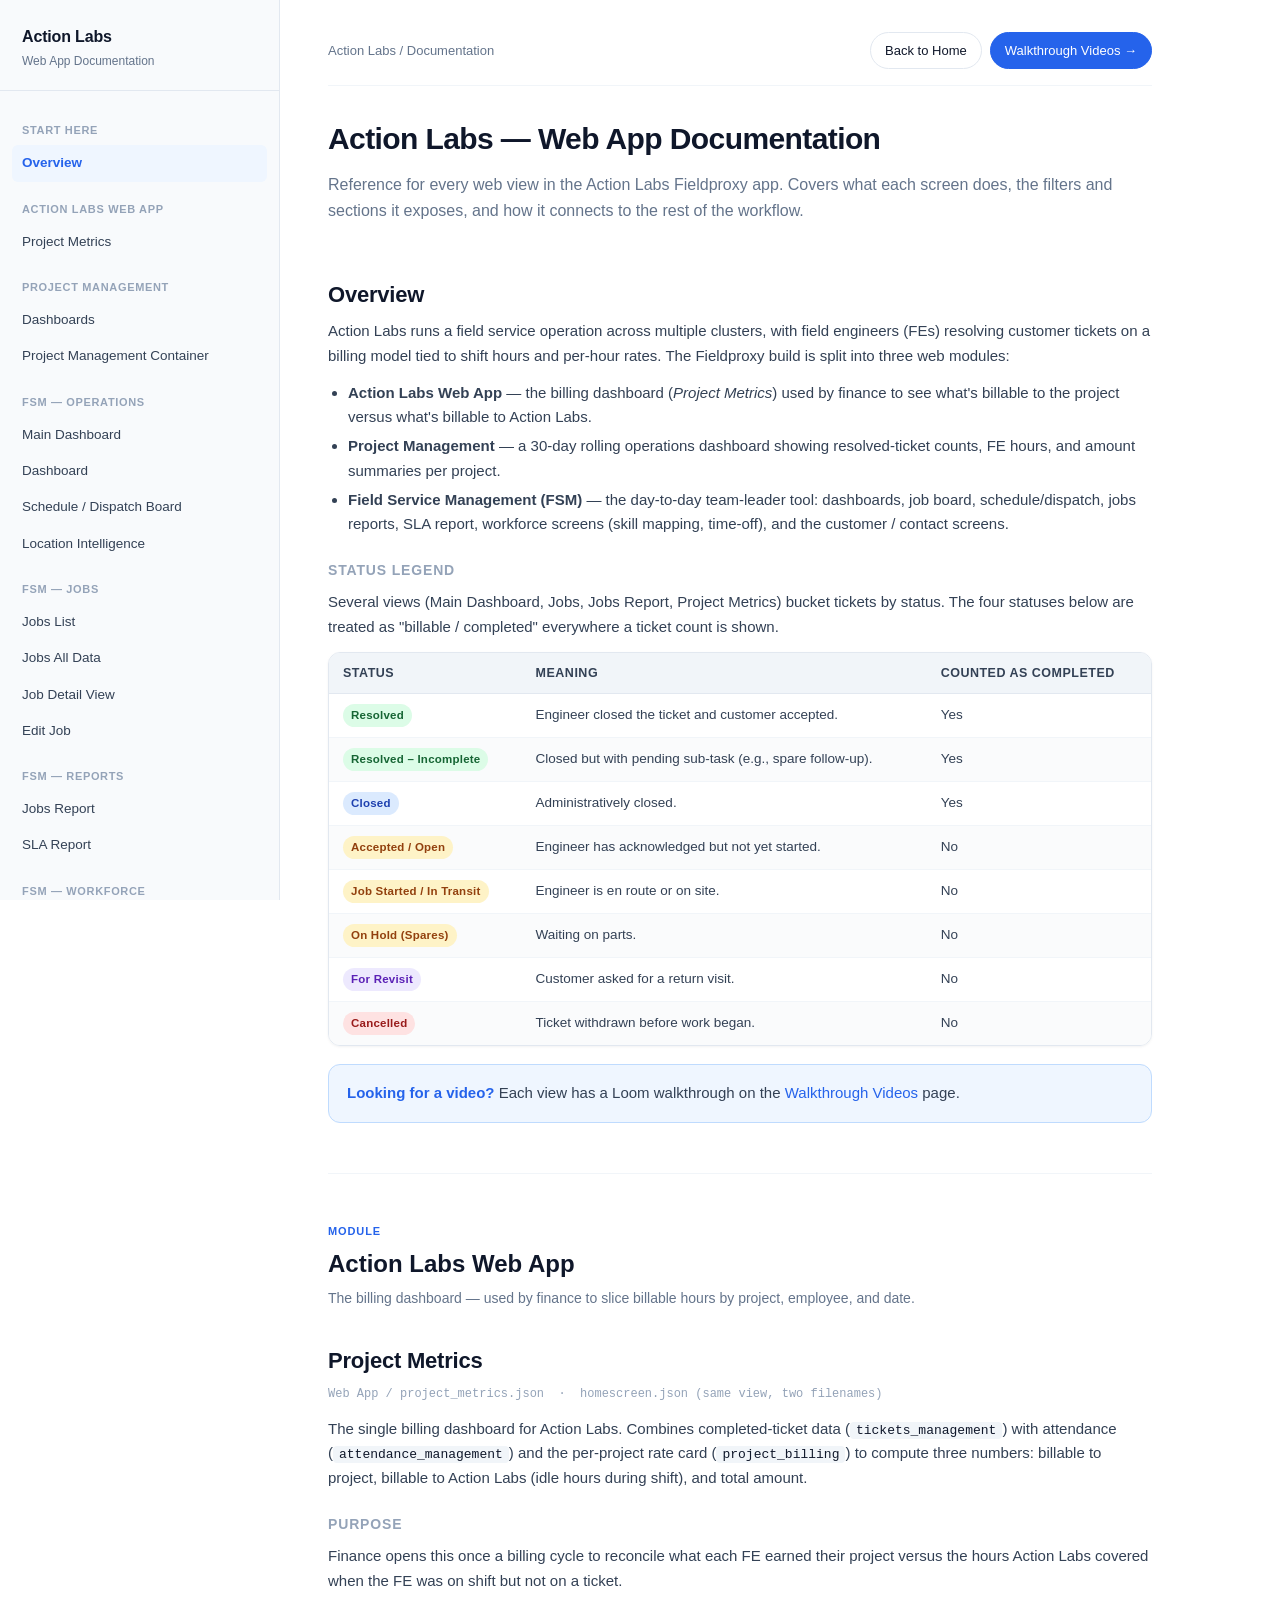
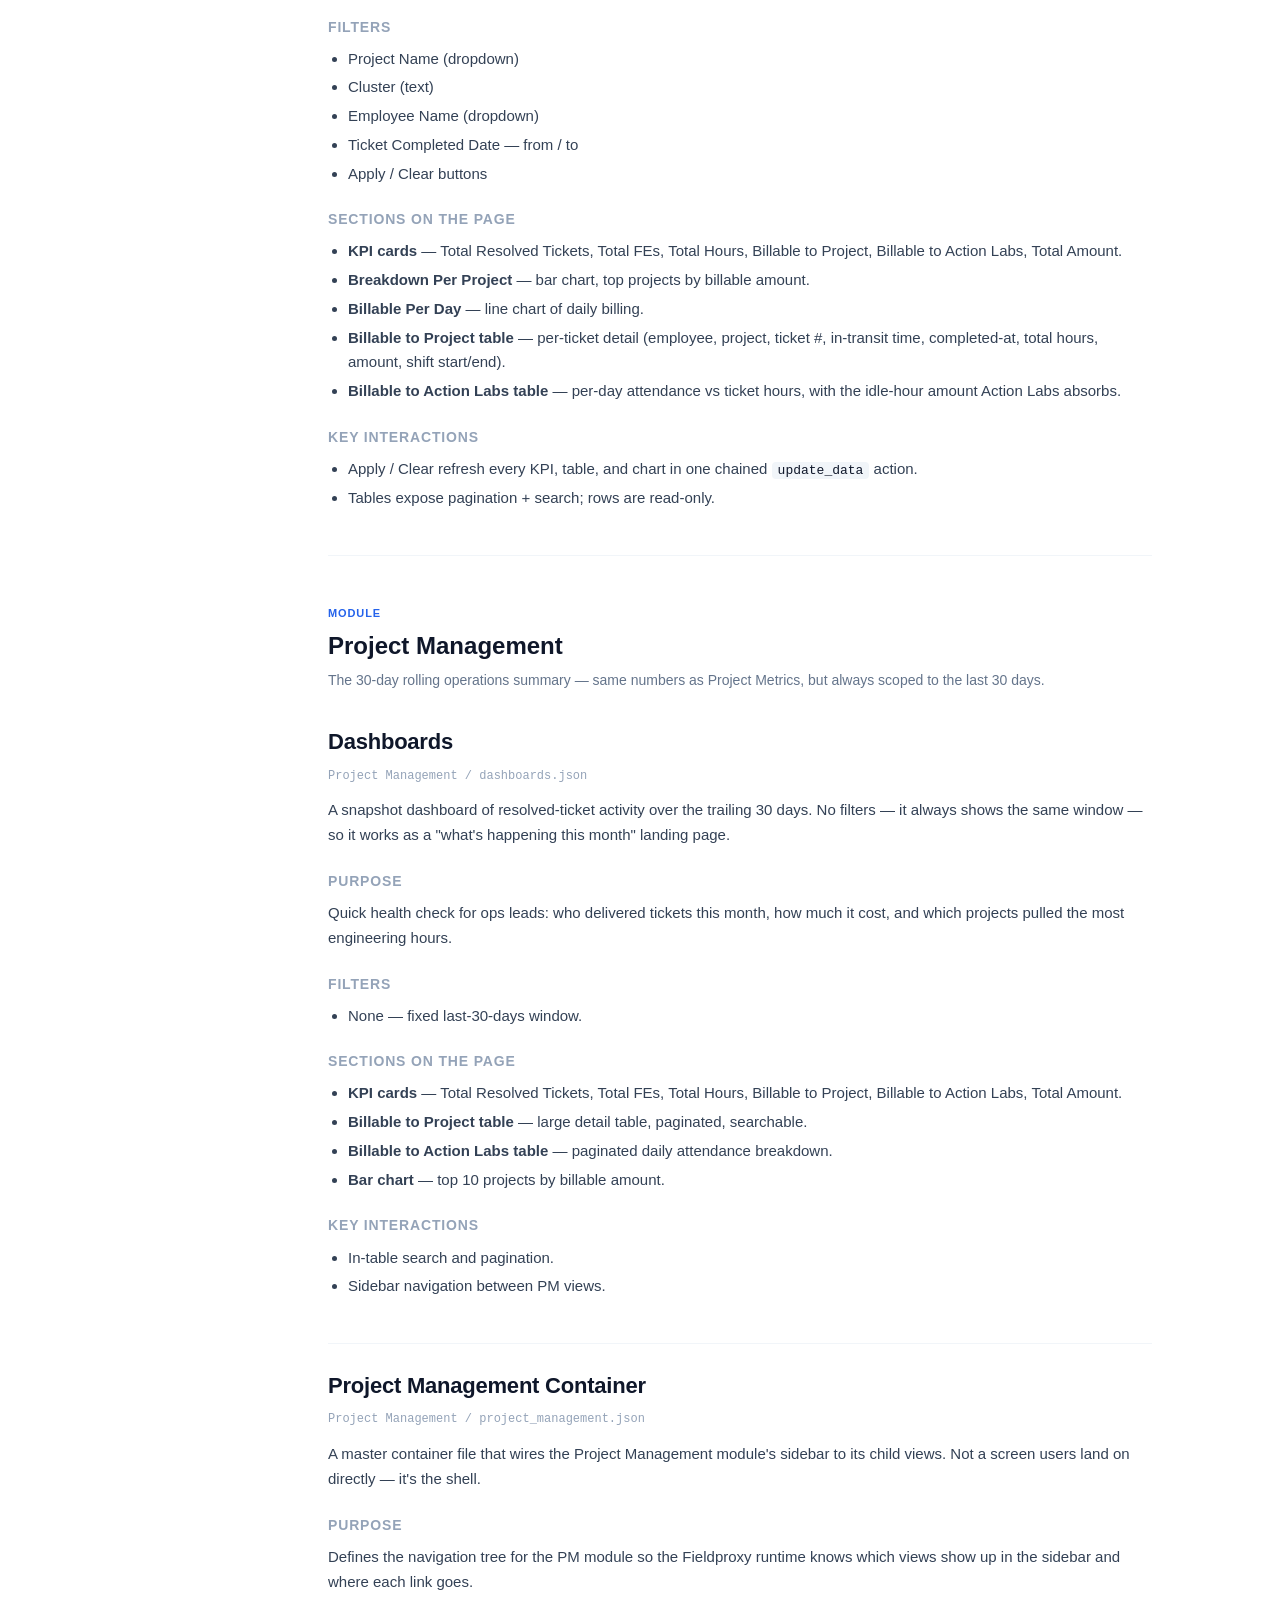
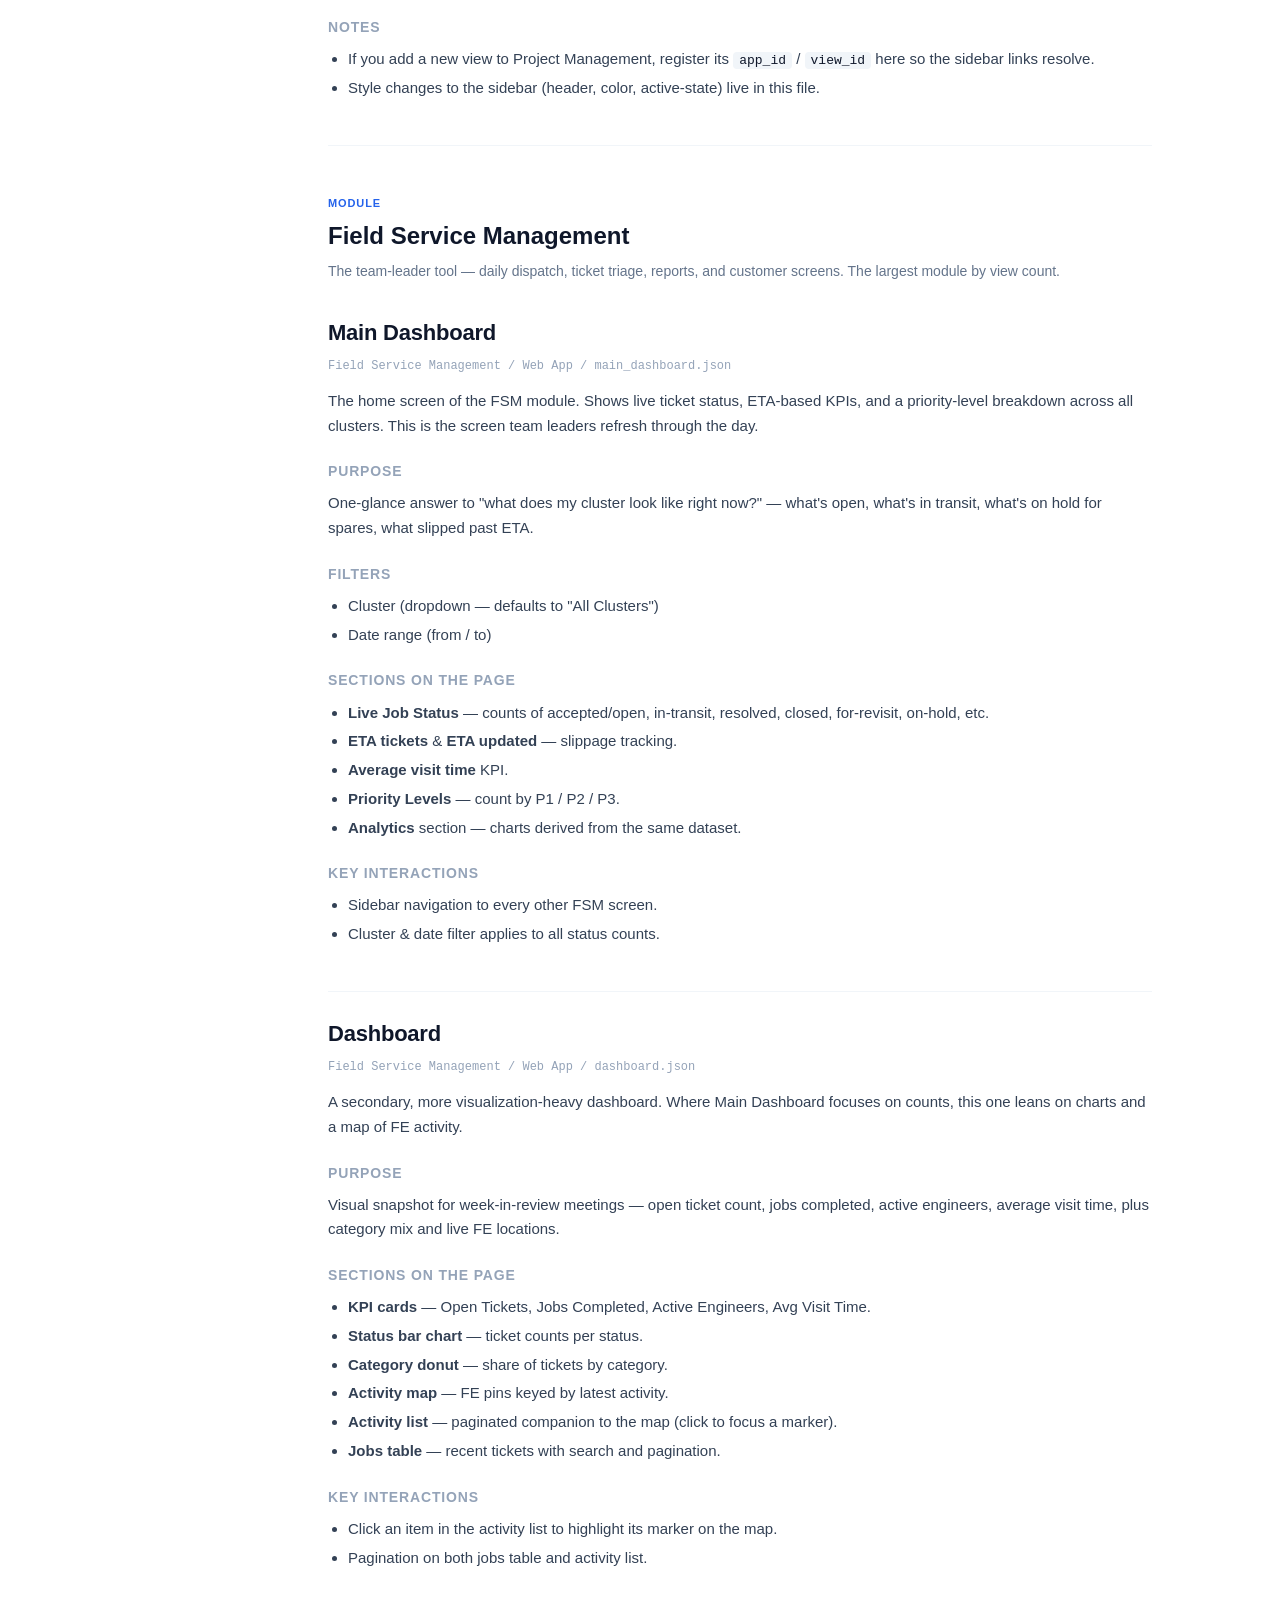
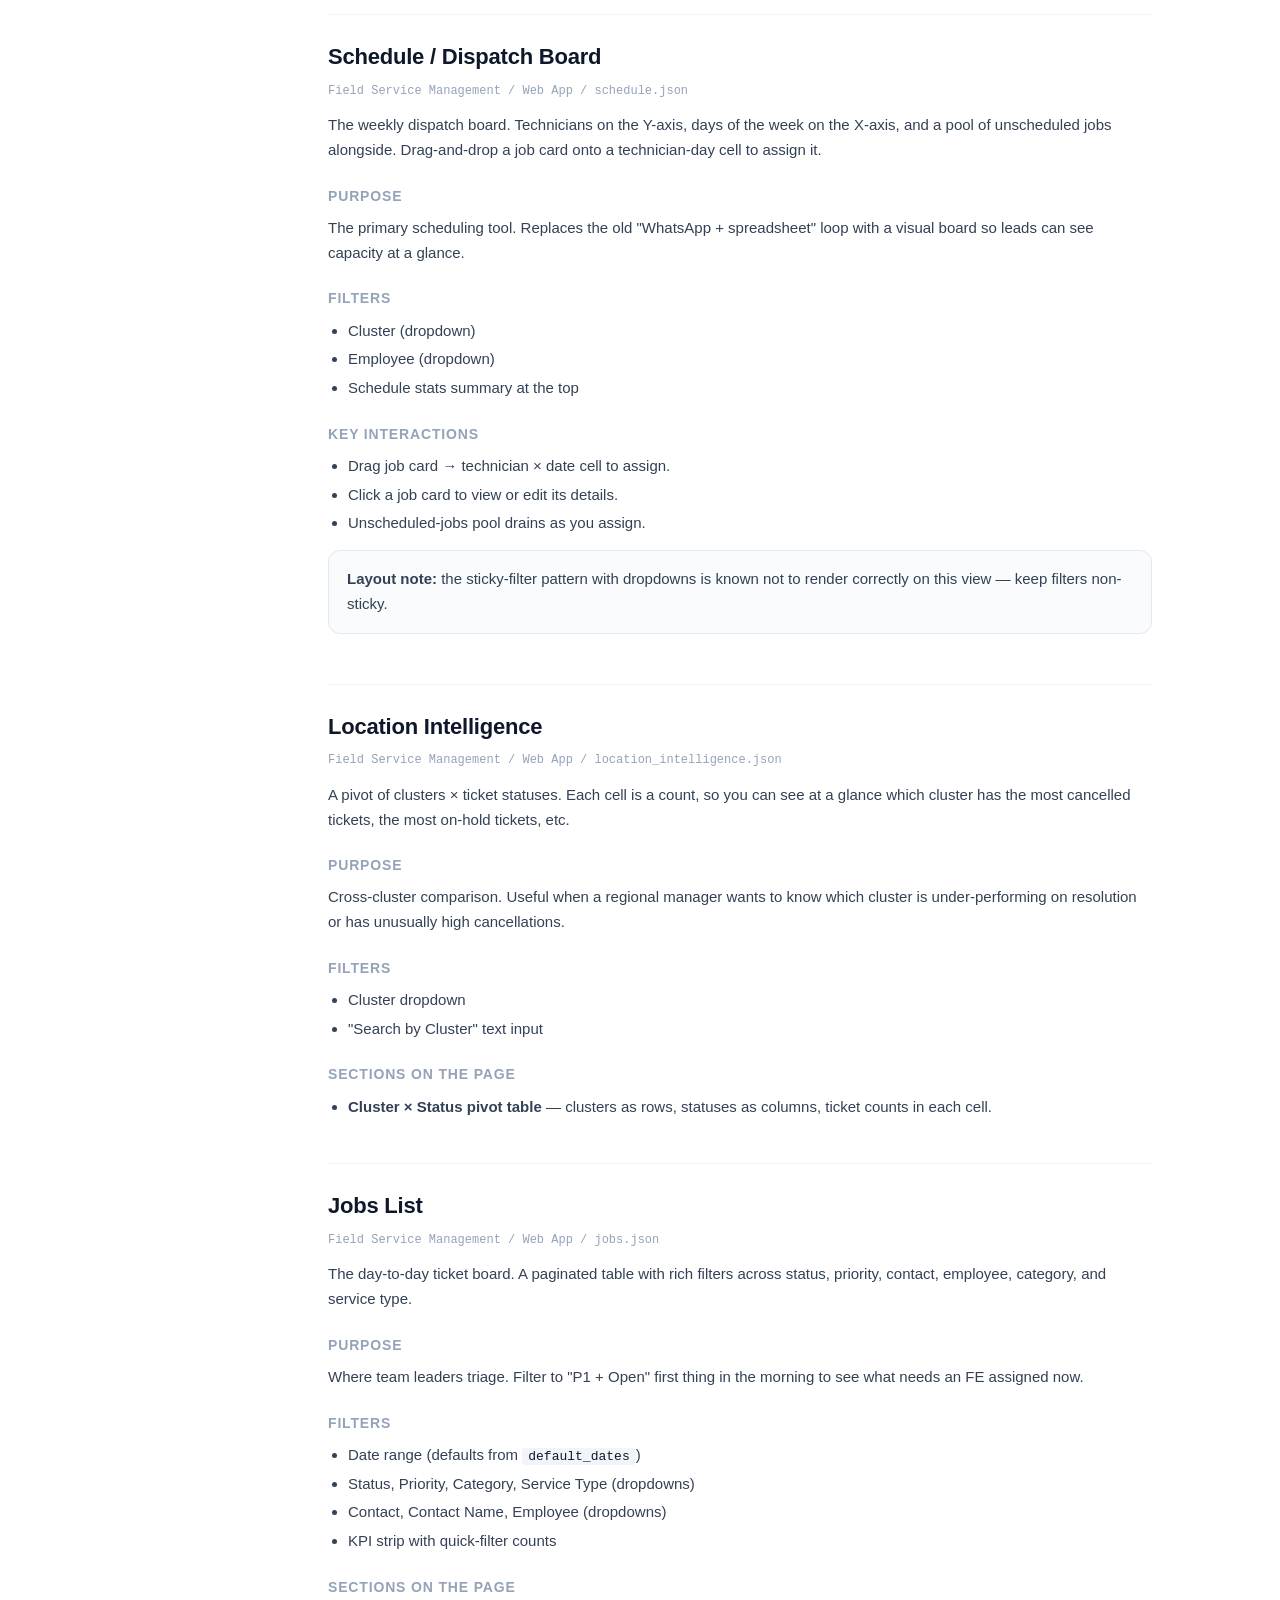
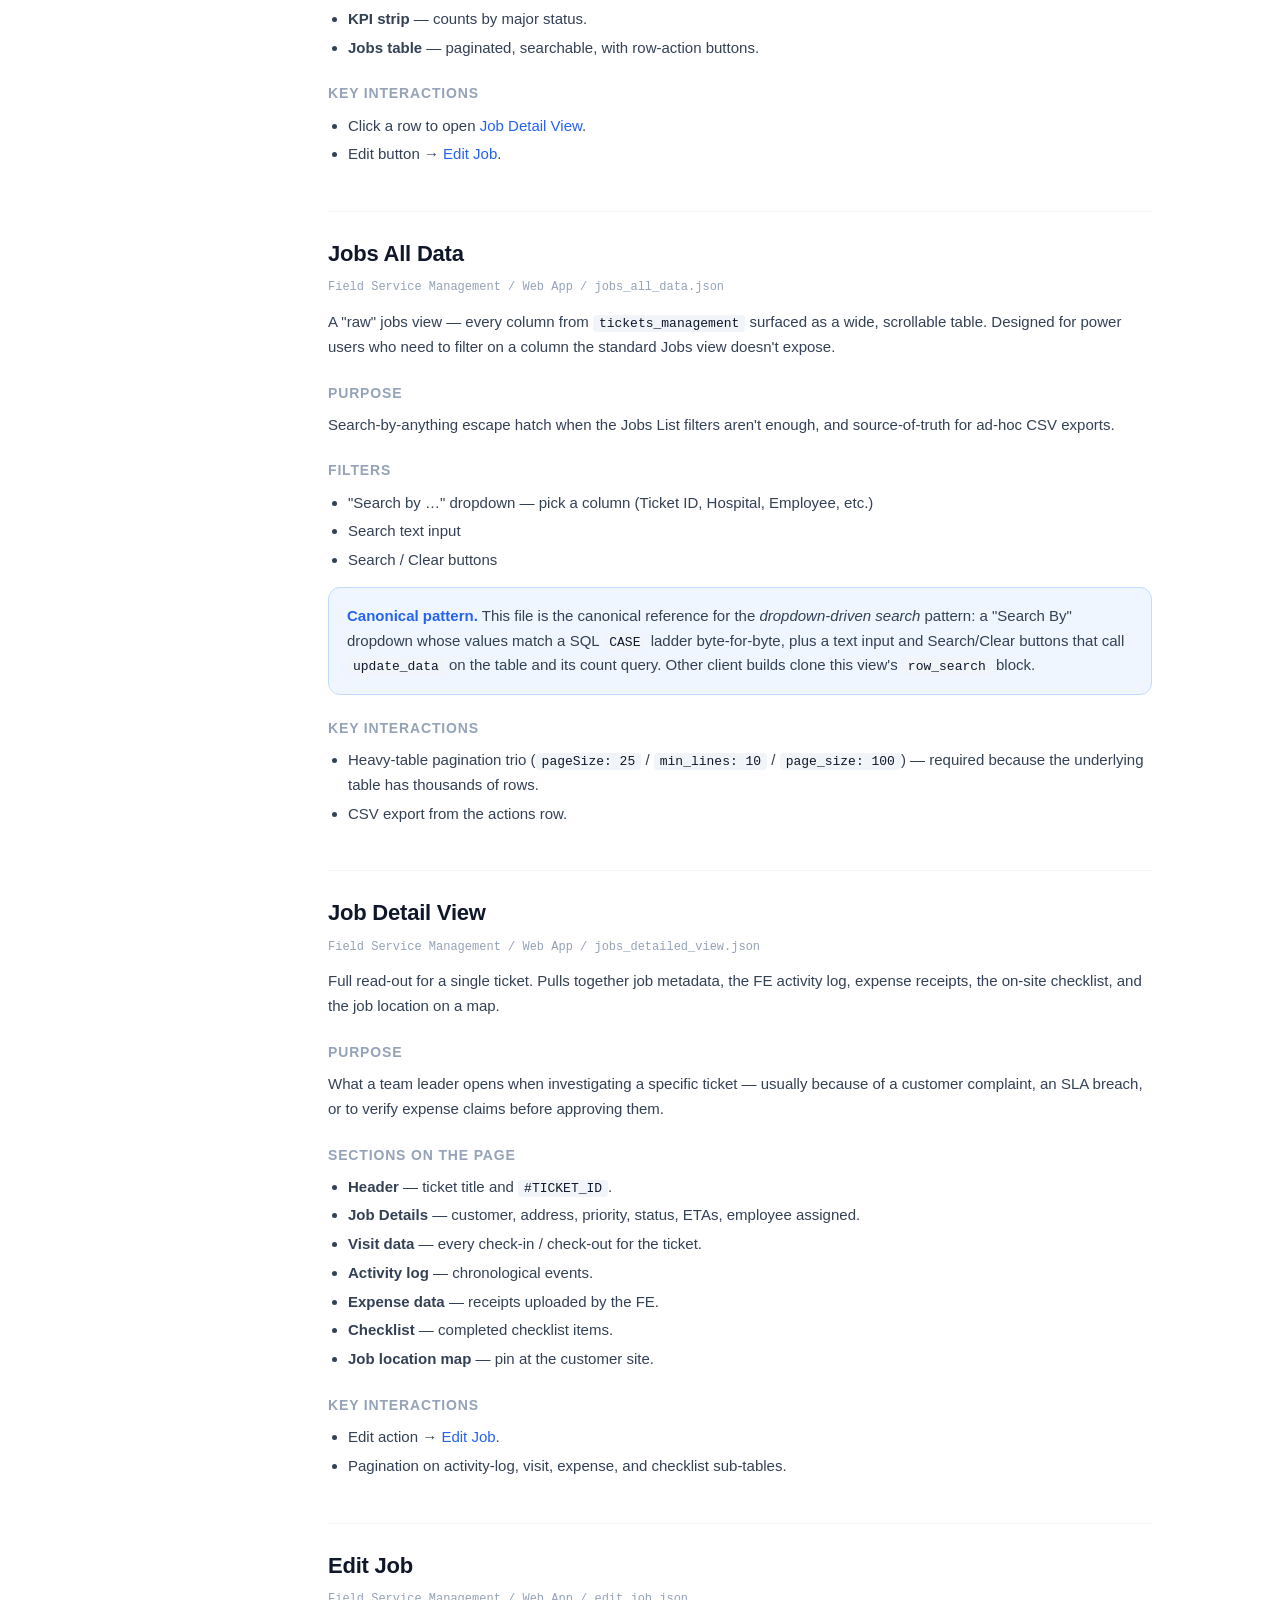
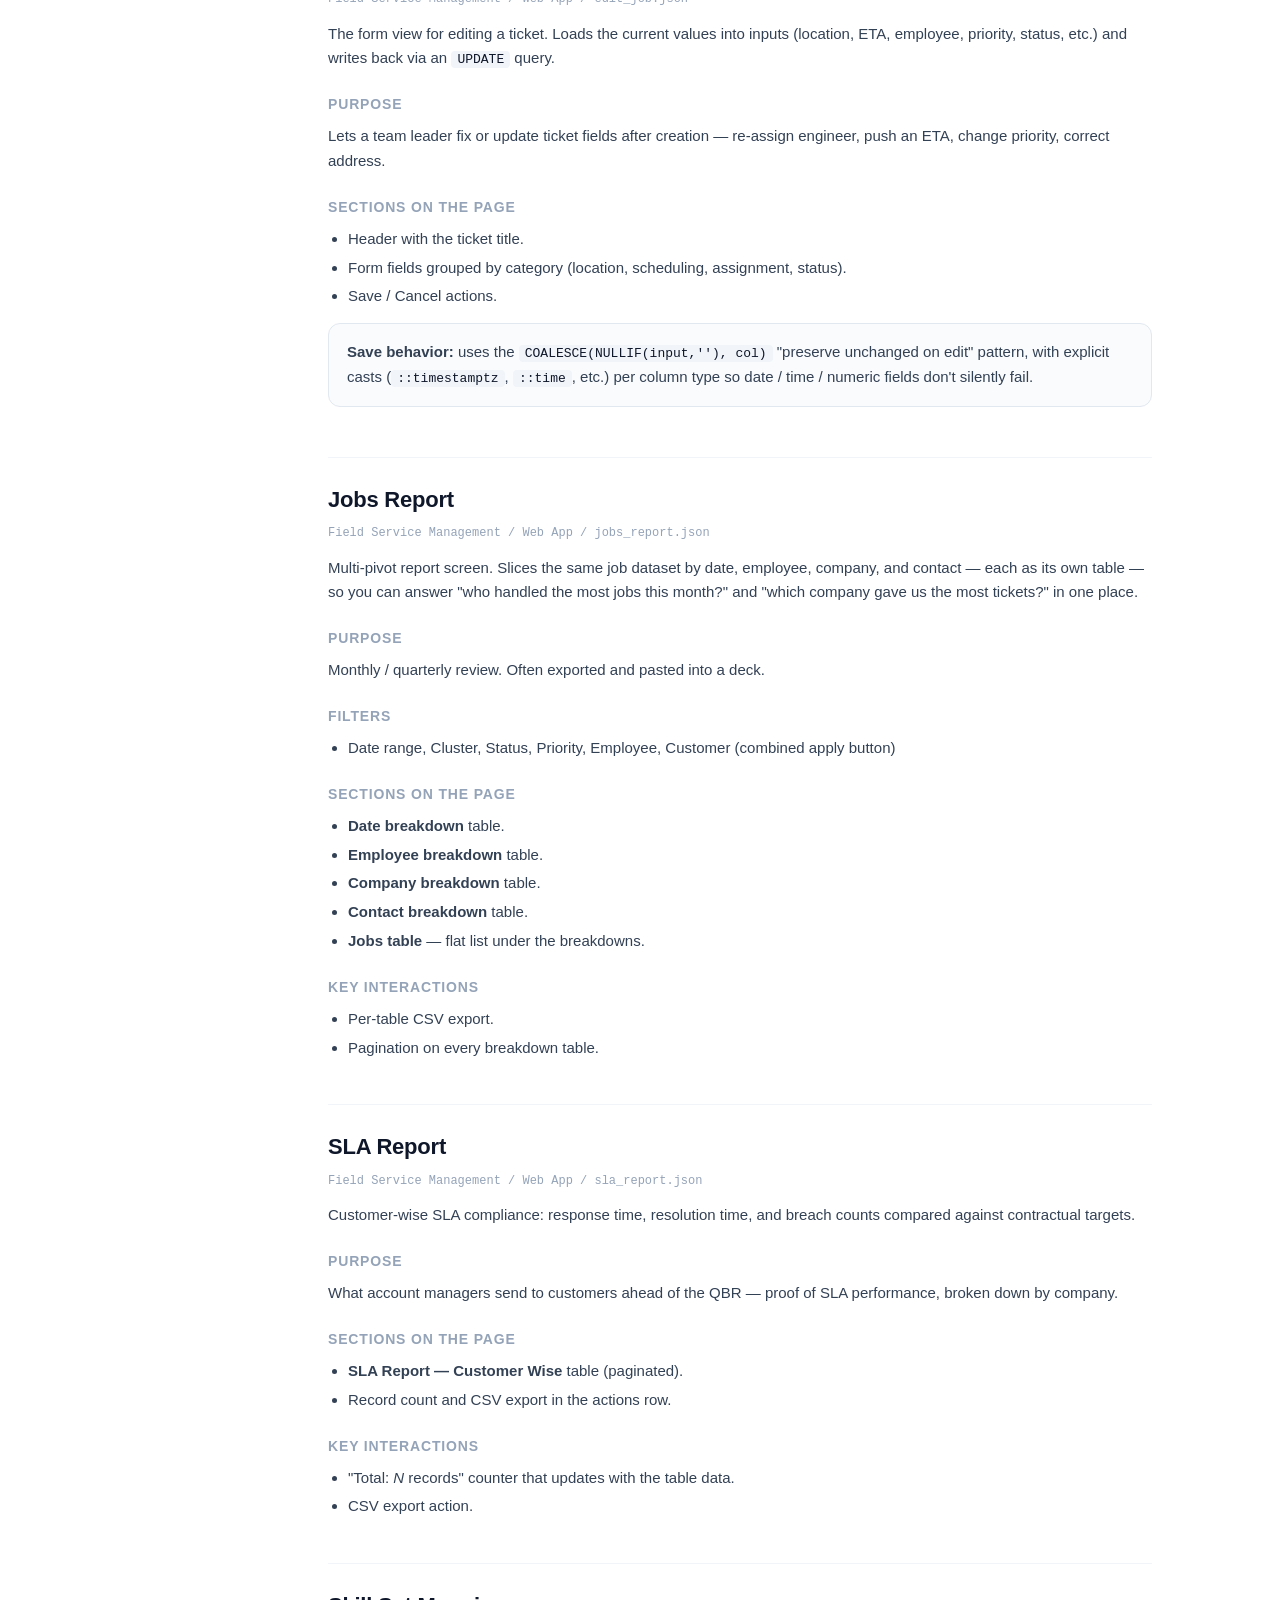
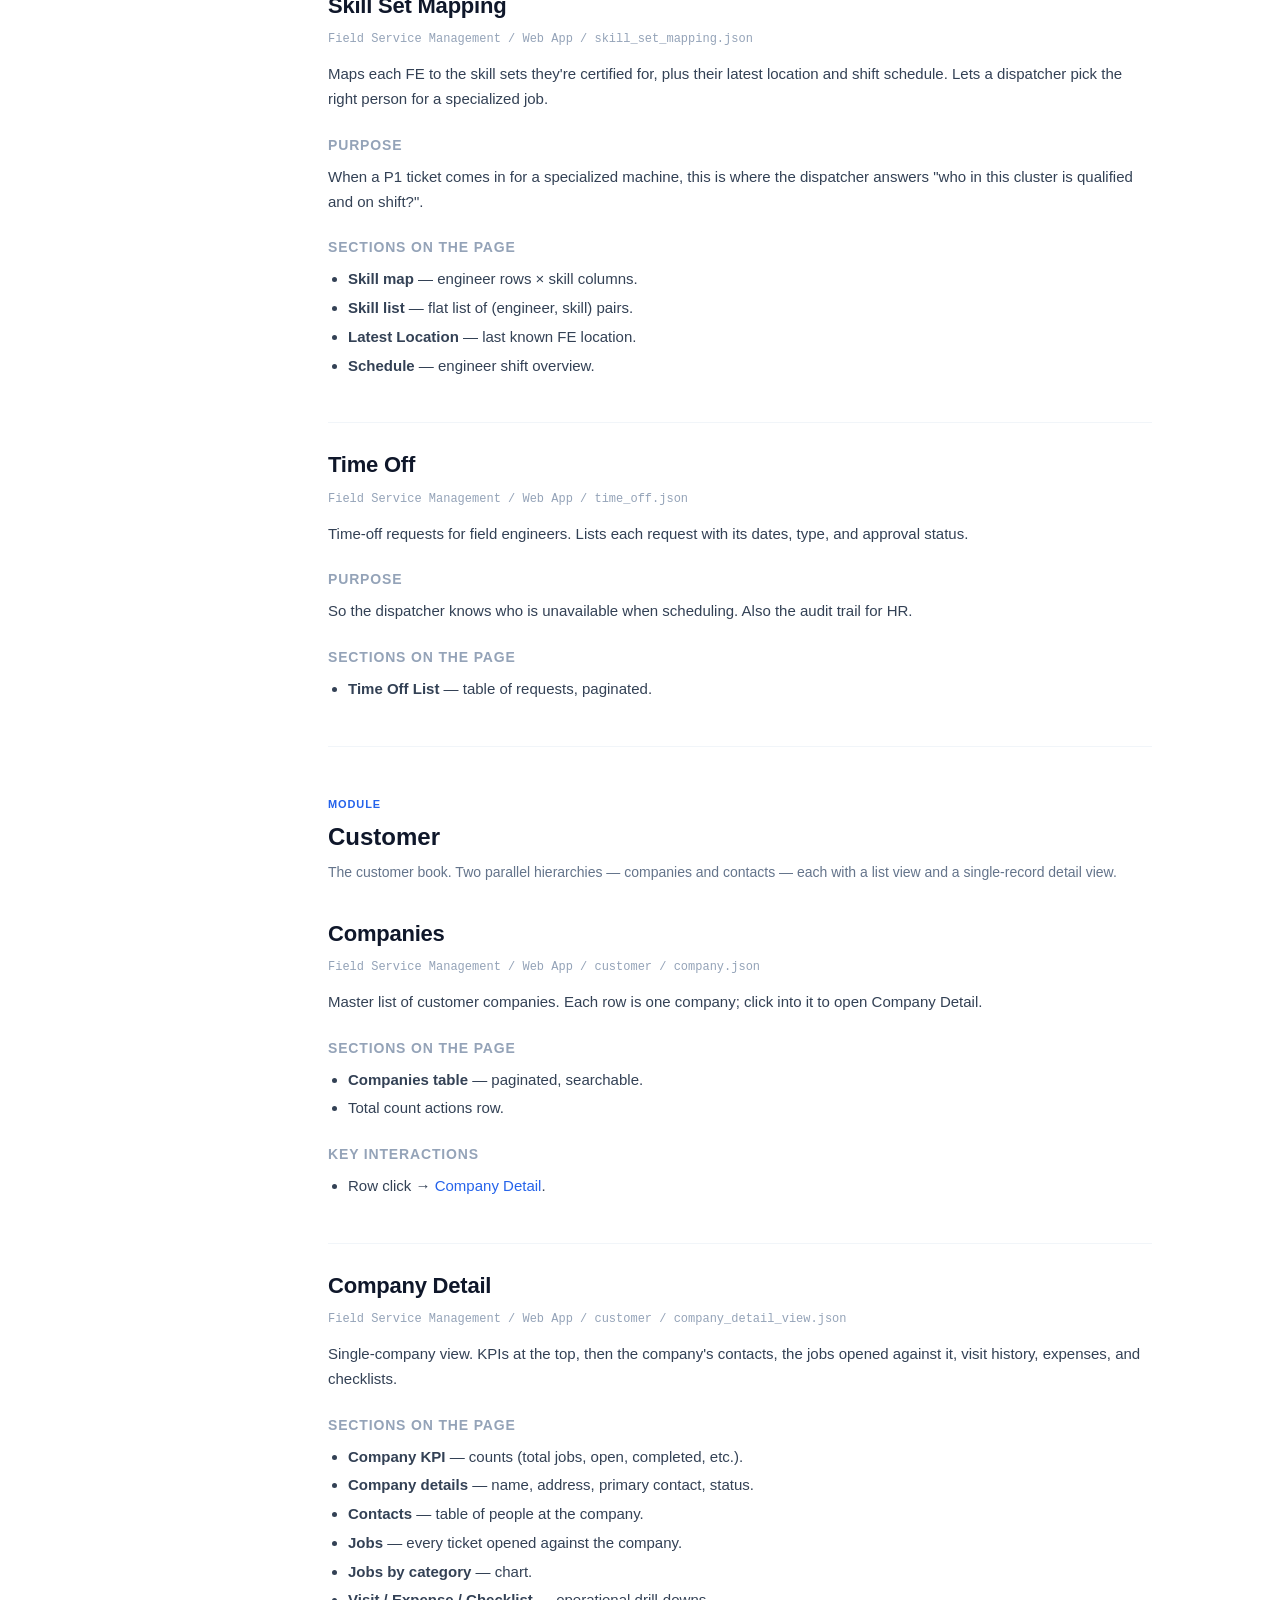
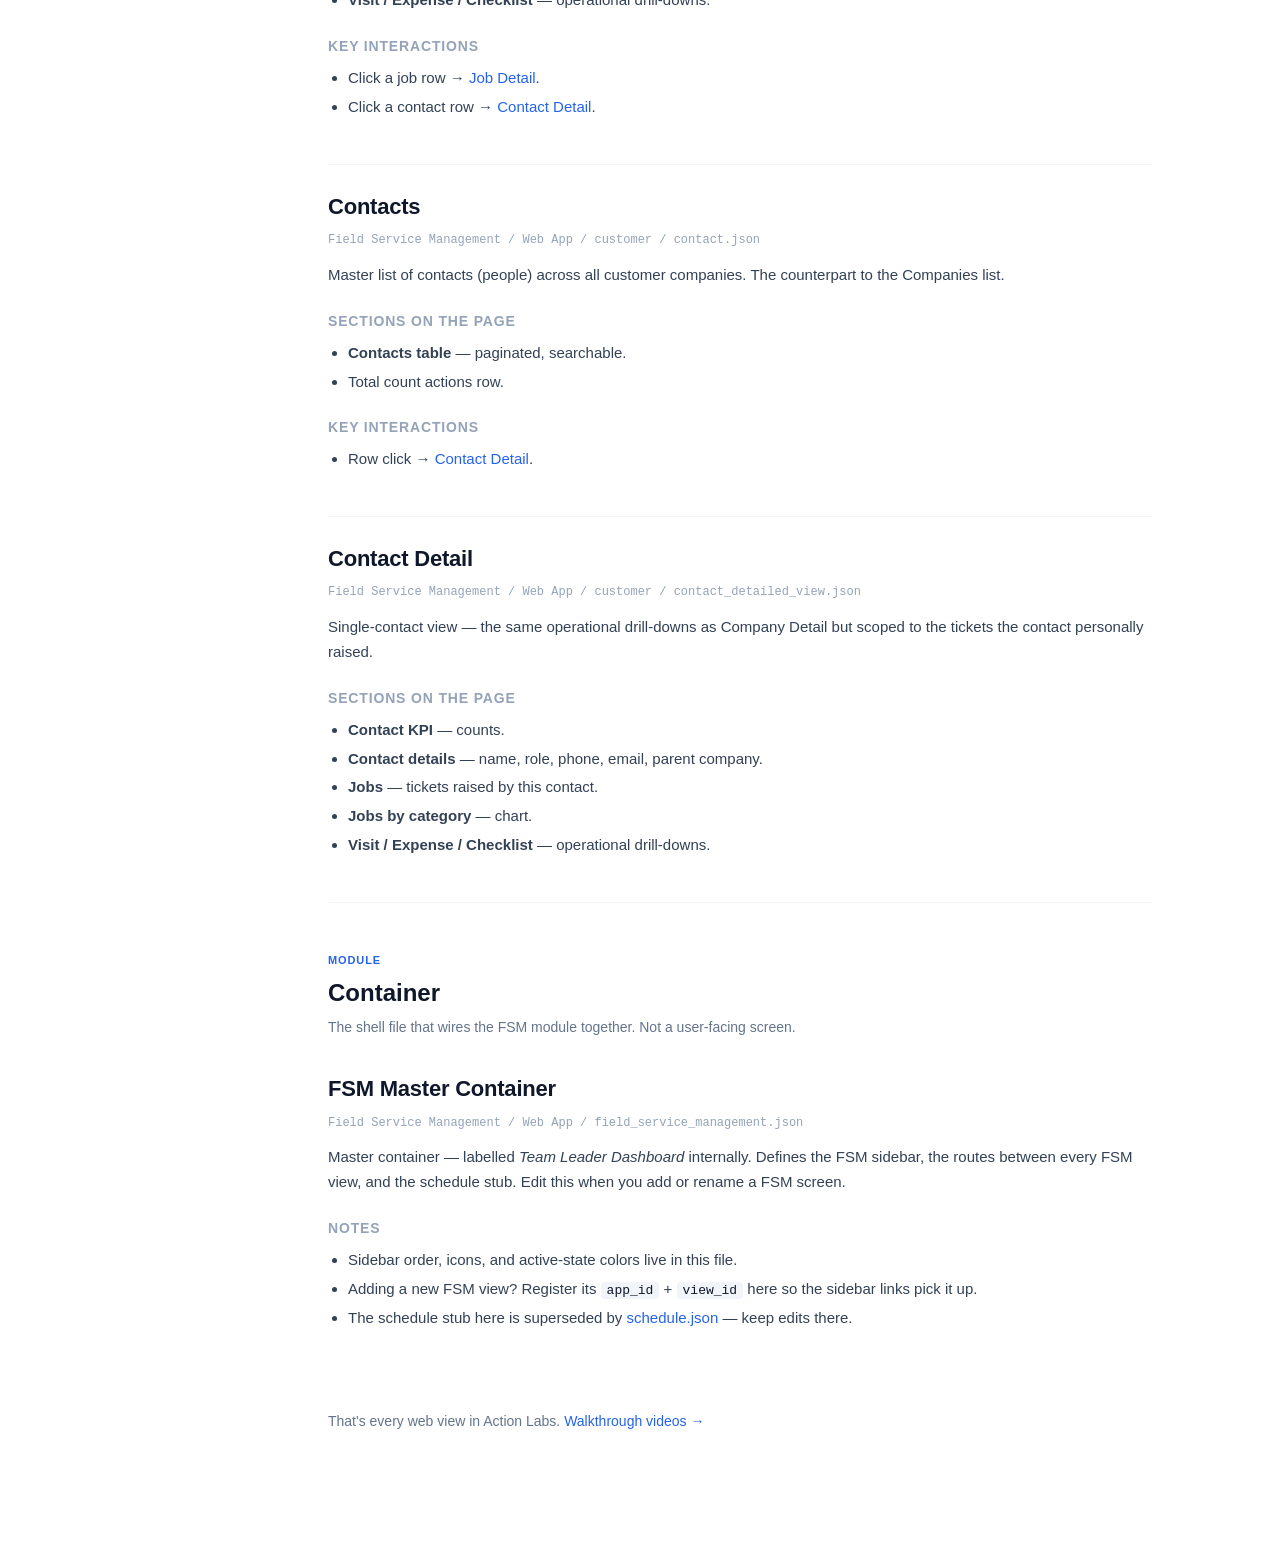
==== documentation/index.html @ 63180d46 "Initial Action Labs web documentation Single-page docs covering 20 web views across Project Metrics," ====
<!doctype html>
<html lang="en">
<head>
  <meta charset="utf-8" />
  <meta name="viewport" content="width=device-width, initial-scale=1" />
  <title>Action Labs — Web Documentation</title>
  <meta name="description" content="Documentation for all web views in the Action Labs Fieldproxy application." />
  <link rel="stylesheet" href="assets/style.css" />
</head>
<body>
  <div class="layout">
    <aside class="sidebar">
      <div class="brand">
        <p class="brand-title">Action Labs</p>
        <p class="brand-subtitle">Web App Documentation</p>
      </div>

      <nav>
        <div class="nav-group">
          <p class="nav-group-label">Start here</p>
          <ul class="nav-list">
            <li><a href="#overview">Overview</a></li>
          </ul>
        </div>

        <div class="nav-group">
          <p class="nav-group-label">Action Labs Web App</p>
          <ul class="nav-list">
            <li><a href="#project-metrics">Project Metrics</a></li>
          </ul>
        </div>

        <div class="nav-group">
          <p class="nav-group-label">Project Management</p>
          <ul class="nav-list">
            <li><a href="#pm-dashboards">Dashboards</a></li>
            <li><a href="#pm-container">Project Management Container</a></li>
          </ul>
        </div>

        <div class="nav-group">
          <p class="nav-group-label">FSM — Operations</p>
          <ul class="nav-list">
            <li><a href="#fsm-main-dashboard">Main Dashboard</a></li>
            <li><a href="#fsm-dashboard">Dashboard</a></li>
            <li><a href="#fsm-schedule">Schedule / Dispatch Board</a></li>
            <li><a href="#fsm-location-intelligence">Location Intelligence</a></li>
          </ul>
        </div>

        <div class="nav-group">
          <p class="nav-group-label">FSM — Jobs</p>
          <ul class="nav-list">
            <li><a href="#fsm-jobs">Jobs List</a></li>
            <li><a href="#fsm-jobs-all-data">Jobs All Data</a></li>
            <li><a href="#fsm-job-detail">Job Detail View</a></li>
            <li><a href="#fsm-edit-job">Edit Job</a></li>
          </ul>
        </div>

        <div class="nav-group">
          <p class="nav-group-label">FSM — Reports</p>
          <ul class="nav-list">
            <li><a href="#fsm-jobs-report">Jobs Report</a></li>
            <li><a href="#fsm-sla-report">SLA Report</a></li>
          </ul>
        </div>

        <div class="nav-group">
          <p class="nav-group-label">FSM — Workforce</p>
          <ul class="nav-list">
            <li><a href="#fsm-skill-set-mapping">Skill Set Mapping</a></li>
            <li><a href="#fsm-time-off">Time Off</a></li>
          </ul>
        </div>

        <div class="nav-group">
          <p class="nav-group-label">Customer</p>
          <ul class="nav-list">
            <li><a href="#cust-companies">Companies</a></li>
            <li><a href="#cust-company-detail">Company Detail</a></li>
            <li><a href="#cust-contacts">Contacts</a></li>
            <li><a href="#cust-contact-detail">Contact Detail</a></li>
          </ul>
        </div>

        <div class="nav-group">
          <p class="nav-group-label">Container</p>
          <ul class="nav-list">
            <li><a href="#fsm-container">FSM Master Container</a></li>
          </ul>
        </div>
      </nav>
    </aside>

    <main class="main">
      <div class="topbar">
        <div class="crumb">Action Labs / Documentation</div>
        <div class="topbar-actions">
          <a class="pill" href="../">Back to Home</a>
          <a class="pill primary" href="../walkthrough_videos/videos.html">Walkthrough Videos →</a>
        </div>
      </div>

      <h1 class="page-title">Action Labs — Web App Documentation</h1>
      <p class="page-lead">
        Reference for every web view in the Action Labs Fieldproxy app. Covers what each
        screen does, the filters and sections it exposes, and how it connects to the
        rest of the workflow.
      </p>

      <!-- ============================================================ -->
      <!-- OVERVIEW                                                     -->
      <!-- ============================================================ -->
      <section id="overview" class="view-section">
        <h2>Overview</h2>
        <p>
          Action Labs runs a field service operation across multiple clusters, with
          field engineers (FEs) resolving customer tickets on a billing model tied to
          shift hours and per-hour rates. The Fieldproxy build is split into three web
          modules:
        </p>
        <ul>
          <li>
            <strong>Action Labs Web App</strong> — the billing dashboard
            (<em>Project Metrics</em>) used by finance to see what's billable to the
            project versus what's billable to Action Labs.
          </li>
          <li>
            <strong>Project Management</strong> — a 30-day rolling operations
            dashboard showing resolved-ticket counts, FE hours, and amount summaries
            per project.
          </li>
          <li>
            <strong>Field Service Management (FSM)</strong> — the day-to-day team-leader
            tool: dashboards, job board, schedule/dispatch, jobs reports, SLA report,
            workforce screens (skill mapping, time-off), and the customer / contact
            screens.
          </li>
        </ul>

        <h3>Status legend</h3>
        <p>
          Several views (Main Dashboard, Jobs, Jobs Report, Project Metrics) bucket
          tickets by status. The four statuses below are treated as
          "billable / completed" everywhere a ticket count is shown.
        </p>
        <div class="table-wrap">
          <table>
            <thead>
              <tr><th>Status</th><th>Meaning</th><th>Counted as completed</th></tr>
            </thead>
            <tbody>
              <tr><td><span class="badge green">Resolved</span></td><td>Engineer closed the ticket and customer accepted.</td><td>Yes</td></tr>
              <tr><td><span class="badge green">Resolved – Incomplete</span></td><td>Closed but with pending sub-task (e.g., spare follow-up).</td><td>Yes</td></tr>
              <tr><td><span class="badge blue">Closed</span></td><td>Administratively closed.</td><td>Yes</td></tr>
              <tr><td><span class="badge amber">Accepted / Open</span></td><td>Engineer has acknowledged but not yet started.</td><td>No</td></tr>
              <tr><td><span class="badge amber">Job Started / In Transit</span></td><td>Engineer is en route or on site.</td><td>No</td></tr>
              <tr><td><span class="badge amber">On Hold (Spares)</span></td><td>Waiting on parts.</td><td>No</td></tr>
              <tr><td><span class="badge purple">For Revisit</span></td><td>Customer asked for a return visit.</td><td>No</td></tr>
              <tr><td><span class="badge red">Cancelled</span></td><td>Ticket withdrawn before work began.</td><td>No</td></tr>
            </tbody>
          </table>
        </div>

        <div class="callout info">
          <strong>Looking for a video?</strong>
          Each view has a Loom walkthrough on the
          <a href="../walkthrough_videos/videos.html">Walkthrough Videos</a> page.
        </div>
      </section>

      <!-- ============================================================ -->
      <!-- MODULE: ACTION LABS WEB APP                                  -->
      <!-- ============================================================ -->
      <div class="module-heading">
        <p class="label">Module</p>
        <h2>Action Labs Web App</h2>
        <p>The billing dashboard — used by finance to slice billable hours by project, employee, and date.</p>
      </div>

      <section id="project-metrics" class="view-section">
        <h2>Project Metrics</h2>
        <p class="section-meta">Web App / project_metrics.json &nbsp;·&nbsp; homescreen.json (same view, two filenames)</p>
        <p>
          The single billing dashboard for Action Labs. Combines completed-ticket data
          (<code>tickets_management</code>) with attendance
          (<code>attendance_management</code>) and the per-project rate card
          (<code>project_billing</code>) to compute three numbers:
          billable to project, billable to Action Labs (idle hours during shift),
          and total amount.
        </p>

        <h3>Purpose</h3>
        <p>
          Finance opens this once a billing cycle to reconcile what each FE earned
          their project versus the hours Action Labs covered when the FE was on shift
          but not on a ticket.
        </p>

        <h3>Filters</h3>
        <ul>
          <li>Project Name (dropdown)</li>
          <li>Cluster (text)</li>
          <li>Employee Name (dropdown)</li>
          <li>Ticket Completed Date — from / to</li>
          <li>Apply / Clear buttons</li>
        </ul>

        <h3>Sections on the page</h3>
        <ul>
          <li><strong>KPI cards</strong> — Total Resolved Tickets, Total FEs, Total Hours, Billable to Project, Billable to Action Labs, Total Amount.</li>
          <li><strong>Breakdown Per Project</strong> — bar chart, top projects by billable amount.</li>
          <li><strong>Billable Per Day</strong> — line chart of daily billing.</li>
          <li><strong>Billable to Project table</strong> — per-ticket detail (employee, project, ticket #, in-transit time, completed-at, total hours, amount, shift start/end).</li>
          <li><strong>Billable to Action Labs table</strong> — per-day attendance vs ticket hours, with the idle-hour amount Action Labs absorbs.</li>
        </ul>

        <h3>Key interactions</h3>
        <ul>
          <li>Apply / Clear refresh every KPI, table, and chart in one chained <code>update_data</code> action.</li>
          <li>Tables expose pagination + search; rows are read-only.</li>
        </ul>
      </section>

      <!-- ============================================================ -->
      <!-- MODULE: PROJECT MANAGEMENT                                   -->
      <!-- ============================================================ -->
      <div class="module-heading">
        <p class="label">Module</p>
        <h2>Project Management</h2>
        <p>The 30-day rolling operations summary — same numbers as Project Metrics, but always scoped to the last 30 days.</p>
      </div>

      <section id="pm-dashboards" class="view-section">
        <h2>Dashboards</h2>
        <p class="section-meta">Project Management / dashboards.json</p>
        <p>
          A snapshot dashboard of resolved-ticket activity over the trailing 30 days.
          No filters — it always shows the same window — so it works as a
          "what's happening this month" landing page.
        </p>

        <h3>Purpose</h3>
        <p>
          Quick health check for ops leads: who delivered tickets this month, how
          much it cost, and which projects pulled the most engineering hours.
        </p>

        <h3>Filters</h3>
        <ul><li>None — fixed last-30-days window.</li></ul>

        <h3>Sections on the page</h3>
        <ul>
          <li><strong>KPI cards</strong> — Total Resolved Tickets, Total FEs, Total Hours, Billable to Project, Billable to Action Labs, Total Amount.</li>
          <li><strong>Billable to Project table</strong> — large detail table, paginated, searchable.</li>
          <li><strong>Billable to Action Labs table</strong> — paginated daily attendance breakdown.</li>
          <li><strong>Bar chart</strong> — top 10 projects by billable amount.</li>
        </ul>

        <h3>Key interactions</h3>
        <ul>
          <li>In-table search and pagination.</li>
          <li>Sidebar navigation between PM views.</li>
        </ul>
      </section>

      <section id="pm-container" class="view-section">
        <h2>Project Management Container</h2>
        <p class="section-meta">Project Management / project_management.json</p>
        <p>
          A master container file that wires the Project Management module's sidebar
          to its child views. Not a screen users land on directly — it's the shell.
        </p>

        <h3>Purpose</h3>
        <p>
          Defines the navigation tree for the PM module so the Fieldproxy runtime knows
          which views show up in the sidebar and where each link goes.
        </p>

        <h3>Notes</h3>
        <ul>
          <li>If you add a new view to Project Management, register its
          <code>app_id</code> / <code>view_id</code> here so the sidebar links resolve.</li>
          <li>Style changes to the sidebar (header, color, active-state) live in this file.</li>
        </ul>
      </section>

      <!-- ============================================================ -->
      <!-- MODULE: FIELD SERVICE MANAGEMENT                             -->
      <!-- ============================================================ -->
      <div class="module-heading">
        <p class="label">Module</p>
        <h2>Field Service Management</h2>
        <p>The team-leader tool — daily dispatch, ticket triage, reports, and customer screens. The largest module by view count.</p>
      </div>

      <section id="fsm-main-dashboard" class="view-section">
        <h2>Main Dashboard</h2>
        <p class="section-meta">Field Service Management / Web App / main_dashboard.json</p>
        <p>
          The home screen of the FSM module. Shows live ticket status, ETA-based KPIs,
          and a priority-level breakdown across all clusters. This is the screen
          team leaders refresh through the day.
        </p>

        <h3>Purpose</h3>
        <p>
          One-glance answer to "what does my cluster look like right now?" — what's
          open, what's in transit, what's on hold for spares, what slipped past ETA.
        </p>

        <h3>Filters</h3>
        <ul>
          <li>Cluster (dropdown — defaults to "All Clusters")</li>
          <li>Date range (from / to)</li>
        </ul>

        <h3>Sections on the page</h3>
        <ul>
          <li><strong>Live Job Status</strong> — counts of accepted/open, in-transit, resolved, closed, for-revisit, on-hold, etc.</li>
          <li><strong>ETA tickets</strong> &amp; <strong>ETA updated</strong> — slippage tracking.</li>
          <li><strong>Average visit time</strong> KPI.</li>
          <li><strong>Priority Levels</strong> — count by P1 / P2 / P3.</li>
          <li><strong>Analytics</strong> section — charts derived from the same dataset.</li>
        </ul>

        <h3>Key interactions</h3>
        <ul>
          <li>Sidebar navigation to every other FSM screen.</li>
          <li>Cluster &amp; date filter applies to all status counts.</li>
        </ul>
      </section>

      <section id="fsm-dashboard" class="view-section">
        <h2>Dashboard</h2>
        <p class="section-meta">Field Service Management / Web App / dashboard.json</p>
        <p>
          A secondary, more visualization-heavy dashboard. Where Main Dashboard
          focuses on counts, this one leans on charts and a map of FE activity.
        </p>

        <h3>Purpose</h3>
        <p>
          Visual snapshot for week-in-review meetings — open ticket count, jobs
          completed, active engineers, average visit time, plus category mix and
          live FE locations.
        </p>

        <h3>Sections on the page</h3>
        <ul>
          <li><strong>KPI cards</strong> — Open Tickets, Jobs Completed, Active Engineers, Avg Visit Time.</li>
          <li><strong>Status bar chart</strong> — ticket counts per status.</li>
          <li><strong>Category donut</strong> — share of tickets by category.</li>
          <li><strong>Activity map</strong> — FE pins keyed by latest activity.</li>
          <li><strong>Activity list</strong> — paginated companion to the map (click to focus a marker).</li>
          <li><strong>Jobs table</strong> — recent tickets with search and pagination.</li>
        </ul>

        <h3>Key interactions</h3>
        <ul>
          <li>Click an item in the activity list to highlight its marker on the map.</li>
          <li>Pagination on both jobs table and activity list.</li>
        </ul>
      </section>

      <section id="fsm-schedule" class="view-section">
        <h2>Schedule / Dispatch Board</h2>
        <p class="section-meta">Field Service Management / Web App / schedule.json</p>
        <p>
          The weekly dispatch board. Technicians on the Y-axis, days of the week on
          the X-axis, and a pool of unscheduled jobs alongside. Drag-and-drop a job
          card onto a technician-day cell to assign it.
        </p>

        <h3>Purpose</h3>
        <p>
          The primary scheduling tool. Replaces the old "WhatsApp + spreadsheet"
          loop with a visual board so leads can see capacity at a glance.
        </p>

        <h3>Filters</h3>
        <ul>
          <li>Cluster (dropdown)</li>
          <li>Employee (dropdown)</li>
          <li>Schedule stats summary at the top</li>
        </ul>

        <h3>Key interactions</h3>
        <ul>
          <li>Drag job card → technician × date cell to assign.</li>
          <li>Click a job card to view or edit its details.</li>
          <li>Unscheduled-jobs pool drains as you assign.</li>
        </ul>

        <div class="callout">
          <strong>Layout note:</strong> the sticky-filter pattern with dropdowns is
          known not to render correctly on this view — keep filters non-sticky.
        </div>
      </section>

      <section id="fsm-location-intelligence" class="view-section">
        <h2>Location Intelligence</h2>
        <p class="section-meta">Field Service Management / Web App / location_intelligence.json</p>
        <p>
          A pivot of clusters × ticket statuses. Each cell is a count, so you can
          see at a glance which cluster has the most cancelled tickets, the most
          on-hold tickets, etc.
        </p>

        <h3>Purpose</h3>
        <p>
          Cross-cluster comparison. Useful when a regional manager wants to know
          which cluster is under-performing on resolution or has unusually high
          cancellations.
        </p>

        <h3>Filters</h3>
        <ul>
          <li>Cluster dropdown</li>
          <li>"Search by Cluster" text input</li>
        </ul>

        <h3>Sections on the page</h3>
        <ul>
          <li><strong>Cluster × Status pivot table</strong> — clusters as rows, statuses as columns, ticket counts in each cell.</li>
        </ul>
      </section>

      <section id="fsm-jobs" class="view-section">
        <h2>Jobs List</h2>
        <p class="section-meta">Field Service Management / Web App / jobs.json</p>
        <p>
          The day-to-day ticket board. A paginated table with rich filters across
          status, priority, contact, employee, category, and service type.
        </p>

        <h3>Purpose</h3>
        <p>
          Where team leaders triage. Filter to "P1 + Open" first thing in the morning
          to see what needs an FE assigned now.
        </p>

        <h3>Filters</h3>
        <ul>
          <li>Date range (defaults from <code>default_dates</code>)</li>
          <li>Status, Priority, Category, Service Type (dropdowns)</li>
          <li>Contact, Contact Name, Employee (dropdowns)</li>
          <li>KPI strip with quick-filter counts</li>
        </ul>

        <h3>Sections on the page</h3>
        <ul>
          <li><strong>KPI strip</strong> — counts by major status.</li>
          <li><strong>Jobs table</strong> — paginated, searchable, with row-action buttons.</li>
        </ul>

        <h3>Key interactions</h3>
        <ul>
          <li>Click a row to open <a href="#fsm-job-detail">Job Detail View</a>.</li>
          <li>Edit button → <a href="#fsm-edit-job">Edit Job</a>.</li>
        </ul>
      </section>

      <section id="fsm-jobs-all-data" class="view-section">
        <h2>Jobs All Data</h2>
        <p class="section-meta">Field Service Management / Web App / jobs_all_data.json</p>
        <p>
          A "raw" jobs view — every column from <code>tickets_management</code>
          surfaced as a wide, scrollable table. Designed for power users who need
          to filter on a column the standard Jobs view doesn't expose.
        </p>

        <h3>Purpose</h3>
        <p>
          Search-by-anything escape hatch when the Jobs List filters aren't enough,
          and source-of-truth for ad-hoc CSV exports.
        </p>

        <h3>Filters</h3>
        <ul>
          <li>"Search by …" dropdown — pick a column (Ticket ID, Hospital, Employee, etc.)</li>
          <li>Search text input</li>
          <li>Search / Clear buttons</li>
        </ul>

        <div class="callout info">
          <strong>Canonical pattern.</strong> This file is the canonical reference for
          the <em>dropdown-driven search</em> pattern: a "Search By" dropdown whose
          values match a SQL <code>CASE</code> ladder byte-for-byte, plus a text input
          and Search/Clear buttons that call <code>update_data</code> on the table and
          its count query. Other client builds clone this view's
          <code>row_search</code> block.
        </div>

        <h3>Key interactions</h3>
        <ul>
          <li>Heavy-table pagination trio (<code>pageSize: 25</code> / <code>min_lines: 10</code> / <code>page_size: 100</code>) — required because the underlying table has thousands of rows.</li>
          <li>CSV export from the actions row.</li>
        </ul>
      </section>

      <section id="fsm-job-detail" class="view-section">
        <h2>Job Detail View</h2>
        <p class="section-meta">Field Service Management / Web App / jobs_detailed_view.json</p>
        <p>
          Full read-out for a single ticket. Pulls together job metadata, the FE
          activity log, expense receipts, the on-site checklist, and the job
          location on a map.
        </p>

        <h3>Purpose</h3>
        <p>
          What a team leader opens when investigating a specific ticket — usually
          because of a customer complaint, an SLA breach, or to verify expense
          claims before approving them.
        </p>

        <h3>Sections on the page</h3>
        <ul>
          <li><strong>Header</strong> — ticket title and <code>#TICKET_ID</code>.</li>
          <li><strong>Job Details</strong> — customer, address, priority, status, ETAs, employee assigned.</li>
          <li><strong>Visit data</strong> — every check-in / check-out for the ticket.</li>
          <li><strong>Activity log</strong> — chronological events.</li>
          <li><strong>Expense data</strong> — receipts uploaded by the FE.</li>
          <li><strong>Checklist</strong> — completed checklist items.</li>
          <li><strong>Job location map</strong> — pin at the customer site.</li>
        </ul>

        <h3>Key interactions</h3>
        <ul>
          <li>Edit action → <a href="#fsm-edit-job">Edit Job</a>.</li>
          <li>Pagination on activity-log, visit, expense, and checklist sub-tables.</li>
        </ul>
      </section>

      <section id="fsm-edit-job" class="view-section">
        <h2>Edit Job</h2>
        <p class="section-meta">Field Service Management / Web App / edit_job.json</p>
        <p>
          The form view for editing a ticket. Loads the current values into inputs
          (location, ETA, employee, priority, status, etc.) and writes back via an
          <code>UPDATE</code> query.
        </p>

        <h3>Purpose</h3>
        <p>
          Lets a team leader fix or update ticket fields after creation —
          re-assign engineer, push an ETA, change priority, correct address.
        </p>

        <h3>Sections on the page</h3>
        <ul>
          <li>Header with the ticket title.</li>
          <li>Form fields grouped by category (location, scheduling, assignment, status).</li>
          <li>Save / Cancel actions.</li>
        </ul>

        <div class="callout">
          <strong>Save behavior:</strong> uses the
          <code>COALESCE(NULLIF(input,''), col)</code> "preserve unchanged on edit"
          pattern, with explicit casts (<code>::timestamptz</code>,
          <code>::time</code>, etc.) per column type so date / time / numeric fields
          don't silently fail.
        </div>
      </section>

      <section id="fsm-jobs-report" class="view-section">
        <h2>Jobs Report</h2>
        <p class="section-meta">Field Service Management / Web App / jobs_report.json</p>
        <p>
          Multi-pivot report screen. Slices the same job dataset by date, employee,
          company, and contact — each as its own table — so you can answer
          "who handled the most jobs this month?" and "which company gave us the
          most tickets?" in one place.
        </p>

        <h3>Purpose</h3>
        <p>
          Monthly / quarterly review. Often exported and pasted into a deck.
        </p>

        <h3>Filters</h3>
        <ul><li>Date range, Cluster, Status, Priority, Employee, Customer (combined apply button)</li></ul>

        <h3>Sections on the page</h3>
        <ul>
          <li><strong>Date breakdown</strong> table.</li>
          <li><strong>Employee breakdown</strong> table.</li>
          <li><strong>Company breakdown</strong> table.</li>
          <li><strong>Contact breakdown</strong> table.</li>
          <li><strong>Jobs table</strong> — flat list under the breakdowns.</li>
        </ul>

        <h3>Key interactions</h3>
        <ul>
          <li>Per-table CSV export.</li>
          <li>Pagination on every breakdown table.</li>
        </ul>
      </section>

      <section id="fsm-sla-report" class="view-section">
        <h2>SLA Report</h2>
        <p class="section-meta">Field Service Management / Web App / sla_report.json</p>
        <p>
          Customer-wise SLA compliance: response time, resolution time, and breach
          counts compared against contractual targets.
        </p>

        <h3>Purpose</h3>
        <p>
          What account managers send to customers ahead of the QBR — proof of SLA
          performance, broken down by company.
        </p>

        <h3>Sections on the page</h3>
        <ul>
          <li><strong>SLA Report — Customer Wise</strong> table (paginated).</li>
          <li>Record count and CSV export in the actions row.</li>
        </ul>

        <h3>Key interactions</h3>
        <ul>
          <li>"Total: <em>N</em> records" counter that updates with the table data.</li>
          <li>CSV export action.</li>
        </ul>
      </section>

      <section id="fsm-skill-set-mapping" class="view-section">
        <h2>Skill Set Mapping</h2>
        <p class="section-meta">Field Service Management / Web App / skill_set_mapping.json</p>
        <p>
          Maps each FE to the skill sets they're certified for, plus their latest
          location and shift schedule. Lets a dispatcher pick the right person for
          a specialized job.
        </p>

        <h3>Purpose</h3>
        <p>
          When a P1 ticket comes in for a specialized machine, this is where the
          dispatcher answers "who in this cluster is qualified and on shift?".
        </p>

        <h3>Sections on the page</h3>
        <ul>
          <li><strong>Skill map</strong> — engineer rows × skill columns.</li>
          <li><strong>Skill list</strong> — flat list of (engineer, skill) pairs.</li>
          <li><strong>Latest Location</strong> — last known FE location.</li>
          <li><strong>Schedule</strong> — engineer shift overview.</li>
        </ul>
      </section>

      <section id="fsm-time-off" class="view-section">
        <h2>Time Off</h2>
        <p class="section-meta">Field Service Management / Web App / time_off.json</p>
        <p>
          Time-off requests for field engineers. Lists each request with its dates,
          type, and approval status.
        </p>

        <h3>Purpose</h3>
        <p>
          So the dispatcher knows who is unavailable when scheduling. Also the audit
          trail for HR.
        </p>

        <h3>Sections on the page</h3>
        <ul>
          <li><strong>Time Off List</strong> — table of requests, paginated.</li>
        </ul>
      </section>

      <!-- ============================================================ -->
      <!-- MODULE: CUSTOMER                                             -->
      <!-- ============================================================ -->
      <div class="module-heading">
        <p class="label">Module</p>
        <h2>Customer</h2>
        <p>The customer book. Two parallel hierarchies — companies and contacts — each with a list view and a single-record detail view.</p>
      </div>

      <section id="cust-companies" class="view-section">
        <h2>Companies</h2>
        <p class="section-meta">Field Service Management / Web App / customer / company.json</p>
        <p>
          Master list of customer companies. Each row is one company; click into it
          to open Company Detail.
        </p>

        <h3>Sections on the page</h3>
        <ul>
          <li><strong>Companies table</strong> — paginated, searchable.</li>
          <li>Total count actions row.</li>
        </ul>

        <h3>Key interactions</h3>
        <ul><li>Row click → <a href="#cust-company-detail">Company Detail</a>.</li></ul>
      </section>

      <section id="cust-company-detail" class="view-section">
        <h2>Company Detail</h2>
        <p class="section-meta">Field Service Management / Web App / customer / company_detail_view.json</p>
        <p>
          Single-company view. KPIs at the top, then the company's contacts, the jobs
          opened against it, visit history, expenses, and checklists.
        </p>

        <h3>Sections on the page</h3>
        <ul>
          <li><strong>Company KPI</strong> — counts (total jobs, open, completed, etc.).</li>
          <li><strong>Company details</strong> — name, address, primary contact, status.</li>
          <li><strong>Contacts</strong> — table of people at the company.</li>
          <li><strong>Jobs</strong> — every ticket opened against the company.</li>
          <li><strong>Jobs by category</strong> — chart.</li>
          <li><strong>Visit / Expense / Checklist</strong> — operational drill-downs.</li>
        </ul>

        <h3>Key interactions</h3>
        <ul>
          <li>Click a job row → <a href="#fsm-job-detail">Job Detail</a>.</li>
          <li>Click a contact row → <a href="#cust-contact-detail">Contact Detail</a>.</li>
        </ul>
      </section>

      <section id="cust-contacts" class="view-section">
        <h2>Contacts</h2>
        <p class="section-meta">Field Service Management / Web App / customer / contact.json</p>
        <p>
          Master list of contacts (people) across all customer companies. The
          counterpart to the Companies list.
        </p>

        <h3>Sections on the page</h3>
        <ul>
          <li><strong>Contacts table</strong> — paginated, searchable.</li>
          <li>Total count actions row.</li>
        </ul>

        <h3>Key interactions</h3>
        <ul><li>Row click → <a href="#cust-contact-detail">Contact Detail</a>.</li></ul>
      </section>

      <section id="cust-contact-detail" class="view-section">
        <h2>Contact Detail</h2>
        <p class="section-meta">Field Service Management / Web App / customer / contact_detailed_view.json</p>
        <p>
          Single-contact view — the same operational drill-downs as Company Detail
          but scoped to the tickets the contact personally raised.
        </p>

        <h3>Sections on the page</h3>
        <ul>
          <li><strong>Contact KPI</strong> — counts.</li>
          <li><strong>Contact details</strong> — name, role, phone, email, parent company.</li>
          <li><strong>Jobs</strong> — tickets raised by this contact.</li>
          <li><strong>Jobs by category</strong> — chart.</li>
          <li><strong>Visit / Expense / Checklist</strong> — operational drill-downs.</li>
        </ul>
      </section>

      <!-- ============================================================ -->
      <!-- MODULE: CONTAINER                                            -->
      <!-- ============================================================ -->
      <div class="module-heading">
        <p class="label">Module</p>
        <h2>Container</h2>
        <p>The shell file that wires the FSM module together. Not a user-facing screen.</p>
      </div>

      <section id="fsm-container" class="view-section">
        <h2>FSM Master Container</h2>
        <p class="section-meta">Field Service Management / Web App / field_service_management.json</p>
        <p>
          Master container — labelled <em>Team Leader Dashboard</em> internally. Defines
          the FSM sidebar, the routes between every FSM view, and the schedule
          stub. Edit this when you add or rename a FSM screen.
        </p>

        <h3>Notes</h3>
        <ul>
          <li>Sidebar order, icons, and active-state colors live in this file.</li>
          <li>Adding a new FSM view? Register its <code>app_id</code> + <code>view_id</code> here so the sidebar links pick it up.</li>
          <li>The schedule stub here is superseded by <a href="#fsm-schedule">schedule.json</a> — keep edits there.</li>
        </ul>
      </section>

      <p class="page-lead" style="margin-top: 36px; font-size: 14px;">
        That's every web view in Action Labs.
        <a href="../walkthrough_videos/videos.html">Walkthrough videos →</a>
      </p>
    </main>
  </div>

  <script src="assets/script.js"></script>
</body>
</html>
---- documentation/assets/style.css ----
:root {
  --bg: #ffffff;
  --sidebar-bg: #f8fafc;
  --border: #e2e8f0;
  --border-soft: #f1f5f9;
  --text: #334155;
  --text-strong: #0f172a;
  --text-muted: #64748b;
  --text-faint: #94a3b8;
  --accent: #2563eb;
  --accent-soft: #eff6ff;
  --code-bg: #f1f5f9;
  --shadow: 0 1px 3px rgba(15, 23, 42, 0.04), 0 1px 2px rgba(15, 23, 42, 0.02);
}

* { box-sizing: border-box; }

html, body {
  margin: 0;
  padding: 0;
  background: var(--bg);
  color: var(--text);
  font-family: -apple-system, BlinkMacSystemFont, "Segoe UI", Roboto, "Helvetica Neue", Arial, sans-serif;
  font-size: 15px;
  line-height: 1.65;
  -webkit-font-smoothing: antialiased;
  -moz-osx-font-smoothing: grayscale;
}

a { color: var(--accent); text-decoration: none; }
a:hover { text-decoration: underline; }

code {
  background: var(--code-bg);
  padding: 1px 6px;
  border-radius: 4px;
  font-family: ui-monospace, SFMono-Regular, "SF Mono", Menlo, Consolas, monospace;
  font-size: 13px;
  color: #0f172a;
}

/* ---------- layout ---------- */

.layout {
  display: flex;
  min-height: 100vh;
}

.sidebar {
  width: 280px;
  flex-shrink: 0;
  background: var(--sidebar-bg);
  border-right: 1px solid var(--border);
  position: sticky;
  top: 0;
  align-self: flex-start;
  height: 100vh;
  overflow-y: auto;
  padding: 24px 0;
}

.brand {
  padding: 0 22px 18px;
  border-bottom: 1px solid var(--border);
  margin-bottom: 16px;
}

.brand-title {
  font-size: 16px;
  font-weight: 700;
  color: var(--text-strong);
  letter-spacing: -0.01em;
  margin: 0 0 2px;
}

.brand-subtitle {
  font-size: 12px;
  color: var(--text-muted);
  margin: 0;
}

.nav-group {
  padding: 14px 12px 4px;
}

.nav-group-label {
  font-size: 11px;
  font-weight: 600;
  text-transform: uppercase;
  letter-spacing: 0.06em;
  color: var(--text-faint);
  padding: 0 10px 6px;
  margin: 0;
}

.nav-list {
  list-style: none;
  padding: 0;
  margin: 0;
}

.nav-list a {
  display: block;
  padding: 7px 10px;
  font-size: 13.5px;
  color: var(--text);
  border-radius: 6px;
  text-decoration: none;
  transition: background 120ms ease, color 120ms ease;
}

.nav-list a:hover {
  background: #eef2f7;
  color: var(--text-strong);
}

.nav-list a.active {
  background: var(--accent-soft);
  color: var(--accent);
  font-weight: 600;
}

/* ---------- main content ---------- */

.main {
  flex: 1;
  min-width: 0;
  max-width: 920px;
  padding: 32px 48px 80px;
}

.topbar {
  display: flex;
  align-items: center;
  justify-content: space-between;
  gap: 12px;
  margin-bottom: 28px;
  padding-bottom: 16px;
  border-bottom: 1px solid var(--border-soft);
}

.crumb {
  font-size: 13px;
  color: var(--text-muted);
}

.topbar-actions { display: flex; gap: 8px; }

.pill {
  display: inline-flex;
  align-items: center;
  gap: 6px;
  padding: 7px 14px;
  font-size: 13px;
  font-weight: 500;
  border-radius: 999px;
  border: 1px solid var(--border);
  background: #fff;
  color: var(--text-strong);
  text-decoration: none;
  transition: background 120ms ease, border-color 120ms ease;
}

.pill:hover { background: var(--accent-soft); border-color: var(--accent); color: var(--accent); text-decoration: none; }

.pill.primary {
  background: var(--accent);
  color: #fff;
  border-color: var(--accent);
}

.pill.primary:hover { background: #1d4ed8; border-color: #1d4ed8; color: #fff; }

/* ---------- typography ---------- */

h1.page-title {
  font-size: 30px;
  font-weight: 700;
  color: var(--text-strong);
  letter-spacing: -0.02em;
  margin: 0 0 8px;
}

.page-lead {
  font-size: 16px;
  color: var(--text-muted);
  margin: 0 0 28px;
}

section.view-section {
  padding: 24px 0 32px;
  border-bottom: 1px solid var(--border-soft);
}

section.view-section:last-of-type { border-bottom: none; }

section.view-section h2 {
  font-size: 22px;
  font-weight: 700;
  color: var(--text-strong);
  letter-spacing: -0.01em;
  margin: 0 0 6px;
  scroll-margin-top: 24px;
}

.section-meta {
  font-size: 12px;
  color: var(--text-faint);
  margin: 0 0 14px;
  font-family: ui-monospace, SFMono-Regular, Menlo, monospace;
}

section.view-section h3 {
  font-size: 14px;
  font-weight: 600;
  text-transform: uppercase;
  letter-spacing: 0.06em;
  color: var(--text-faint);
  margin: 22px 0 8px;
}

section.view-section p {
  margin: 0 0 12px;
}

section.view-section ul {
  margin: 0 0 12px;
  padding-left: 20px;
}

section.view-section li { margin-bottom: 4px; }

/* ---------- module heading ---------- */

.module-heading {
  margin: 36px 0 6px;
  padding-top: 12px;
}

.module-heading .label {
  font-size: 11px;
  font-weight: 700;
  text-transform: uppercase;
  letter-spacing: 0.08em;
  color: var(--accent);
  margin: 0 0 4px;
}

.module-heading h2 {
  font-size: 24px;
  font-weight: 700;
  color: var(--text-strong);
  margin: 0 0 4px;
  border: 0;
}

.module-heading p {
  font-size: 14px;
  color: var(--text-muted);
  margin: 0 0 8px;
}

/* ---------- callouts ---------- */

.callout {
  border: 1px solid var(--border);
  background: #fafbfc;
  border-radius: 12px;
  padding: 16px 18px;
  margin: 14px 0 18px;
}

.callout.info {
  background: var(--accent-soft);
  border-color: #bfdbfe;
}

.callout.info strong { color: var(--accent); }

/* ---------- tables ---------- */

.table-wrap {
  border: 1px solid var(--border);
  border-radius: 12px;
  overflow: hidden;
  margin: 12px 0 18px;
  box-shadow: var(--shadow);
}

table {
  width: 100%;
  border-collapse: collapse;
  font-size: 13.5px;
}

thead th {
  background: #f1f5f9;
  color: #334155;
  text-align: left;
  font-weight: 600;
  padding: 10px 14px;
  border-bottom: 1px solid var(--border);
  font-size: 12.5px;
  text-transform: uppercase;
  letter-spacing: 0.04em;
}

tbody td {
  padding: 10px 14px;
  border-bottom: 1px solid var(--border-soft);
  vertical-align: top;
}

tbody tr:nth-child(even) td { background: #fafbfc; }
tbody tr:last-child td { border-bottom: none; }

/* ---------- status badges ---------- */

.badge {
  display: inline-block;
  padding: 2px 8px;
  border-radius: 999px;
  font-size: 11.5px;
  font-weight: 600;
  letter-spacing: 0.02em;
}

.badge.green { background: #dcfce7; color: #166534; }
.badge.amber { background: #fef3c7; color: #92400e; }
.badge.red { background: #fee2e2; color: #991b1b; }
.badge.blue { background: #dbeafe; color: #1e40af; }
.badge.gray { background: #e2e8f0; color: #475569; }
.badge.purple { background: #ede9fe; color: #5b21b6; }

/* ---------- video page ---------- */

.loom-slot {
  border: 1px dashed var(--border);
  border-radius: 12px;
  background: #fafbfc;
  padding: 28px;
  text-align: center;
  margin: 10px 0 24px;
  min-height: 200px;
  display: flex;
  flex-direction: column;
  align-items: center;
  justify-content: center;
  gap: 8px;
}

.loom-slot iframe {
  width: 100%;
  height: 420px;
  border: 0;
  border-radius: 8px;
}

.loom-slot .slot-label {
  font-size: 13px;
  color: var(--text-muted);
}

.loom-slot .slot-hint {
  font-size: 12px;
  color: var(--text-faint);
  font-family: ui-monospace, SFMono-Regular, Menlo, monospace;
  background: #fff;
  padding: 4px 10px;
  border-radius: 4px;
  border: 1px solid var(--border);
}

/* ---------- responsive ---------- */

@media (max-width: 900px) {
  .layout { flex-direction: column; }
  .sidebar {
    position: static;
    width: 100%;
    height: auto;
    border-right: 0;
    border-bottom: 1px solid var(--border);
    padding: 16px;
  }
  .main { padding: 24px 18px 60px; max-width: 100%; }
  .topbar { flex-wrap: wrap; }
}
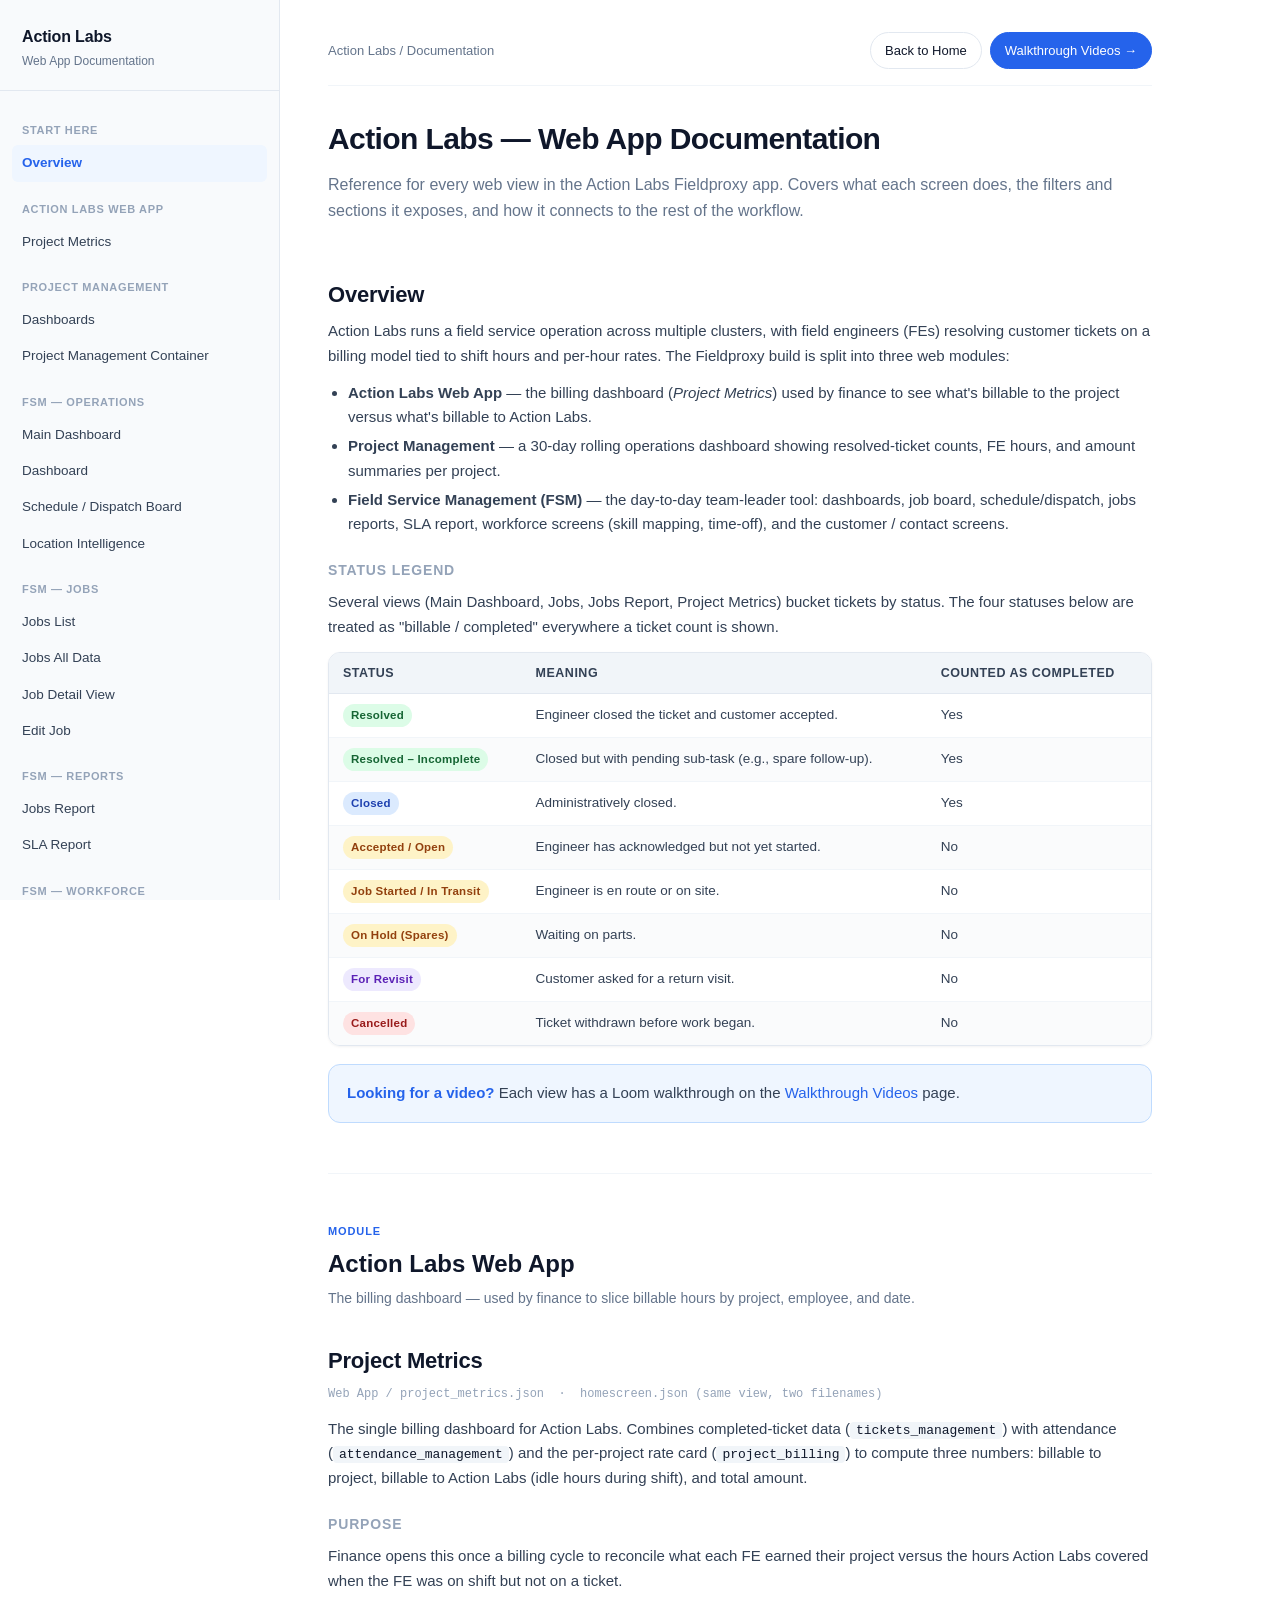
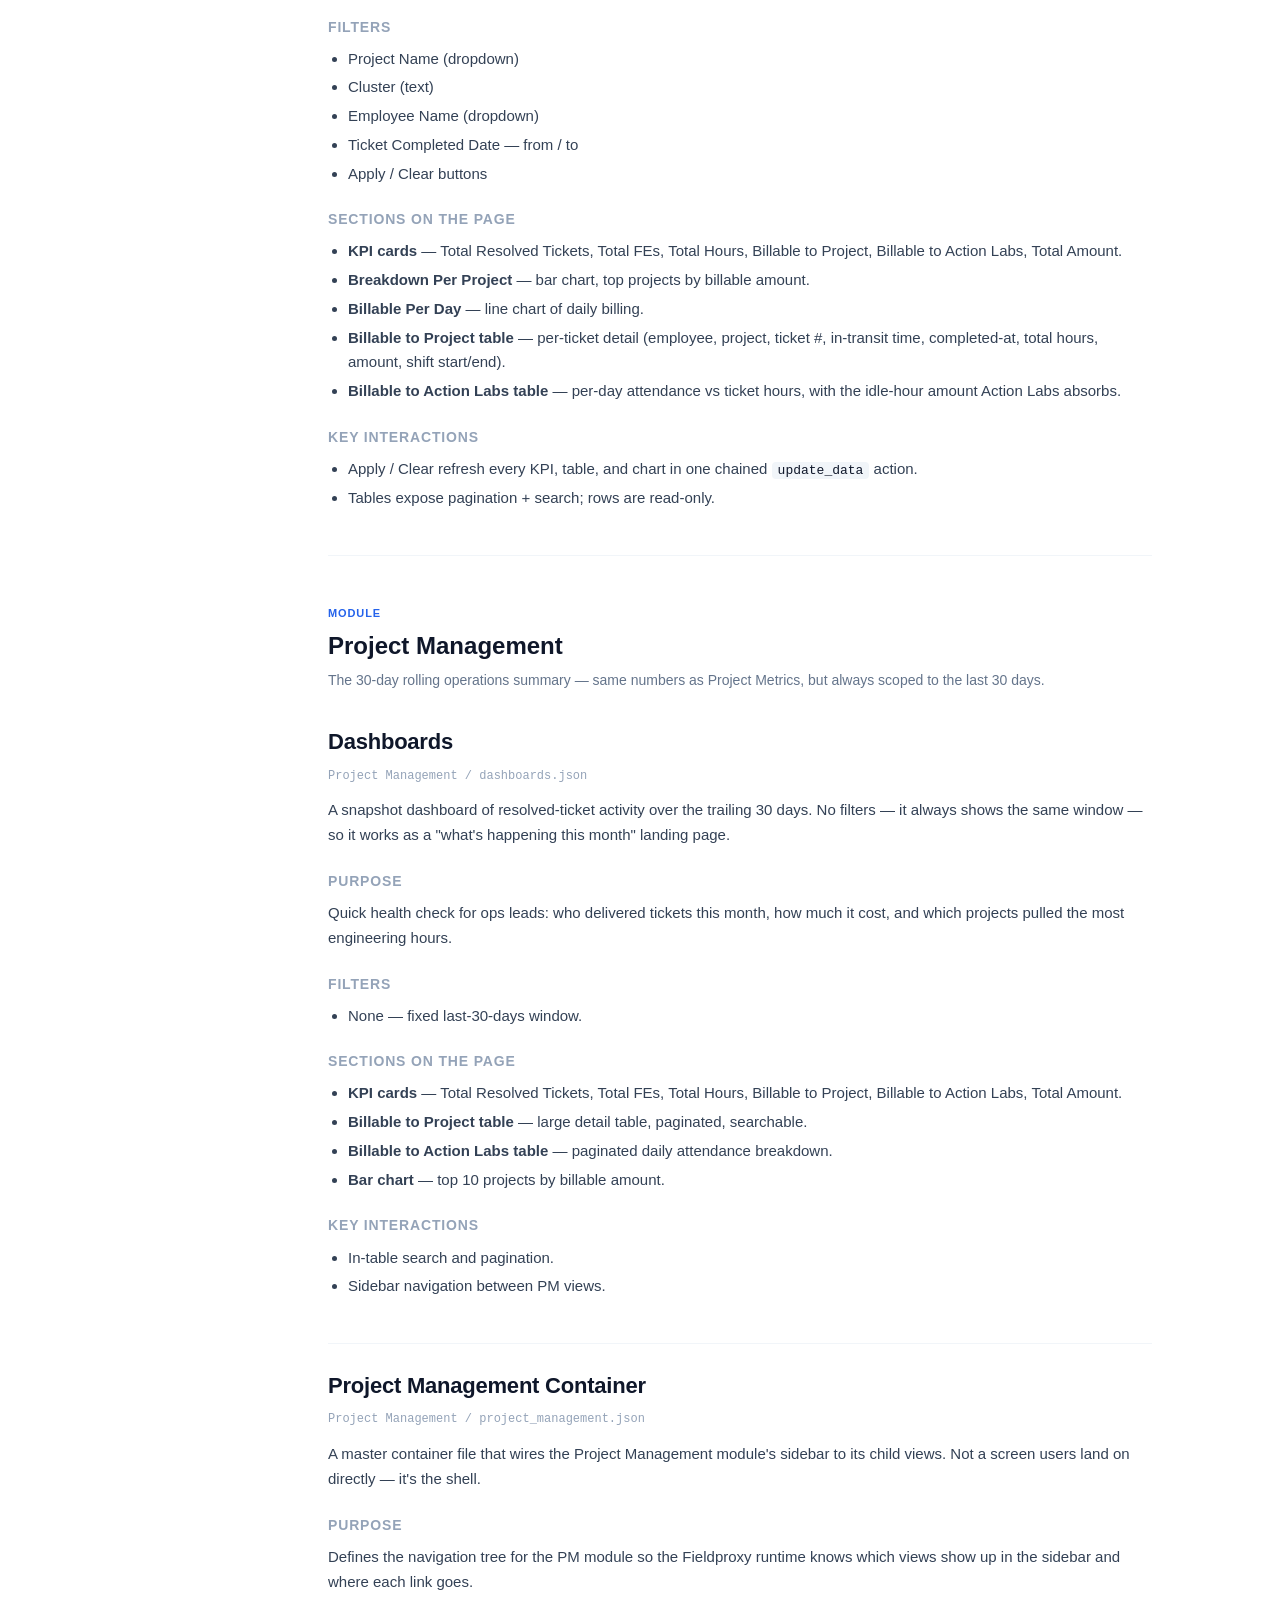
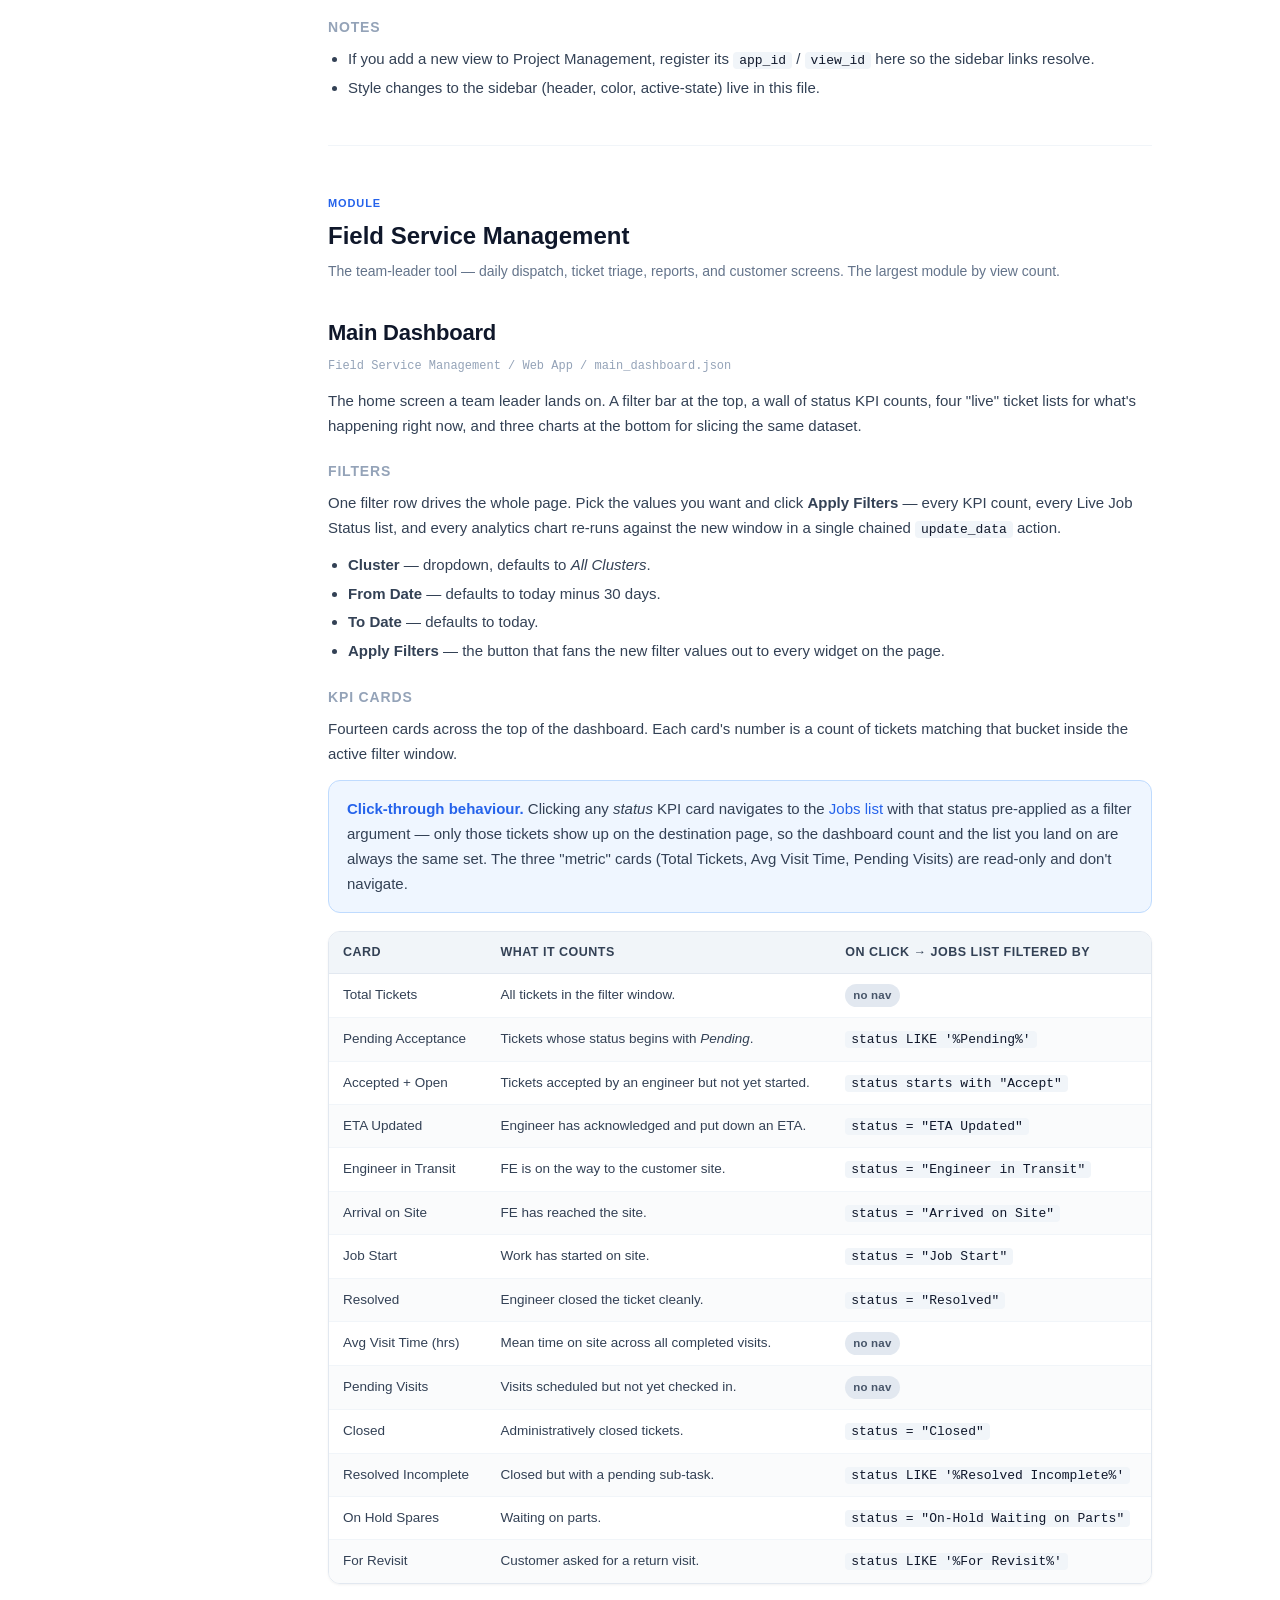
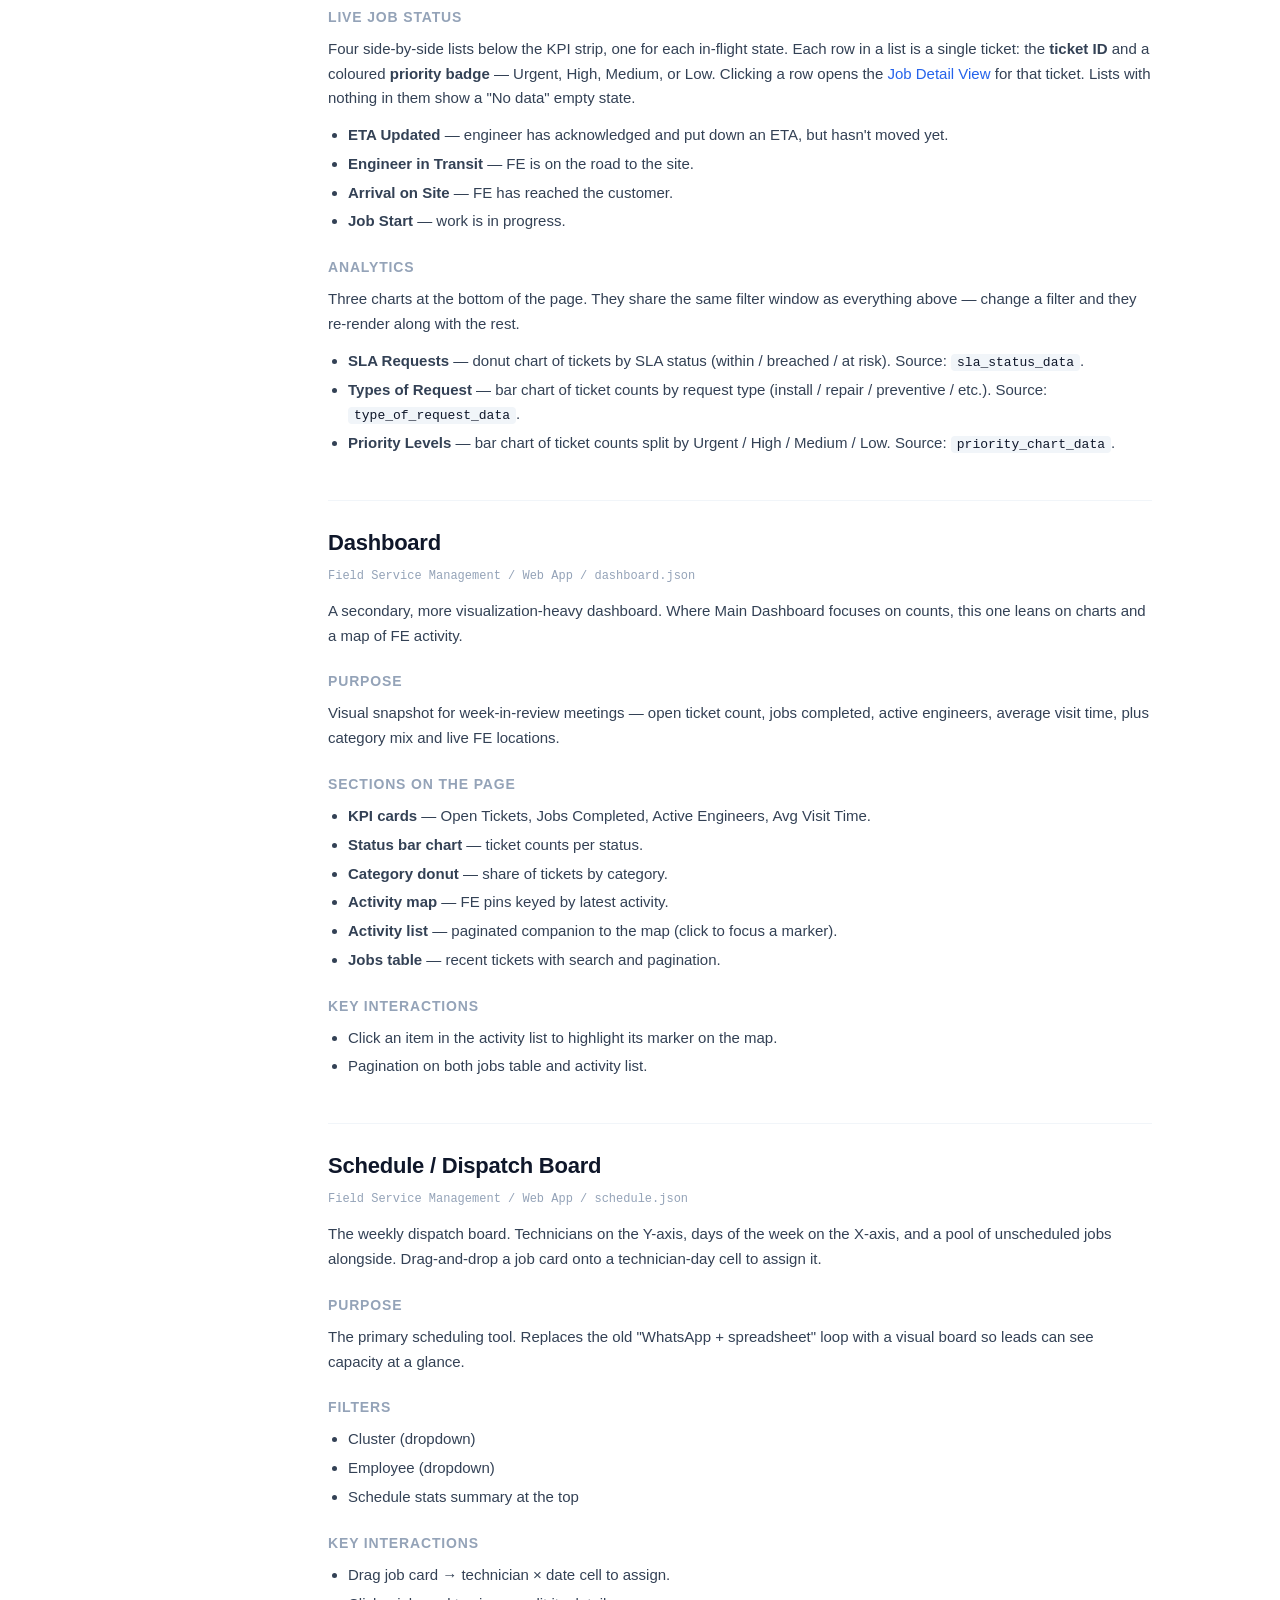
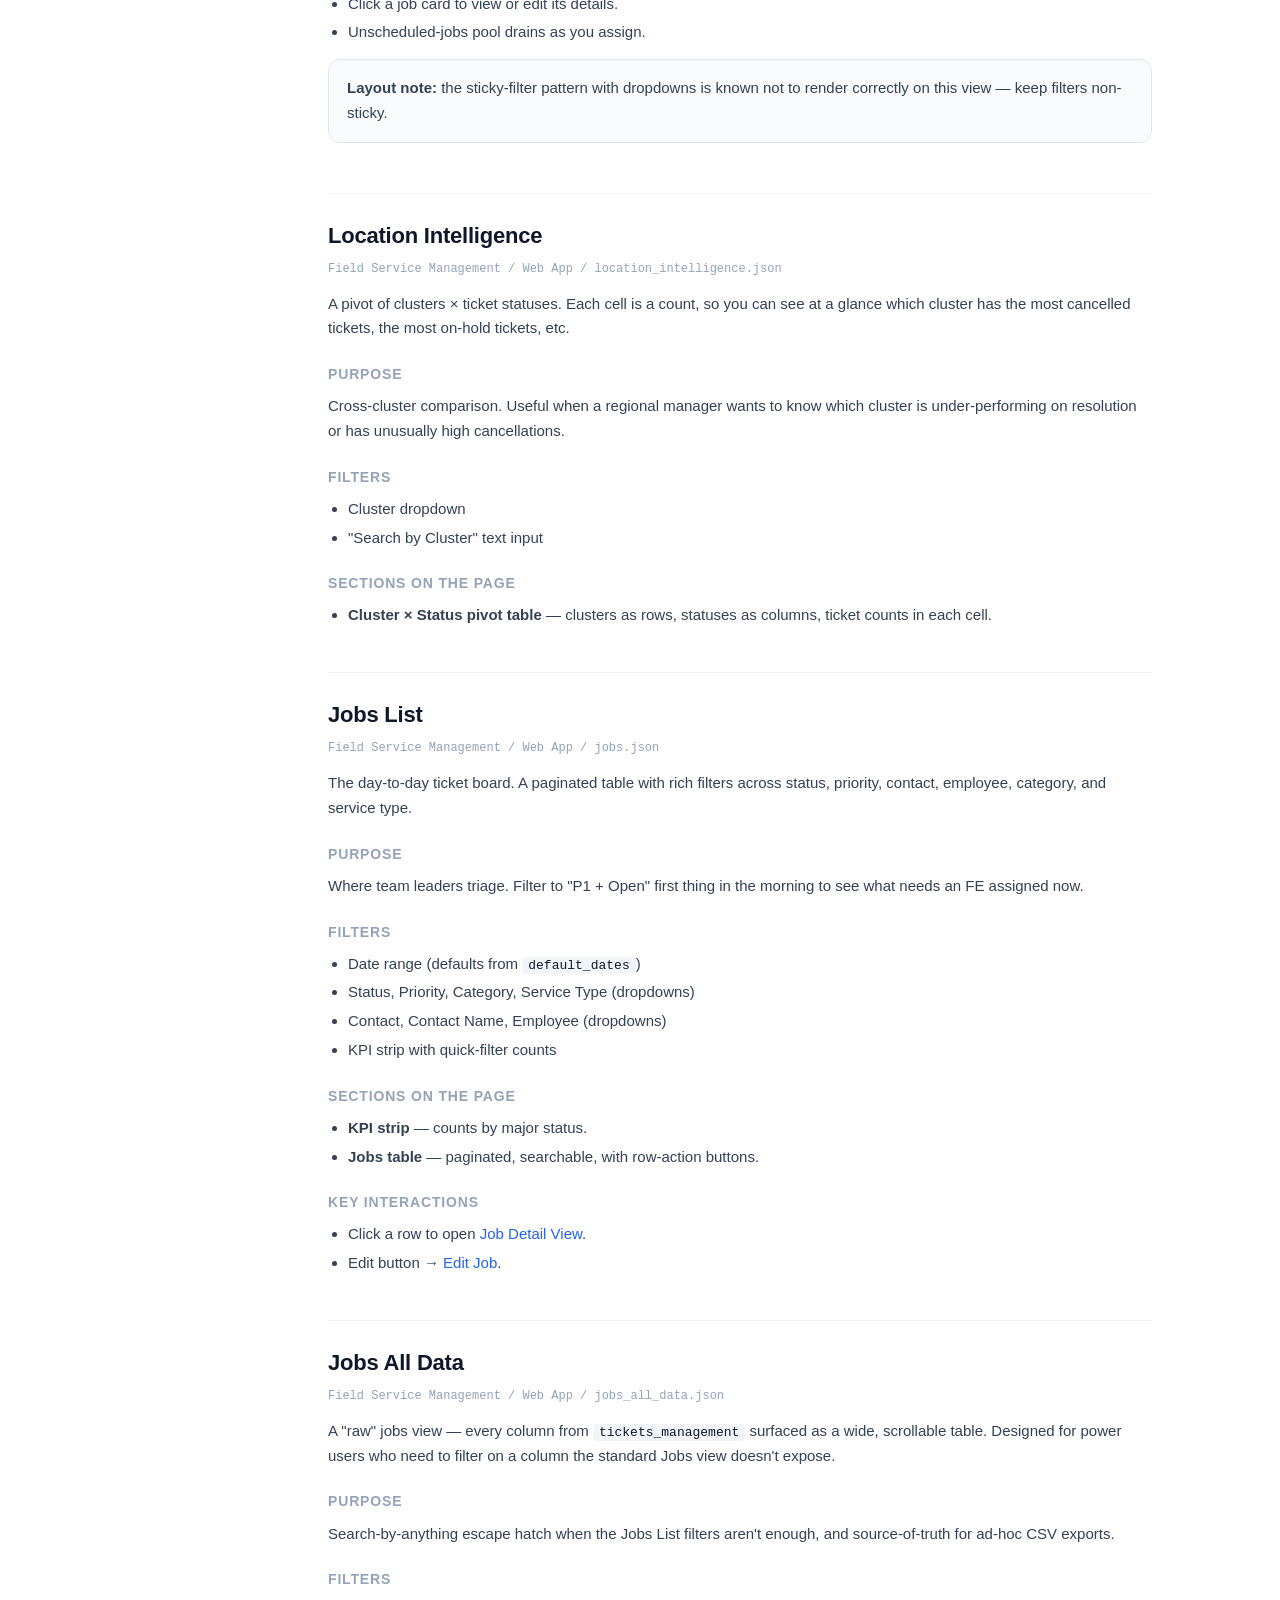
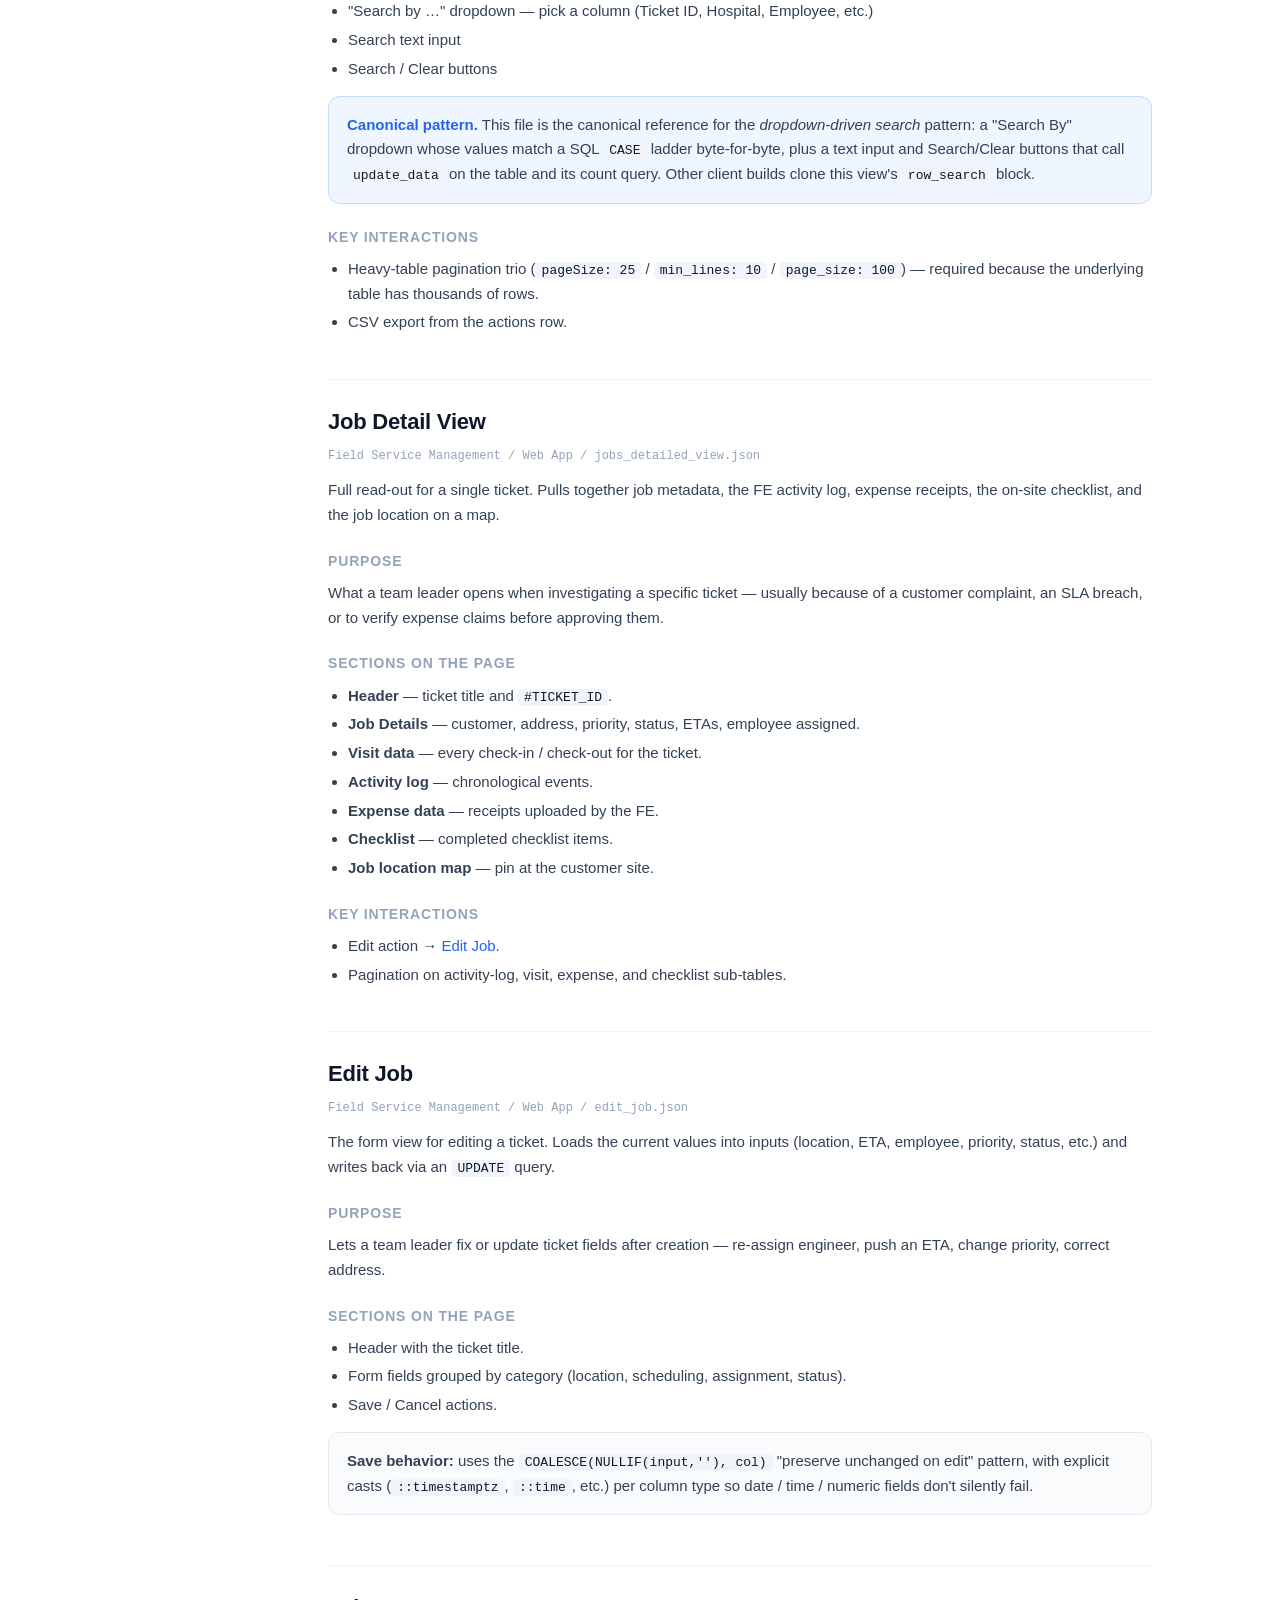
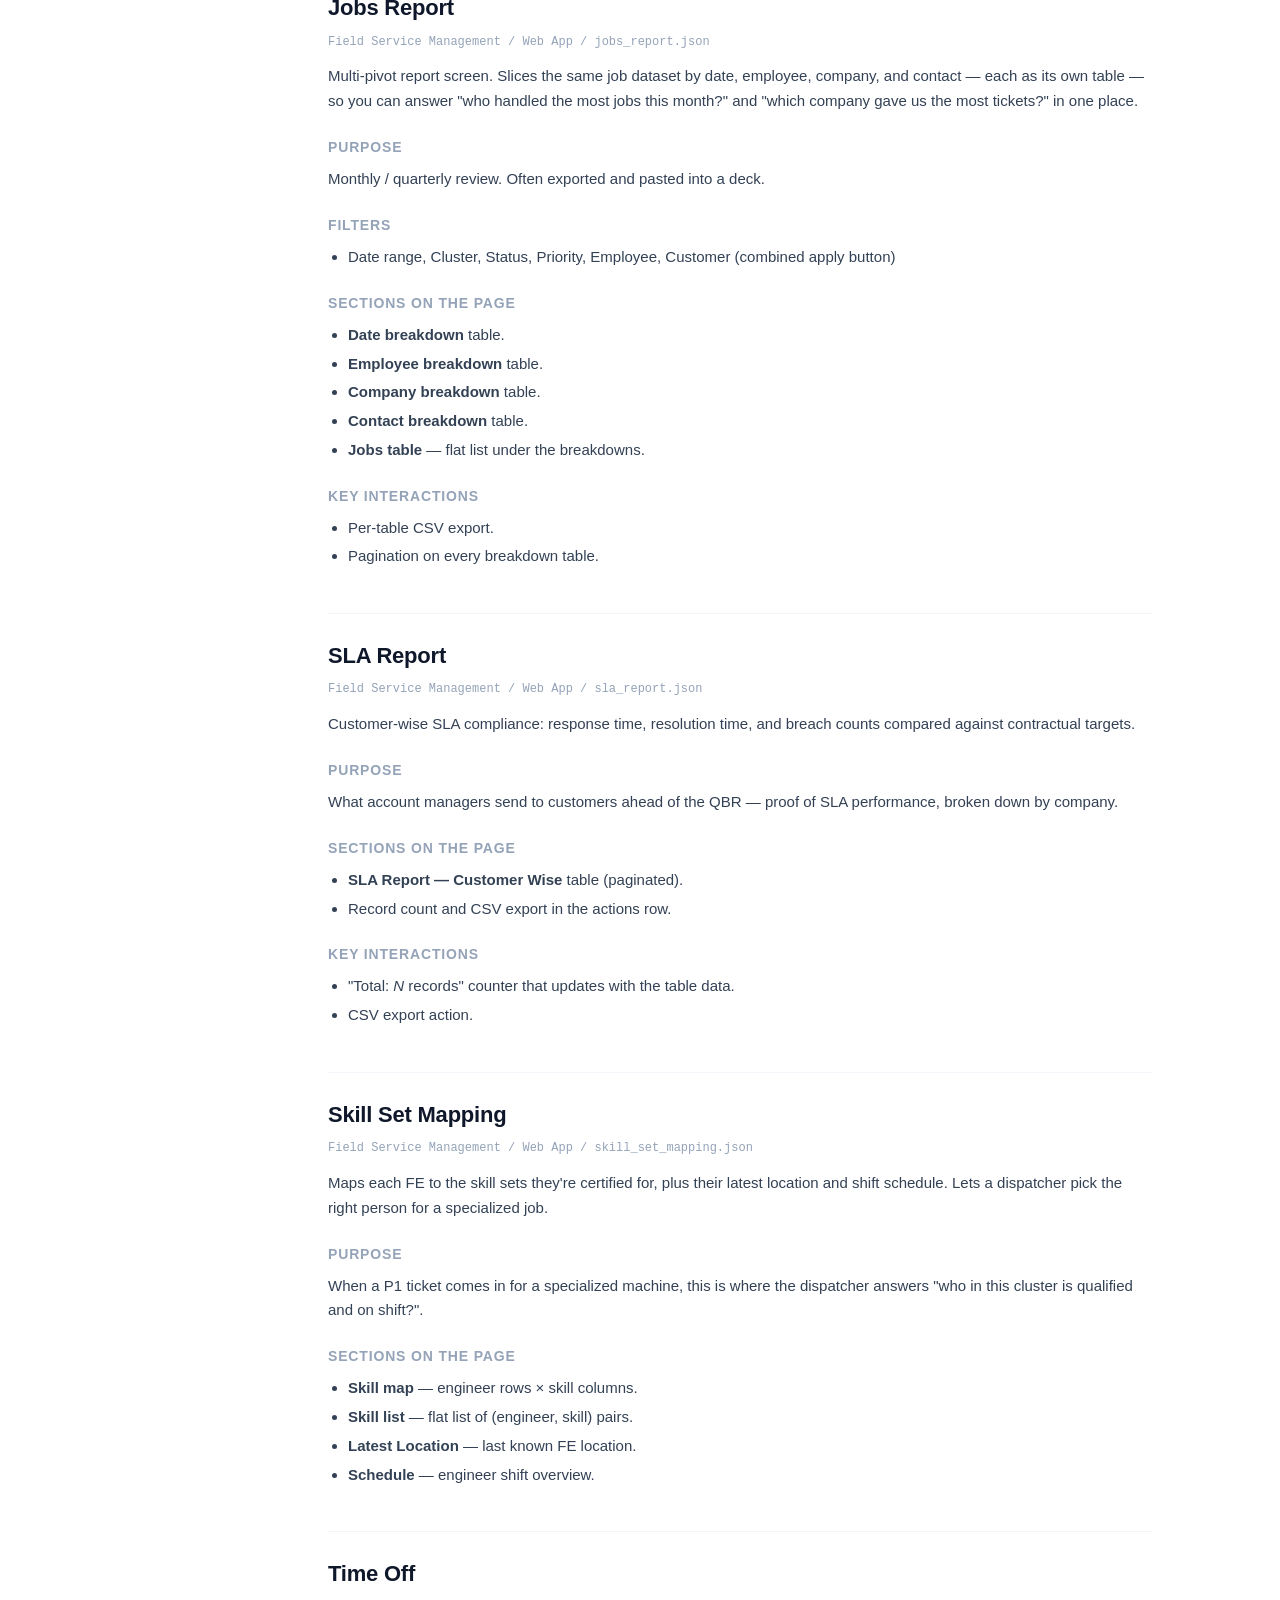
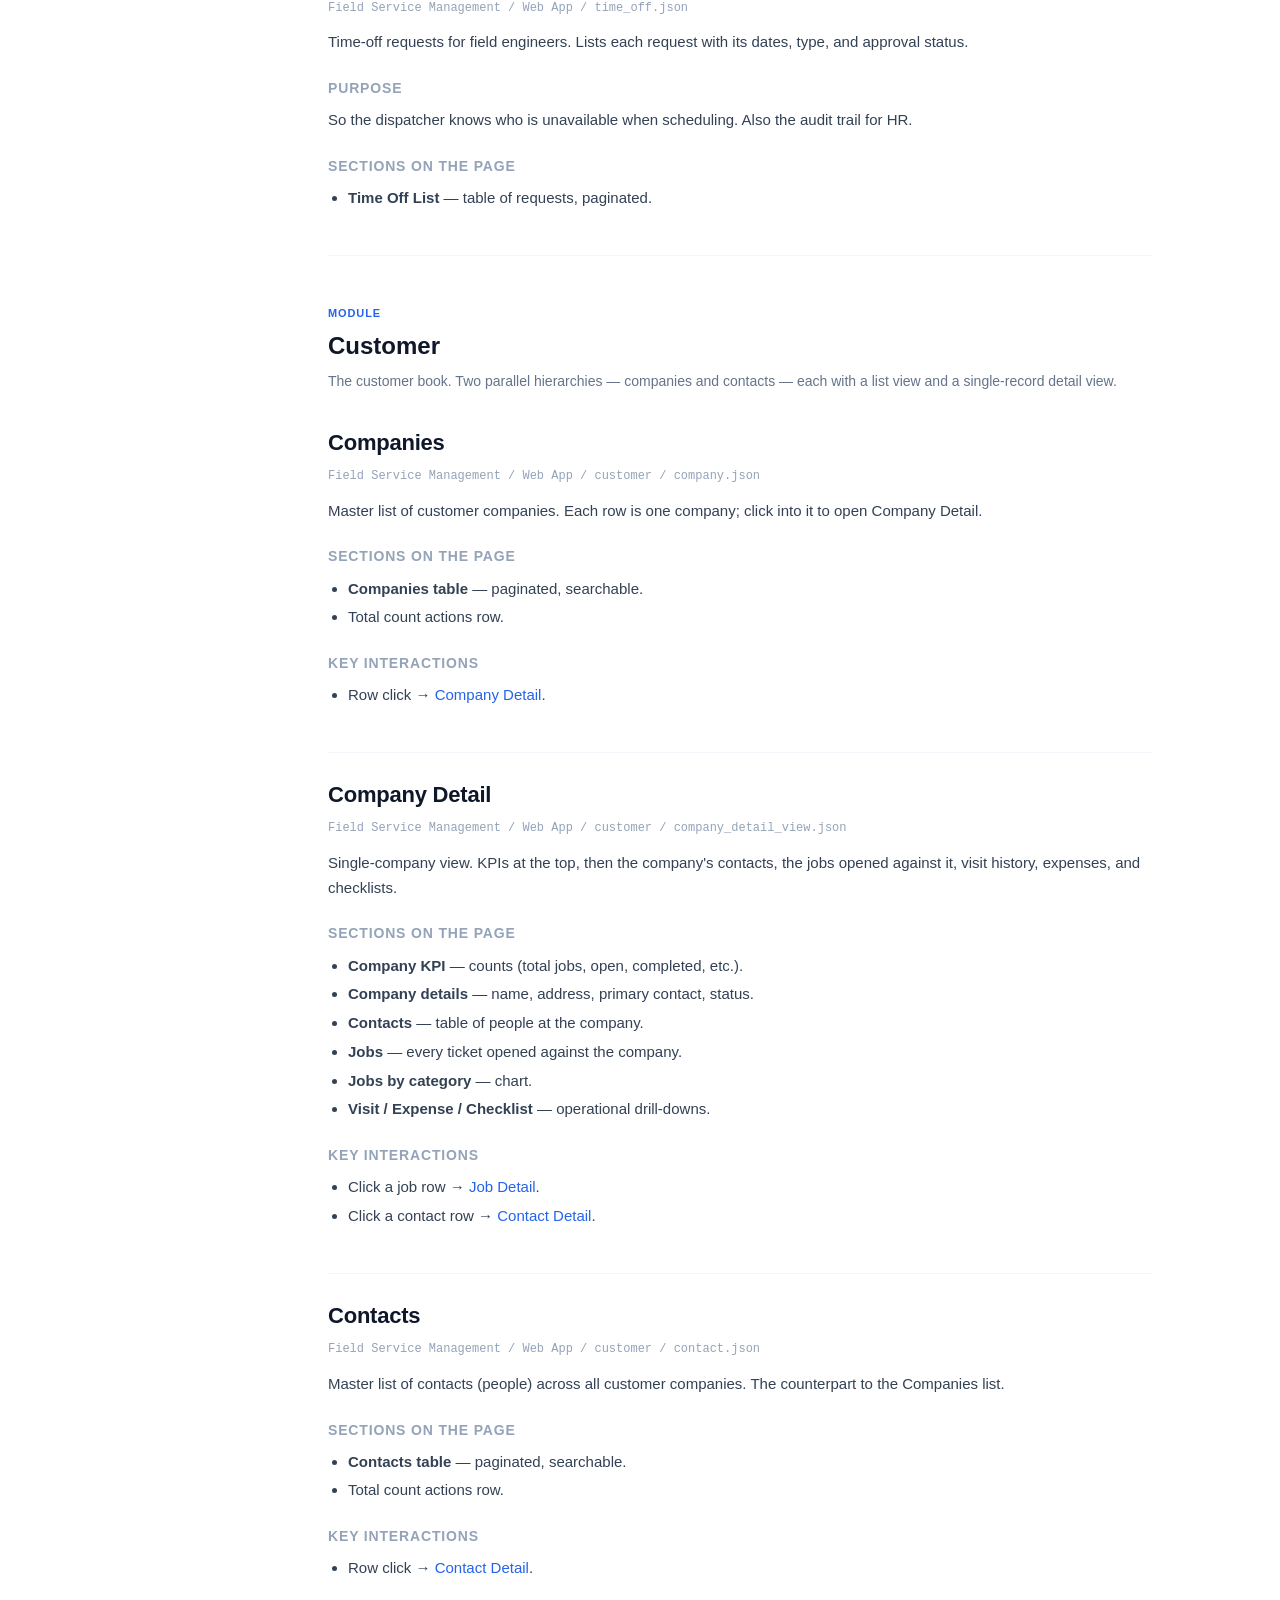
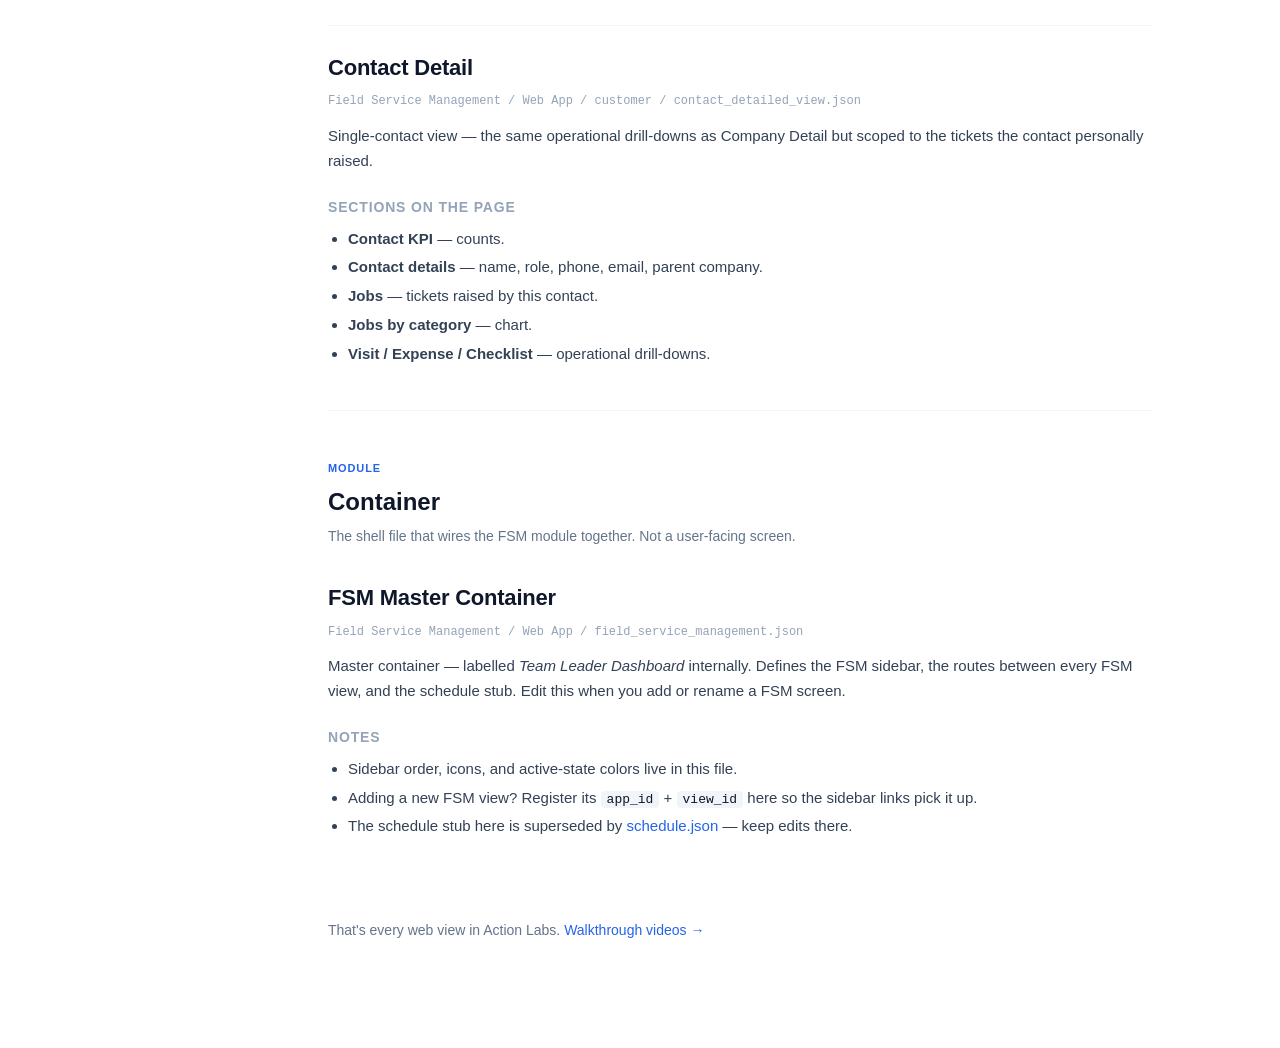
==== commit 8b9ed20d: "Rewrite Main Dashboard section with precise KPI + Live Job Status + Analytics breakdown - 14 KPI car" ====
--- a/documentation/index.html
+++ b/documentation/index.html
@@ -300,36 +300,88 @@
         <h2>Main Dashboard</h2>
         <p class="section-meta">Field Service Management / Web App / main_dashboard.json</p>
         <p>
-          The home screen of the FSM module. Shows live ticket status, ETA-based KPIs,
-          and a priority-level breakdown across all clusters. This is the screen
-          team leaders refresh through the day.
-        </p>
-
-        <h3>Purpose</h3>
-        <p>
-          One-glance answer to "what does my cluster look like right now?" — what's
-          open, what's in transit, what's on hold for spares, what slipped past ETA.
+          The home screen a team leader lands on. A filter bar at the top, a wall of
+          status KPI counts, four "live" ticket lists for what's happening right now,
+          and three charts at the bottom for slicing the same dataset.
         </p>
 
         <h3>Filters</h3>
-        <ul>
-          <li>Cluster (dropdown — defaults to "All Clusters")</li>
-          <li>Date range (from / to)</li>
-        </ul>
-
-        <h3>Sections on the page</h3>
-        <ul>
-          <li><strong>Live Job Status</strong> — counts of accepted/open, in-transit, resolved, closed, for-revisit, on-hold, etc.</li>
-          <li><strong>ETA tickets</strong> &amp; <strong>ETA updated</strong> — slippage tracking.</li>
-          <li><strong>Average visit time</strong> KPI.</li>
-          <li><strong>Priority Levels</strong> — count by P1 / P2 / P3.</li>
-          <li><strong>Analytics</strong> section — charts derived from the same dataset.</li>
-        </ul>
-
-        <h3>Key interactions</h3>
-        <ul>
-          <li>Sidebar navigation to every other FSM screen.</li>
-          <li>Cluster &amp; date filter applies to all status counts.</li>
+        <p>
+          One filter row drives the whole page. Pick the values you want and click
+          <strong>Apply Filters</strong> — every KPI count, every Live Job Status list,
+          and every analytics chart re-runs against the new window in a single chained
+          <code>update_data</code> action.
+        </p>
+        <ul>
+          <li><strong>Cluster</strong> — dropdown, defaults to <em>All Clusters</em>.</li>
+          <li><strong>From Date</strong> — defaults to today minus 30 days.</li>
+          <li><strong>To Date</strong> — defaults to today.</li>
+          <li><strong>Apply Filters</strong> — the button that fans the new filter values out to every widget on the page.</li>
+        </ul>
+
+        <h3>KPI cards</h3>
+        <p>
+          Fourteen cards across the top of the dashboard. Each card's number is a
+          count of tickets matching that bucket inside the active filter window.
+        </p>
+        <div class="callout info">
+          <strong>Click-through behaviour.</strong> Clicking any
+          <em>status</em> KPI card navigates to the
+          <a href="#fsm-jobs">Jobs list</a> with that status pre-applied as a filter
+          argument — only those tickets show up on the destination page, so the
+          dashboard count and the list you land on are always the same set.
+          The three "metric" cards (Total Tickets, Avg Visit Time, Pending Visits) are
+          read-only and don't navigate.
+        </div>
+
+        <div class="table-wrap">
+          <table>
+            <thead>
+              <tr><th>Card</th><th>What it counts</th><th>On click → Jobs list filtered by</th></tr>
+            </thead>
+            <tbody>
+              <tr><td>Total Tickets</td><td>All tickets in the filter window.</td><td><span class="badge gray">no nav</span></td></tr>
+              <tr><td>Pending Acceptance</td><td>Tickets whose status begins with <em>Pending</em>.</td><td><code>status LIKE '%Pending%'</code></td></tr>
+              <tr><td>Accepted + Open</td><td>Tickets accepted by an engineer but not yet started.</td><td><code>status starts with "Accept"</code></td></tr>
+              <tr><td>ETA Updated</td><td>Engineer has acknowledged and put down an ETA.</td><td><code>status = "ETA Updated"</code></td></tr>
+              <tr><td>Engineer in Transit</td><td>FE is on the way to the customer site.</td><td><code>status = "Engineer in Transit"</code></td></tr>
+              <tr><td>Arrival on Site</td><td>FE has reached the site.</td><td><code>status = "Arrived on Site"</code></td></tr>
+              <tr><td>Job Start</td><td>Work has started on site.</td><td><code>status = "Job Start"</code></td></tr>
+              <tr><td>Resolved</td><td>Engineer closed the ticket cleanly.</td><td><code>status = "Resolved"</code></td></tr>
+              <tr><td>Avg Visit Time (hrs)</td><td>Mean time on site across all completed visits.</td><td><span class="badge gray">no nav</span></td></tr>
+              <tr><td>Pending Visits</td><td>Visits scheduled but not yet checked in.</td><td><span class="badge gray">no nav</span></td></tr>
+              <tr><td>Closed</td><td>Administratively closed tickets.</td><td><code>status = "Closed"</code></td></tr>
+              <tr><td>Resolved Incomplete</td><td>Closed but with a pending sub-task.</td><td><code>status LIKE '%Resolved Incomplete%'</code></td></tr>
+              <tr><td>On Hold Spares</td><td>Waiting on parts.</td><td><code>status = "On-Hold Waiting on Parts"</code></td></tr>
+              <tr><td>For Revisit</td><td>Customer asked for a return visit.</td><td><code>status LIKE '%For Revisit%'</code></td></tr>
+            </tbody>
+          </table>
+        </div>
+
+        <h3>Live Job Status</h3>
+        <p>
+          Four side-by-side lists below the KPI strip, one for each in-flight state.
+          Each row in a list is a single ticket: the <strong>ticket ID</strong> and
+          a coloured <strong>priority badge</strong> — Urgent, High, Medium, or Low.
+          Clicking a row opens the <a href="#fsm-job-detail">Job Detail View</a> for
+          that ticket. Lists with nothing in them show a "No data" empty state.
+        </p>
+        <ul>
+          <li><strong>ETA Updated</strong> — engineer has acknowledged and put down an ETA, but hasn't moved yet.</li>
+          <li><strong>Engineer in Transit</strong> — FE is on the road to the site.</li>
+          <li><strong>Arrival on Site</strong> — FE has reached the customer.</li>
+          <li><strong>Job Start</strong> — work is in progress.</li>
+        </ul>
+
+        <h3>Analytics</h3>
+        <p>
+          Three charts at the bottom of the page. They share the same filter window
+          as everything above — change a filter and they re-render along with the rest.
+        </p>
+        <ul>
+          <li><strong>SLA Requests</strong> — donut chart of tickets by SLA status (within / breached / at risk). Source: <code>sla_status_data</code>.</li>
+          <li><strong>Types of Request</strong> — bar chart of ticket counts by request type (install / repair / preventive / etc.). Source: <code>type_of_request_data</code>.</li>
+          <li><strong>Priority Levels</strong> — bar chart of ticket counts split by Urgent / High / Medium / Low. Source: <code>priority_chart_data</code>.</li>
         </ul>
       </section>
 
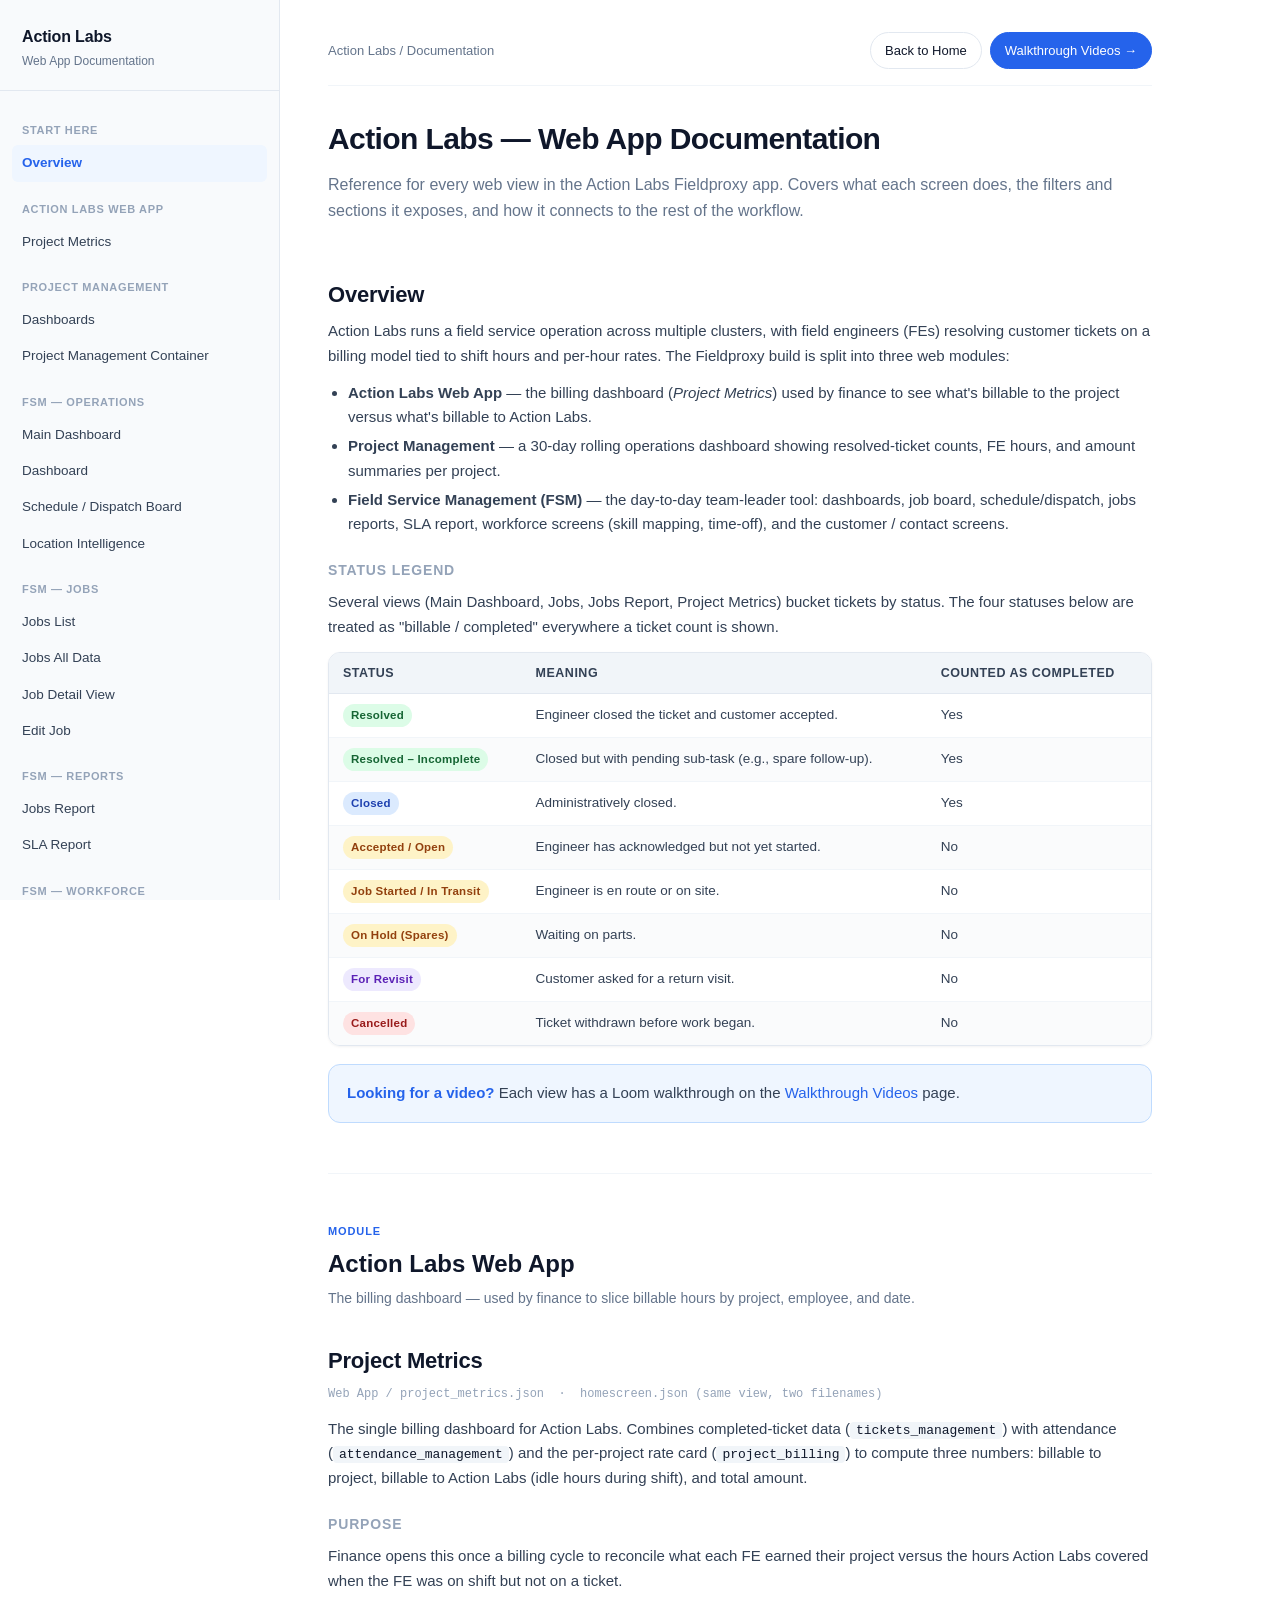
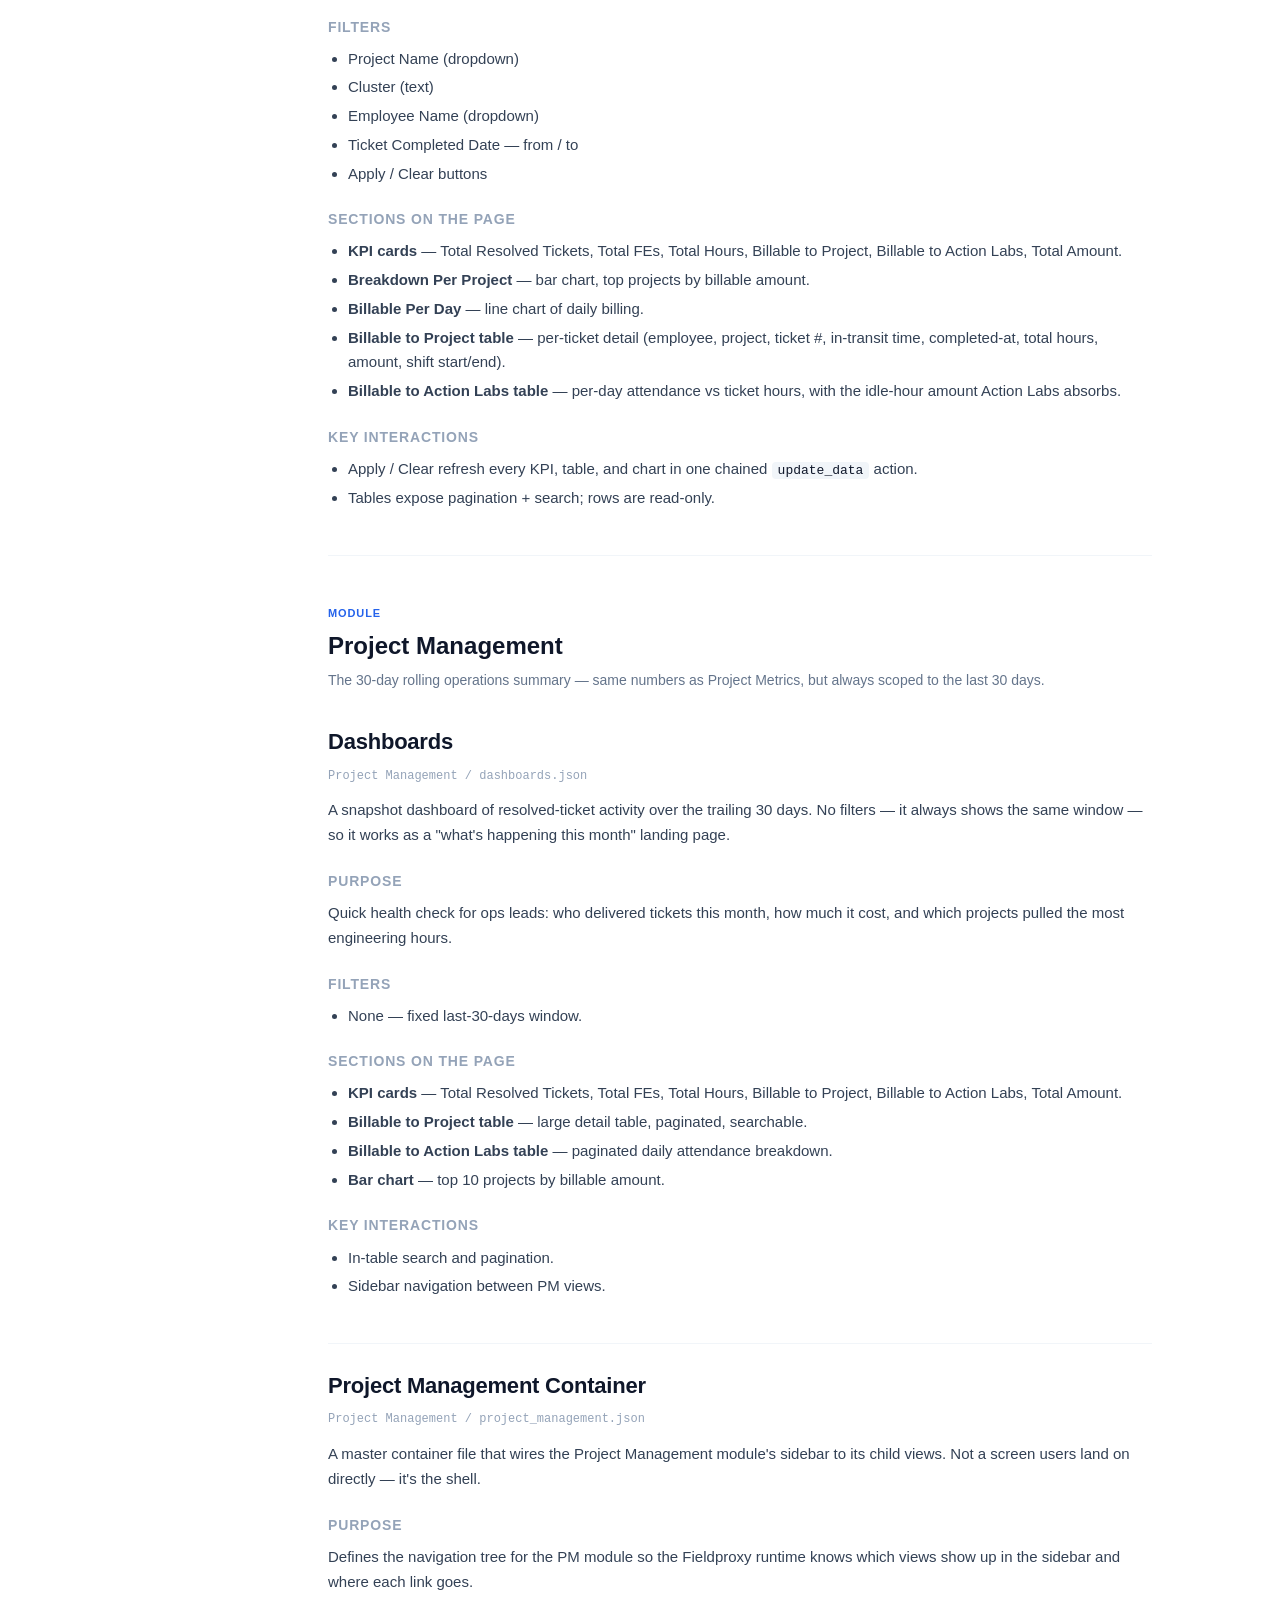
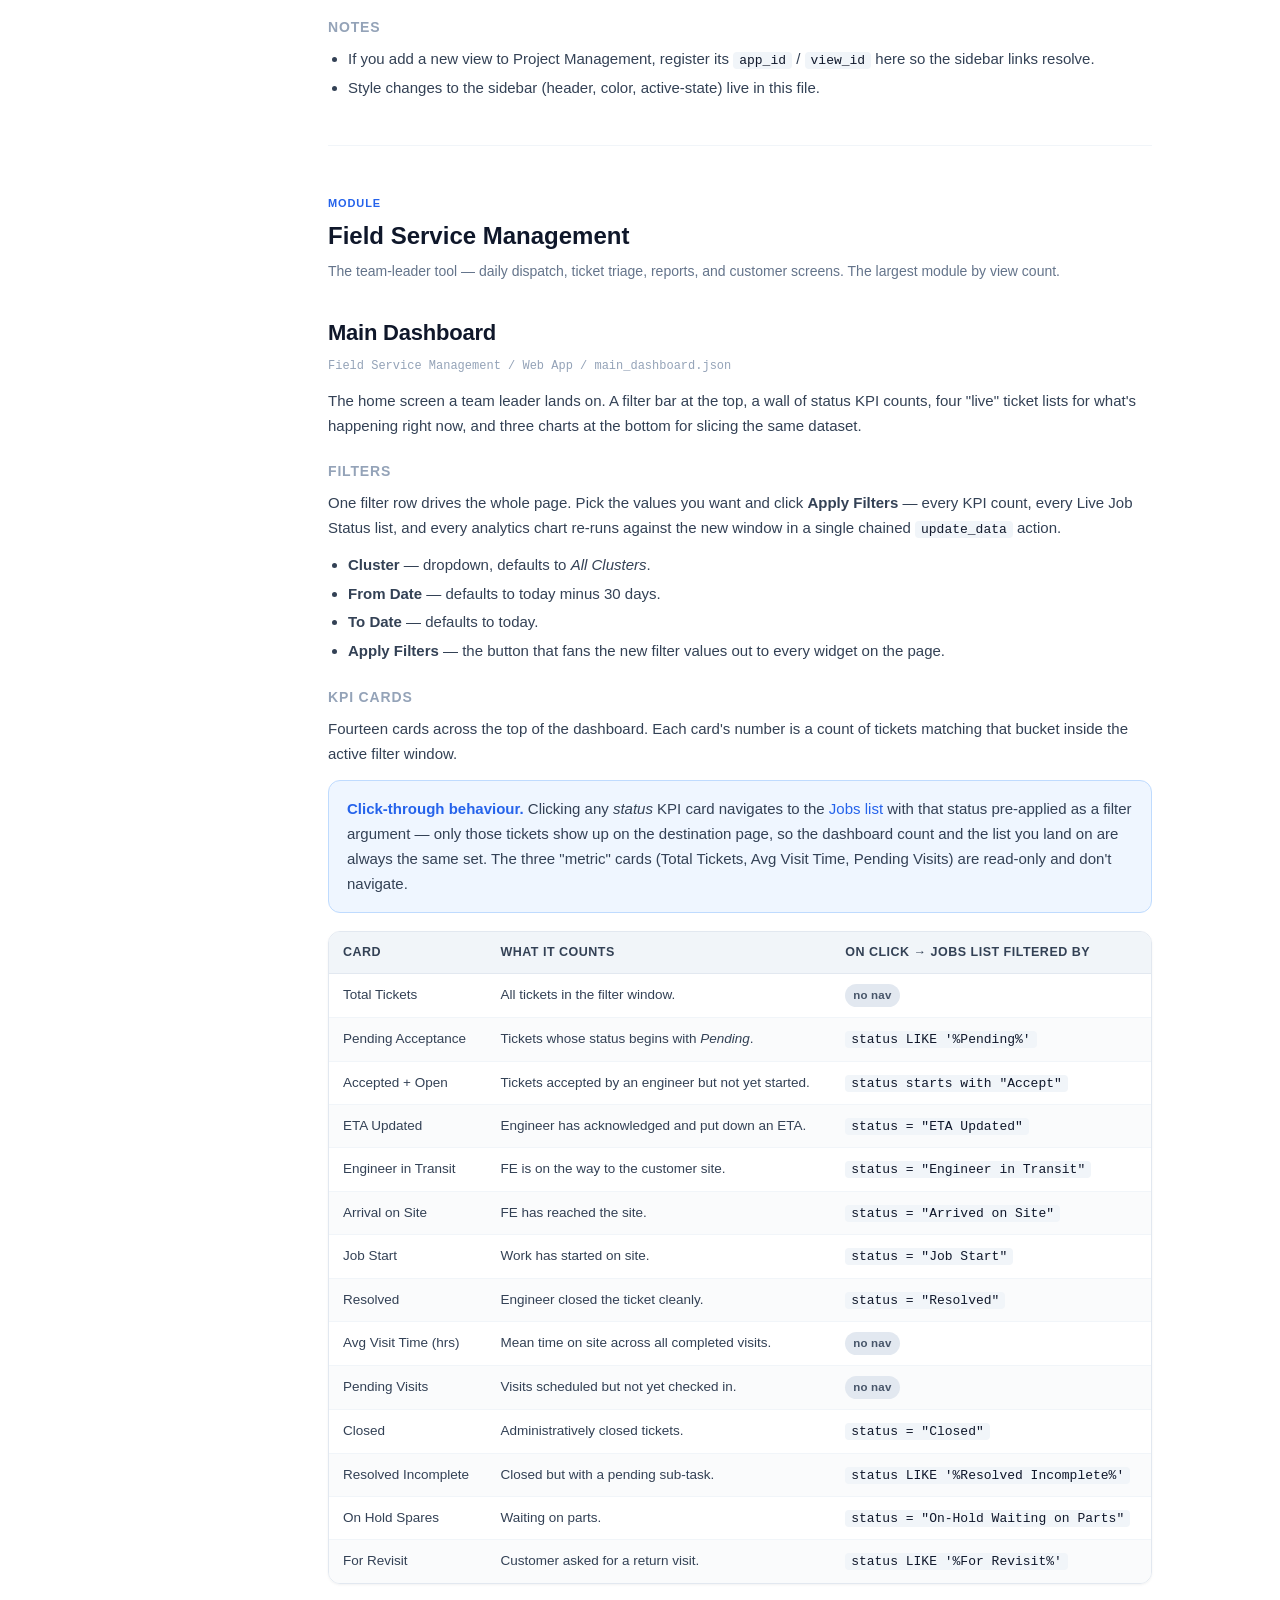
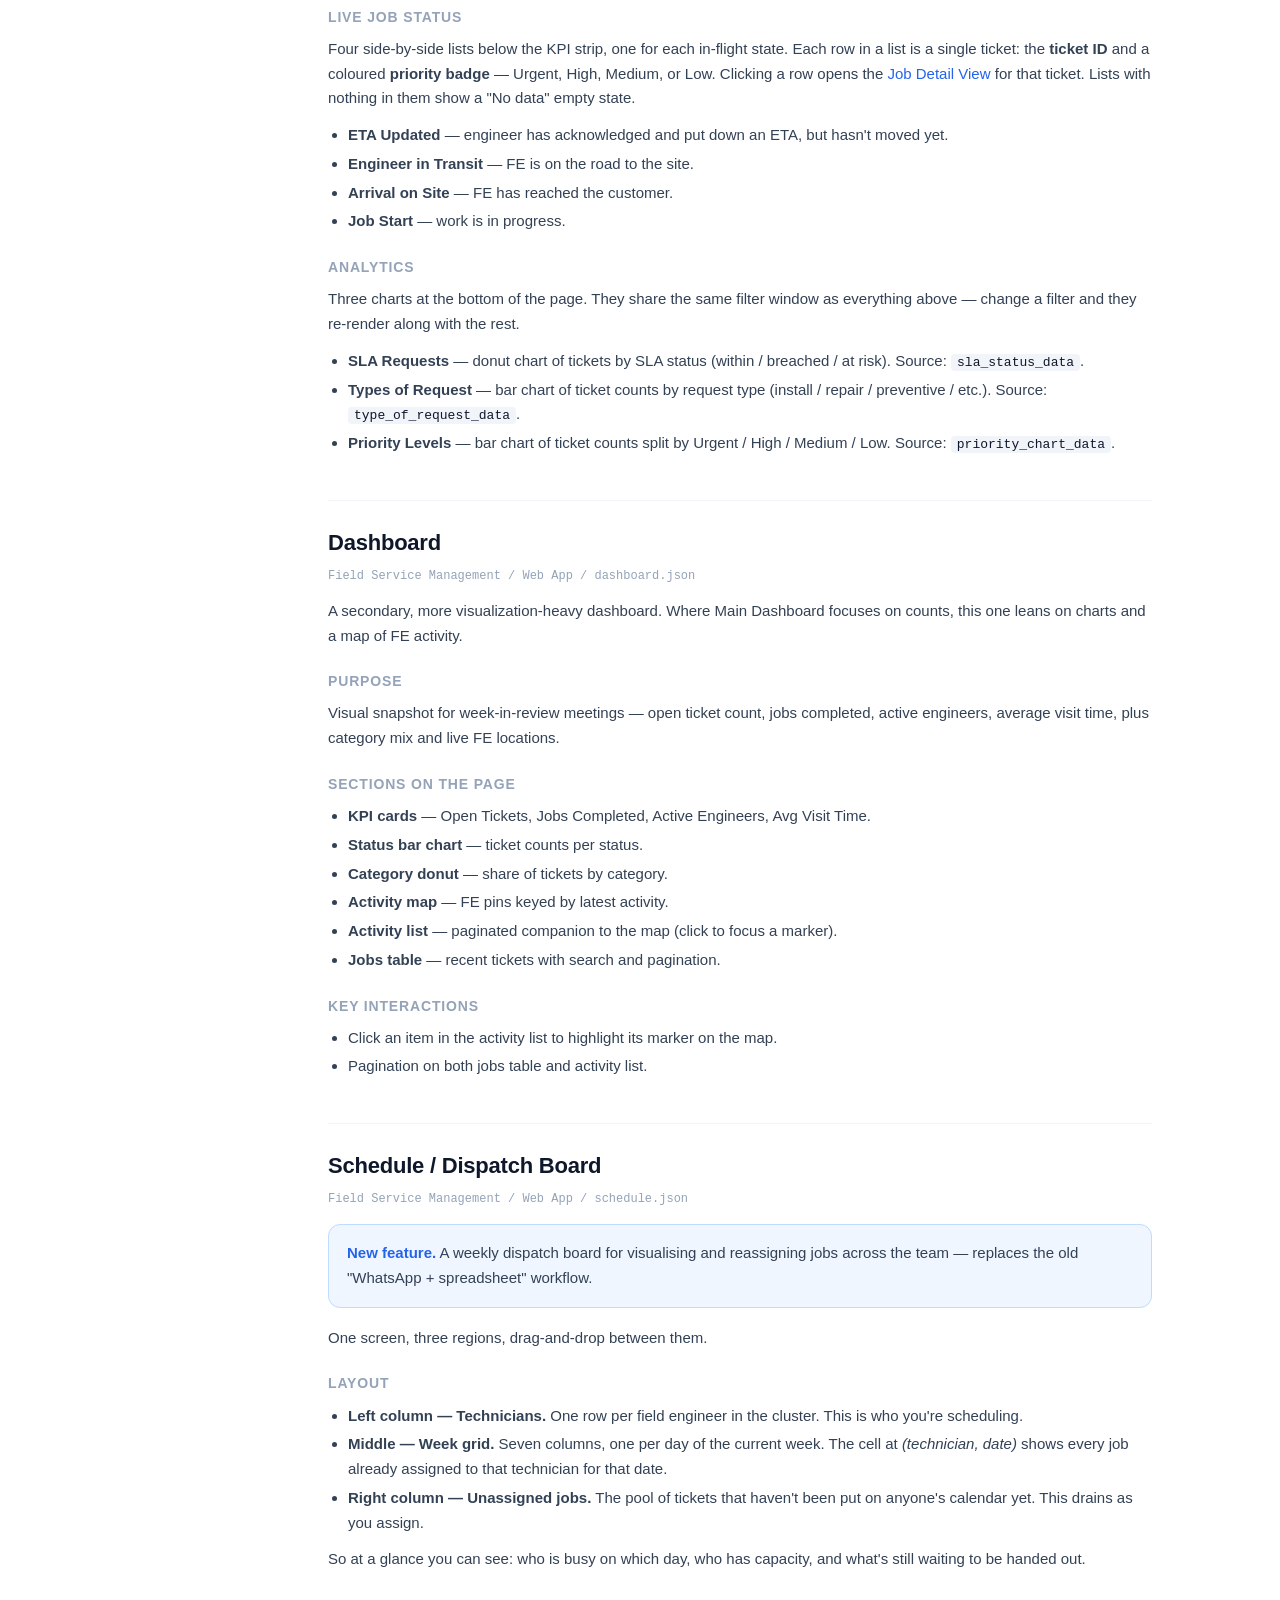
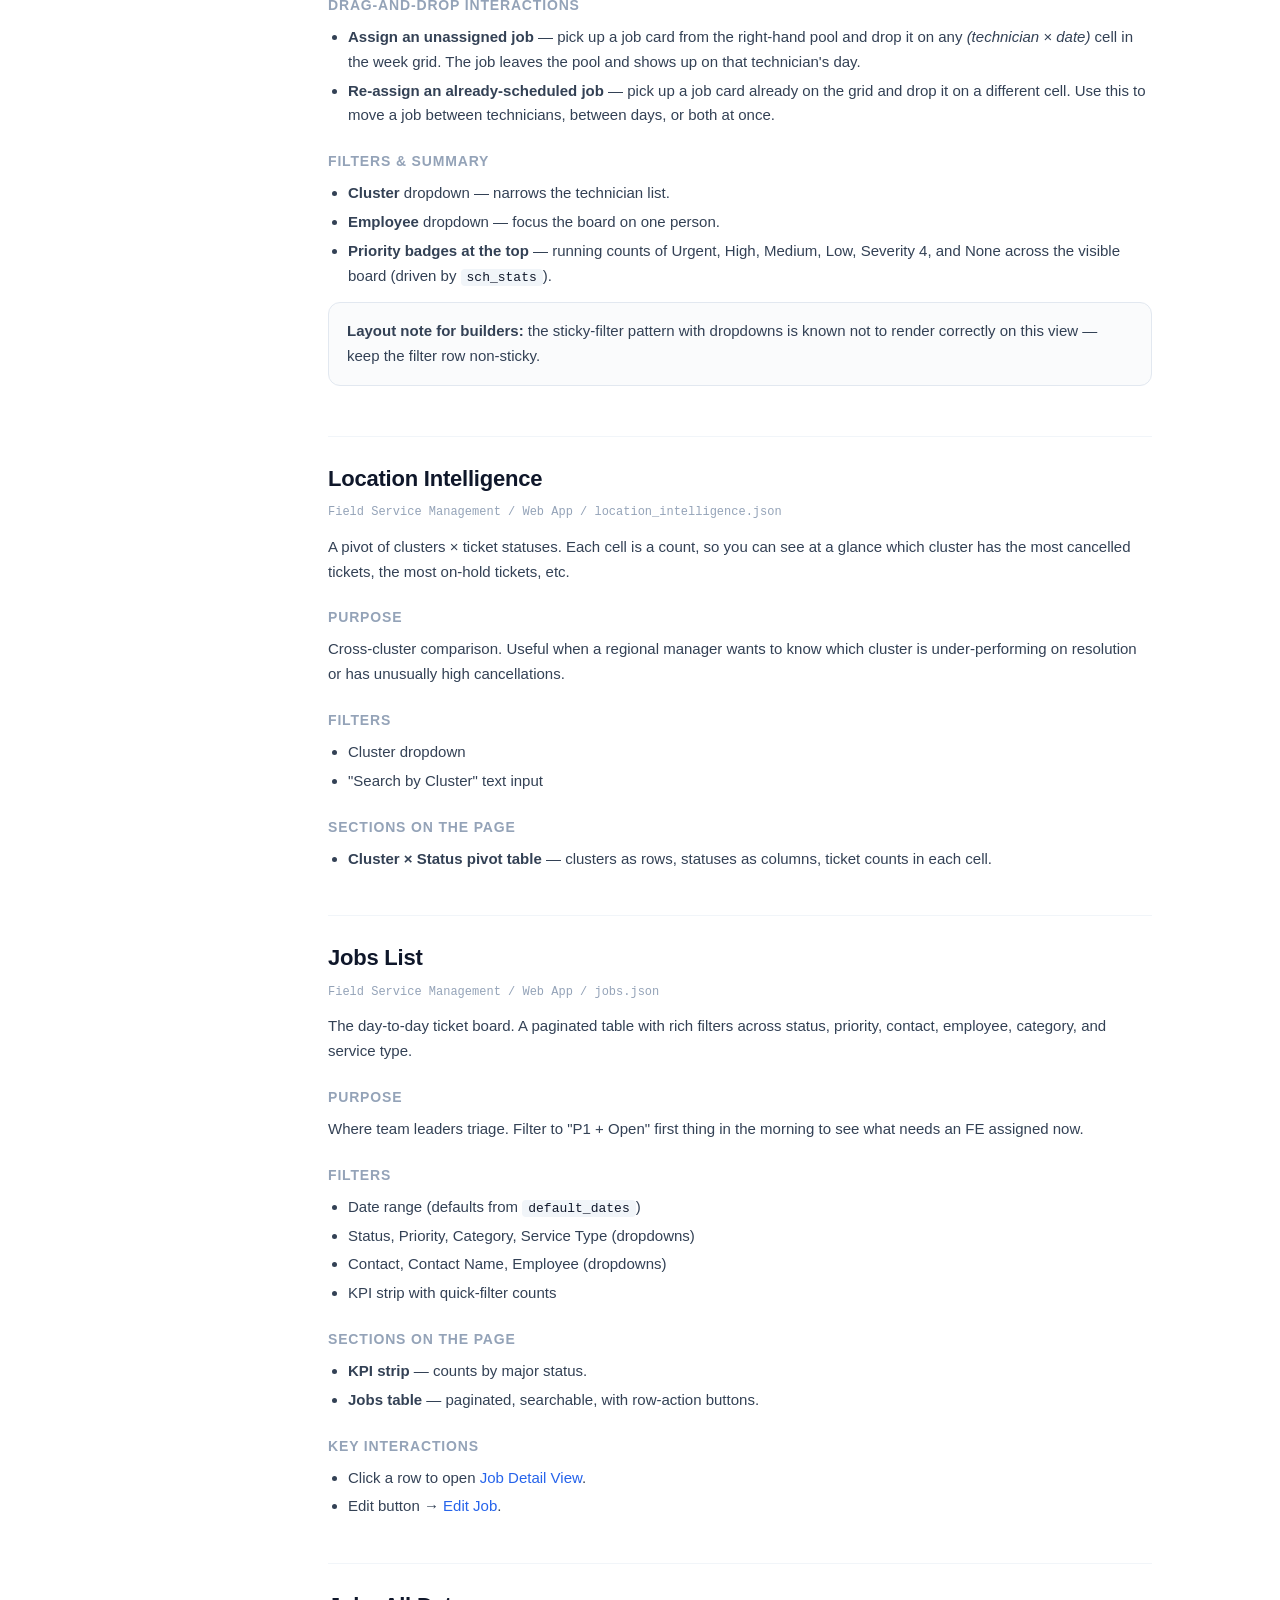
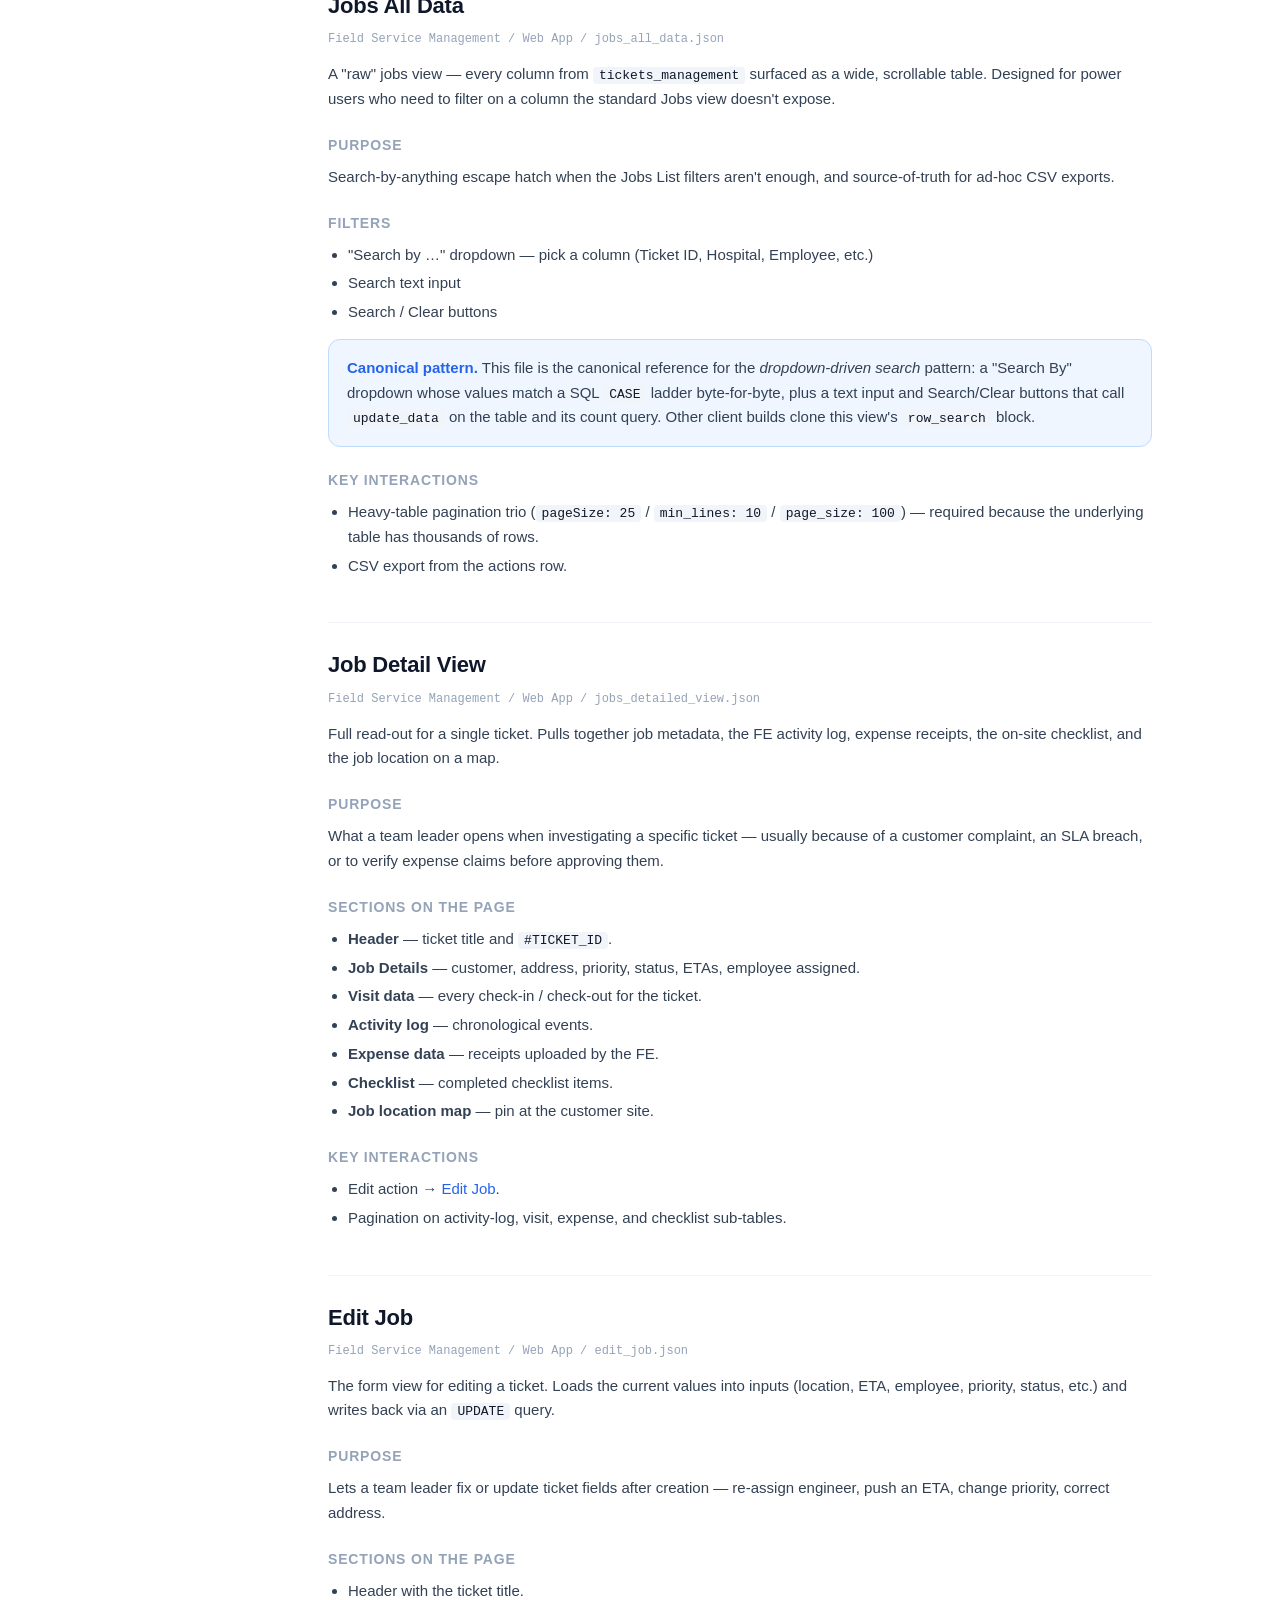
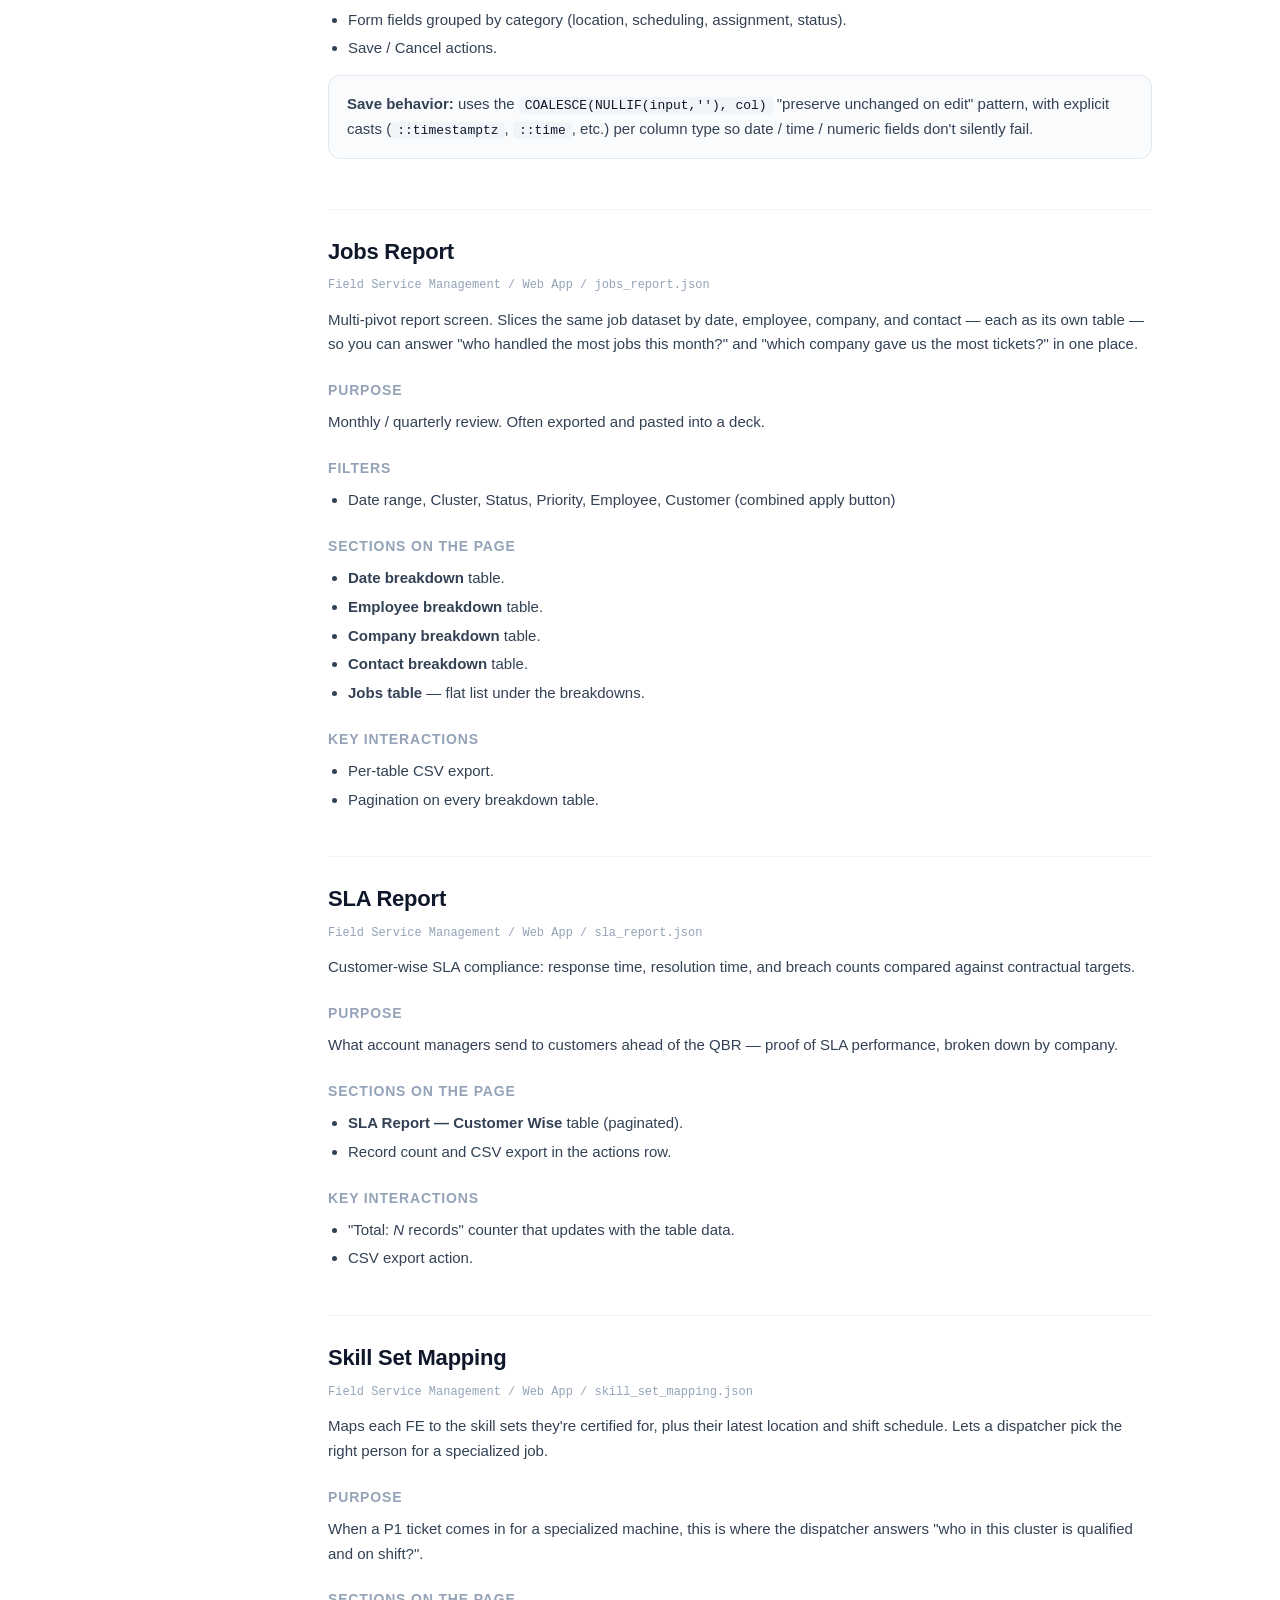
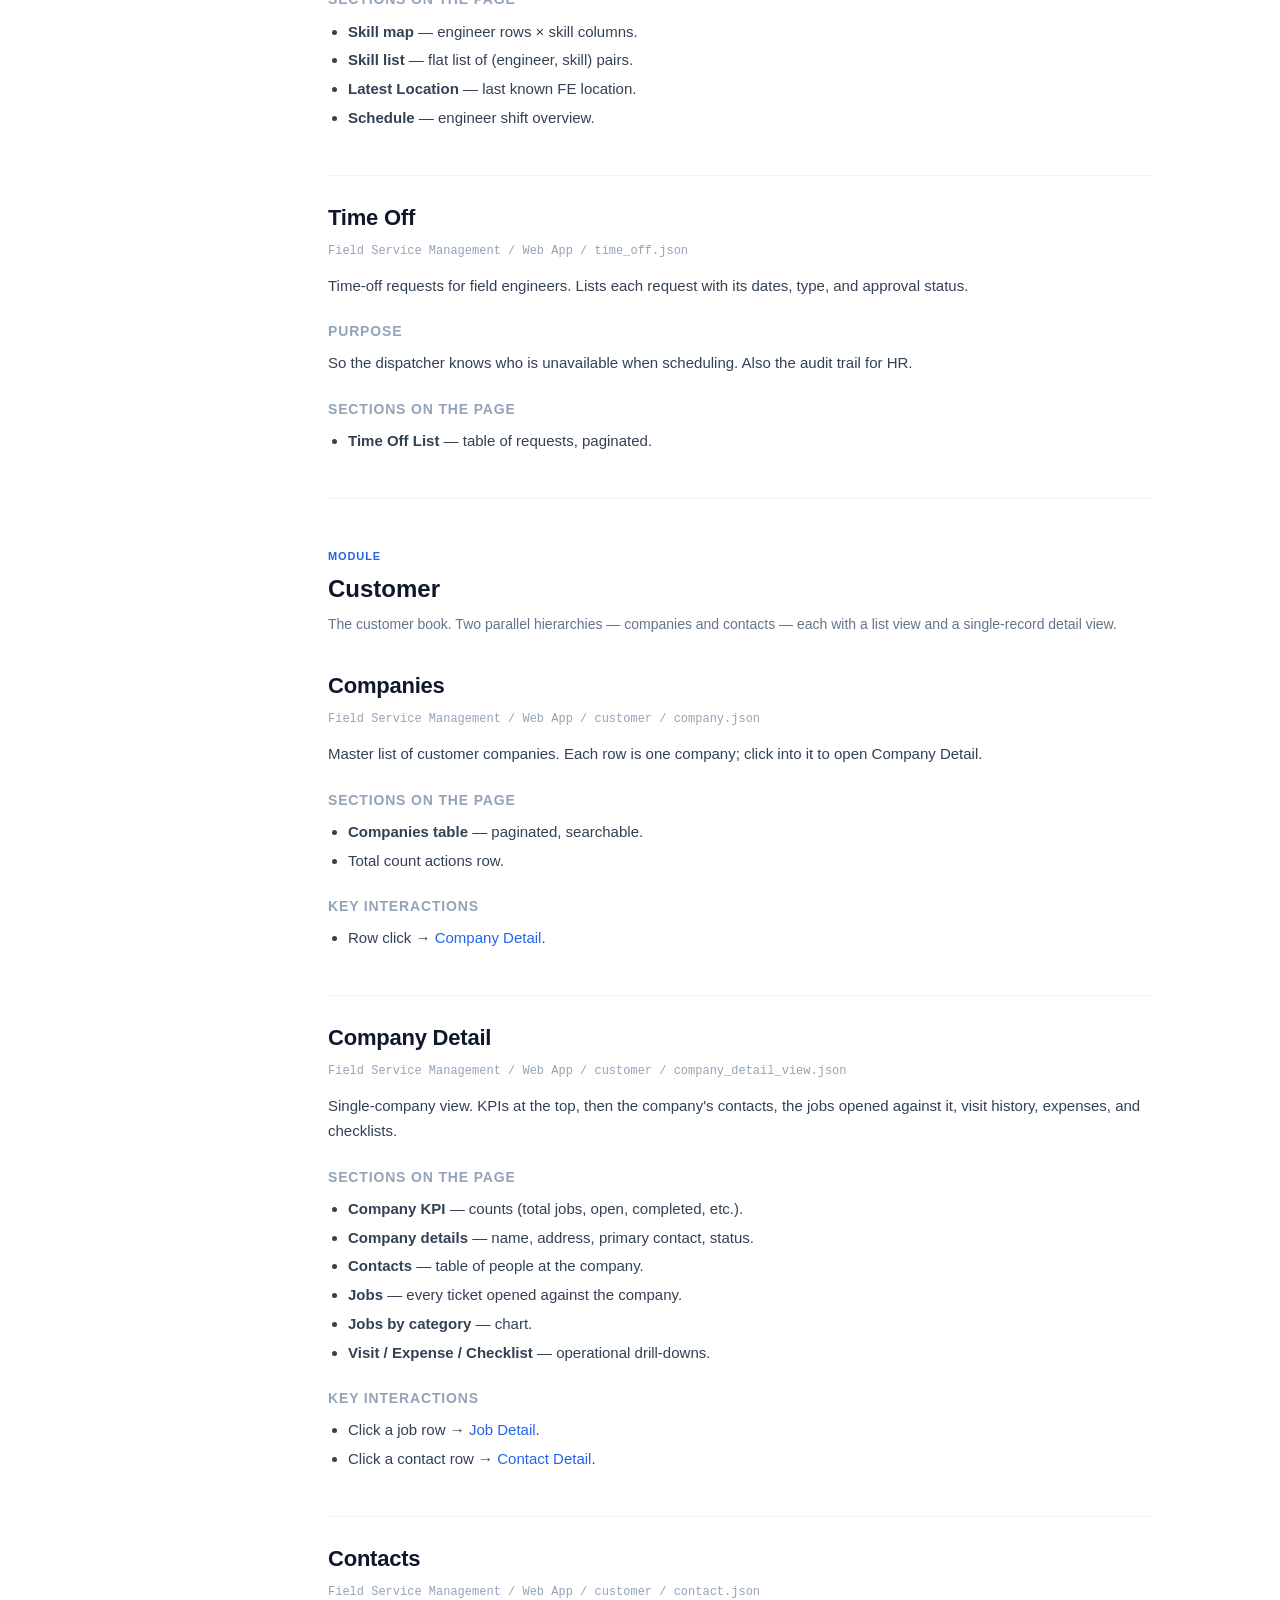
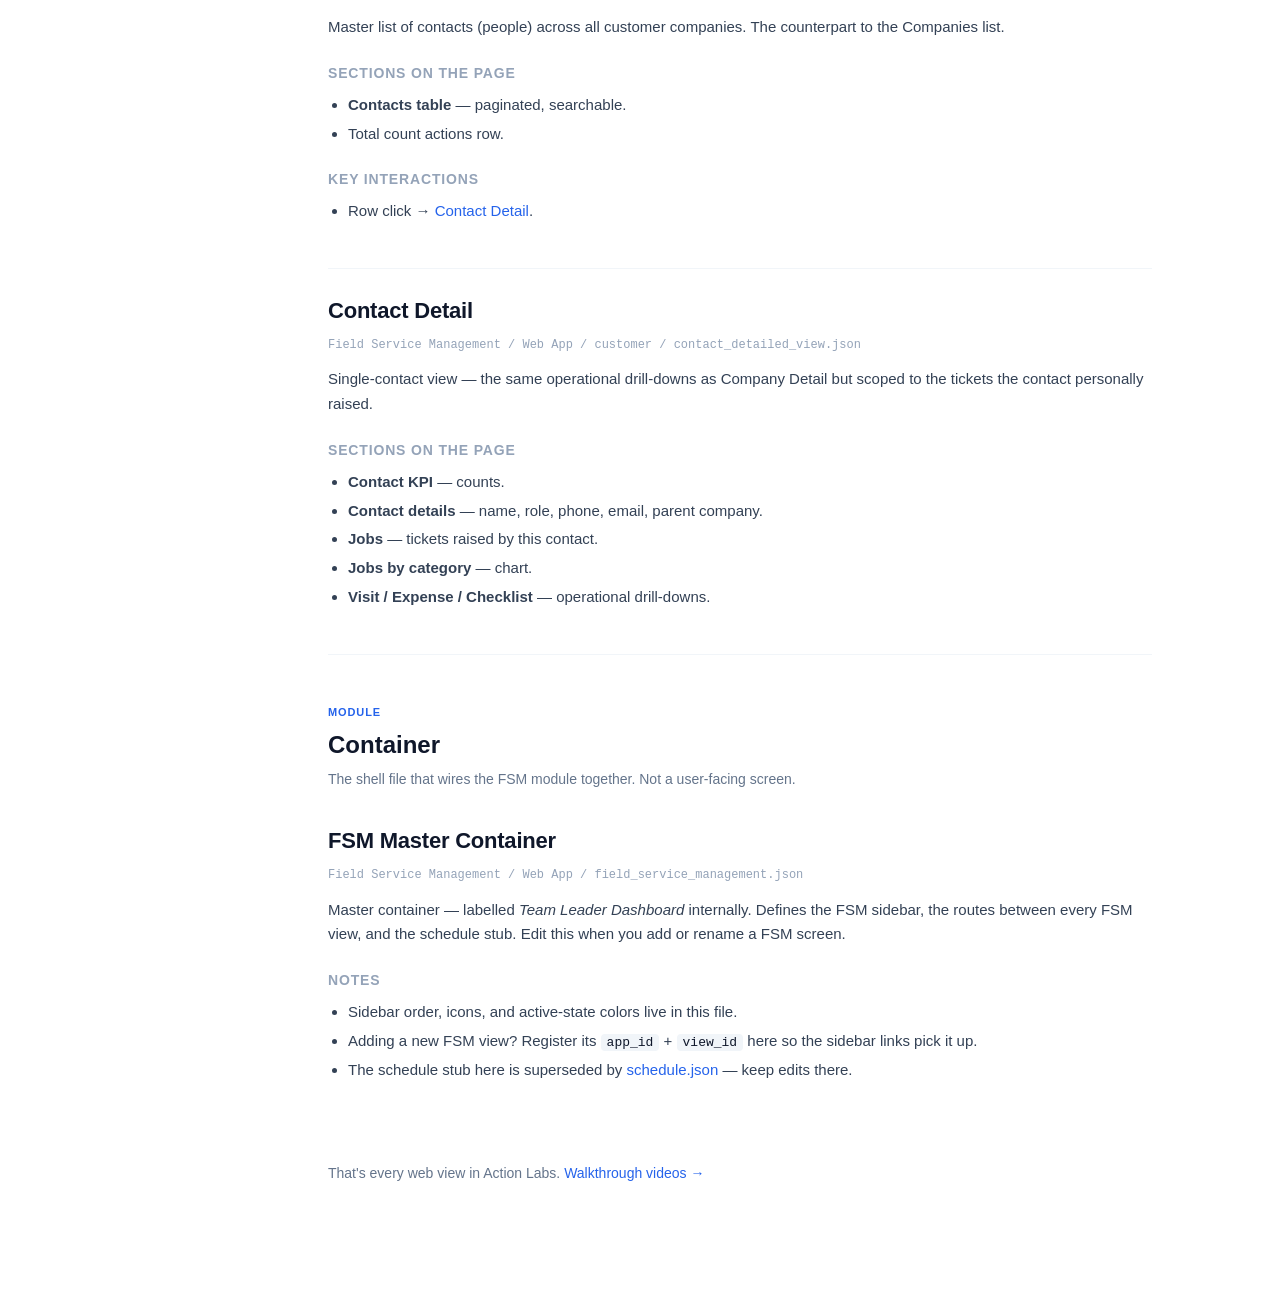
==== commit 4d13fec6: "Rewrite Schedule section as weekly drag-and-drop dispatch board Three regions: technicians (left), w" ====
--- a/documentation/index.html
+++ b/documentation/index.html
@@ -420,35 +420,46 @@
       <section id="fsm-schedule" class="view-section">
         <h2>Schedule / Dispatch Board</h2>
         <p class="section-meta">Field Service Management / Web App / schedule.json</p>
-        <p>
-          The weekly dispatch board. Technicians on the Y-axis, days of the week on
-          the X-axis, and a pool of unscheduled jobs alongside. Drag-and-drop a job
-          card onto a technician-day cell to assign it.
-        </p>
-
-        <h3>Purpose</h3>
-        <p>
-          The primary scheduling tool. Replaces the old "WhatsApp + spreadsheet"
-          loop with a visual board so leads can see capacity at a glance.
-        </p>
-
-        <h3>Filters</h3>
-        <ul>
-          <li>Cluster (dropdown)</li>
-          <li>Employee (dropdown)</li>
-          <li>Schedule stats summary at the top</li>
-        </ul>
-
-        <h3>Key interactions</h3>
-        <ul>
-          <li>Drag job card → technician × date cell to assign.</li>
-          <li>Click a job card to view or edit its details.</li>
-          <li>Unscheduled-jobs pool drains as you assign.</li>
+
+        <div class="callout info">
+          <strong>New feature.</strong> A weekly dispatch board for visualising
+          and reassigning jobs across the team — replaces the old
+          "WhatsApp + spreadsheet" workflow.
+        </div>
+
+        <p>
+          One screen, three regions, drag-and-drop between them.
+        </p>
+
+        <h3>Layout</h3>
+        <ul>
+          <li><strong>Left column — Technicians.</strong> One row per field engineer in the cluster. This is who you're scheduling.</li>
+          <li><strong>Middle — Week grid.</strong> Seven columns, one per day of the current week. The cell at <em>(technician, date)</em> shows every job already assigned to that technician for that date.</li>
+          <li><strong>Right column — Unassigned jobs.</strong> The pool of tickets that haven't been put on anyone's calendar yet. This drains as you assign.</li>
+        </ul>
+
+        <p>
+          So at a glance you can see: who is busy on which day, who has capacity,
+          and what's still waiting to be handed out.
+        </p>
+
+        <h3>Drag-and-drop interactions</h3>
+        <ul>
+          <li><strong>Assign an unassigned job</strong> — pick up a job card from the right-hand pool and drop it on any <em>(technician × date)</em> cell in the week grid. The job leaves the pool and shows up on that technician's day.</li>
+          <li><strong>Re-assign an already-scheduled job</strong> — pick up a job card already on the grid and drop it on a different cell. Use this to move a job between technicians, between days, or both at once.</li>
+        </ul>
+
+        <h3>Filters &amp; summary</h3>
+        <ul>
+          <li><strong>Cluster</strong> dropdown — narrows the technician list.</li>
+          <li><strong>Employee</strong> dropdown — focus the board on one person.</li>
+          <li><strong>Priority badges at the top</strong> — running counts of Urgent, High, Medium, Low, Severity 4, and None across the visible board (driven by <code>sch_stats</code>).</li>
         </ul>
 
         <div class="callout">
-          <strong>Layout note:</strong> the sticky-filter pattern with dropdowns is
-          known not to render correctly on this view — keep filters non-sticky.
+          <strong>Layout note for builders:</strong> the sticky-filter pattern with
+          dropdowns is known not to render correctly on this view — keep the filter
+          row non-sticky.
         </div>
       </section>
 
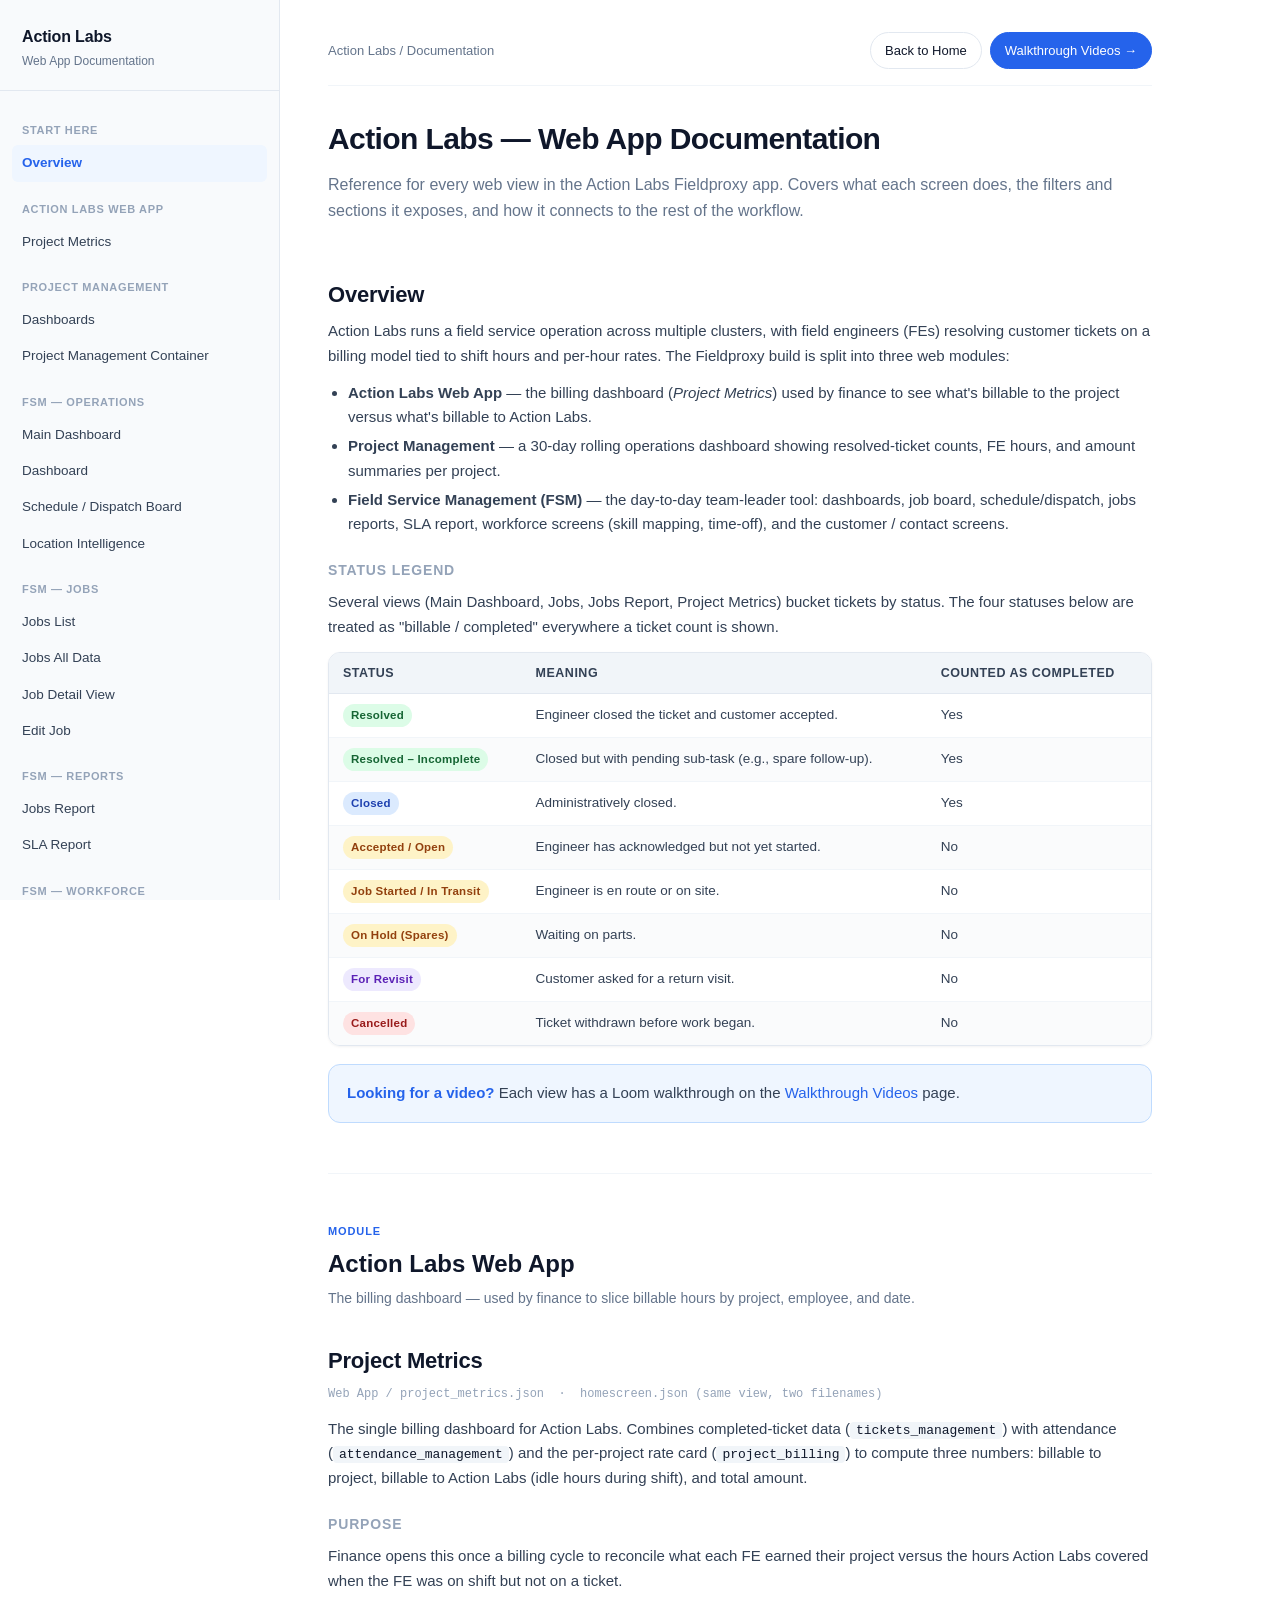
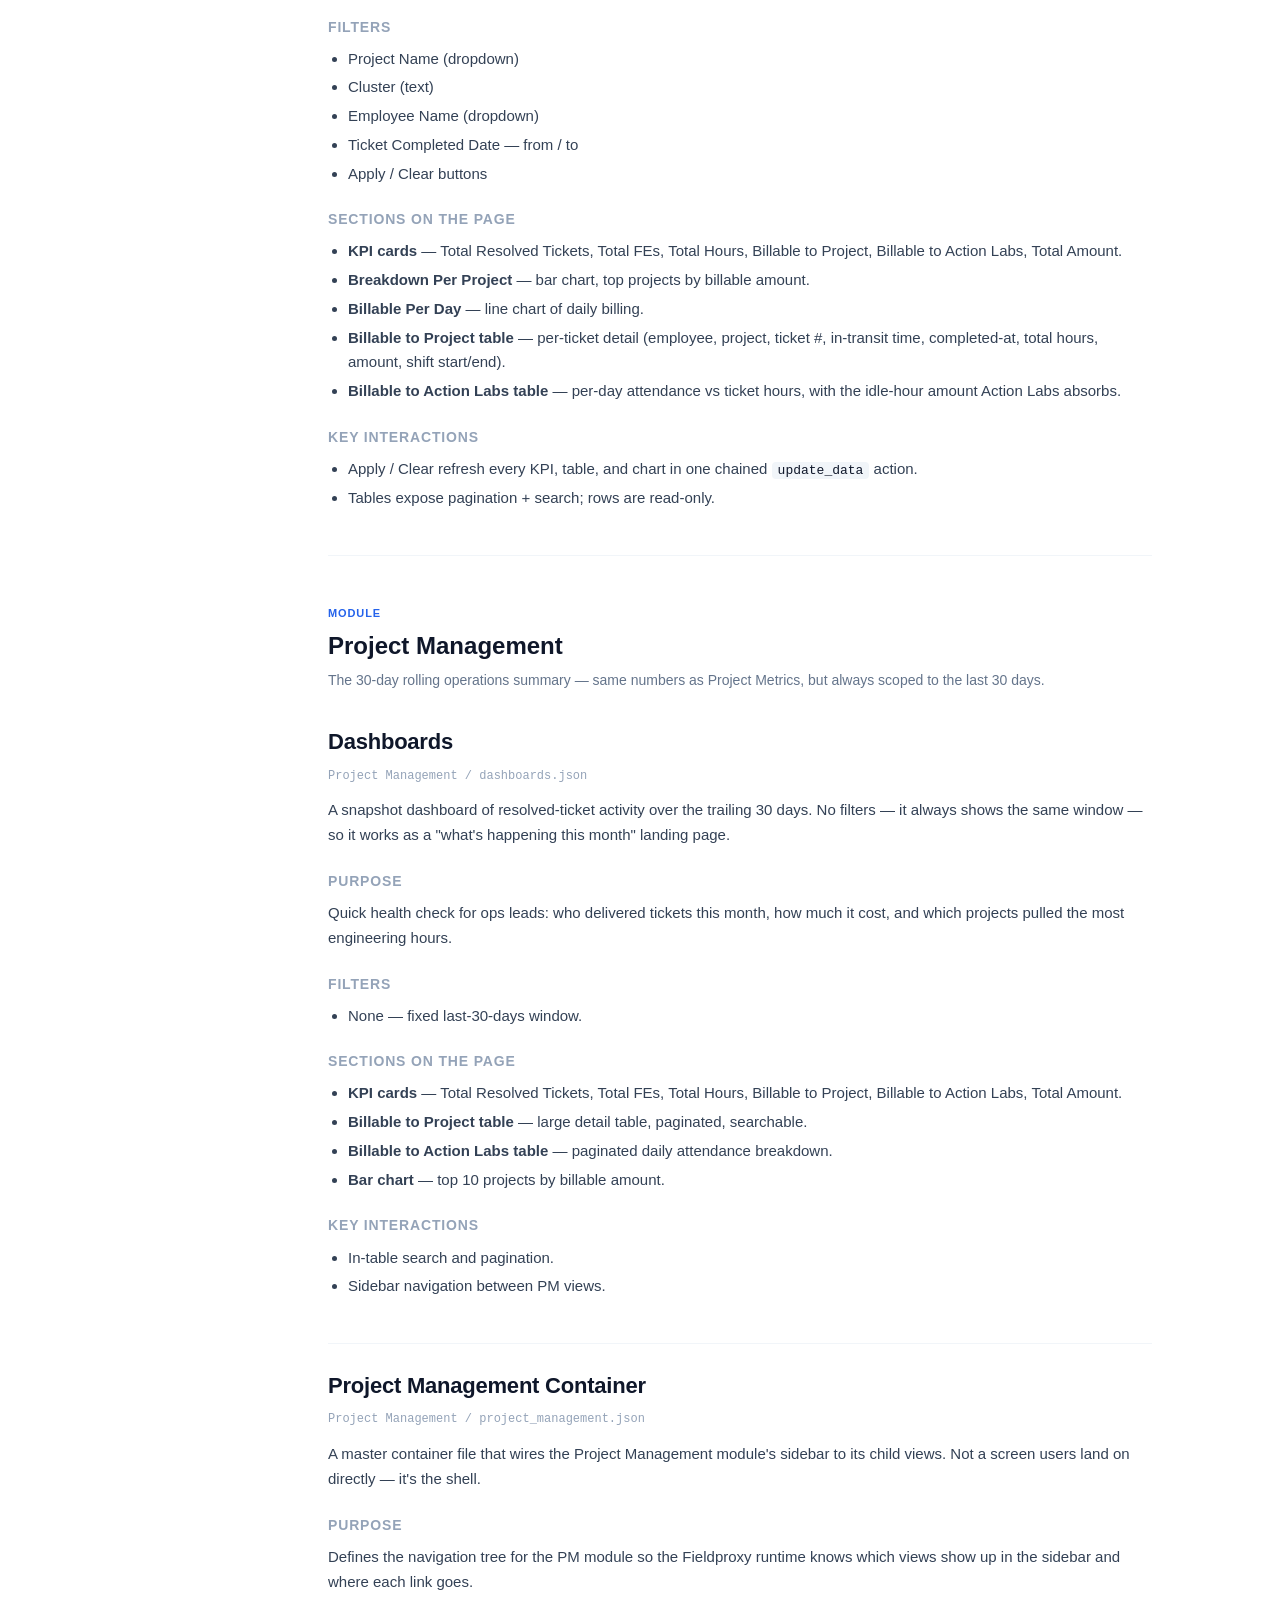
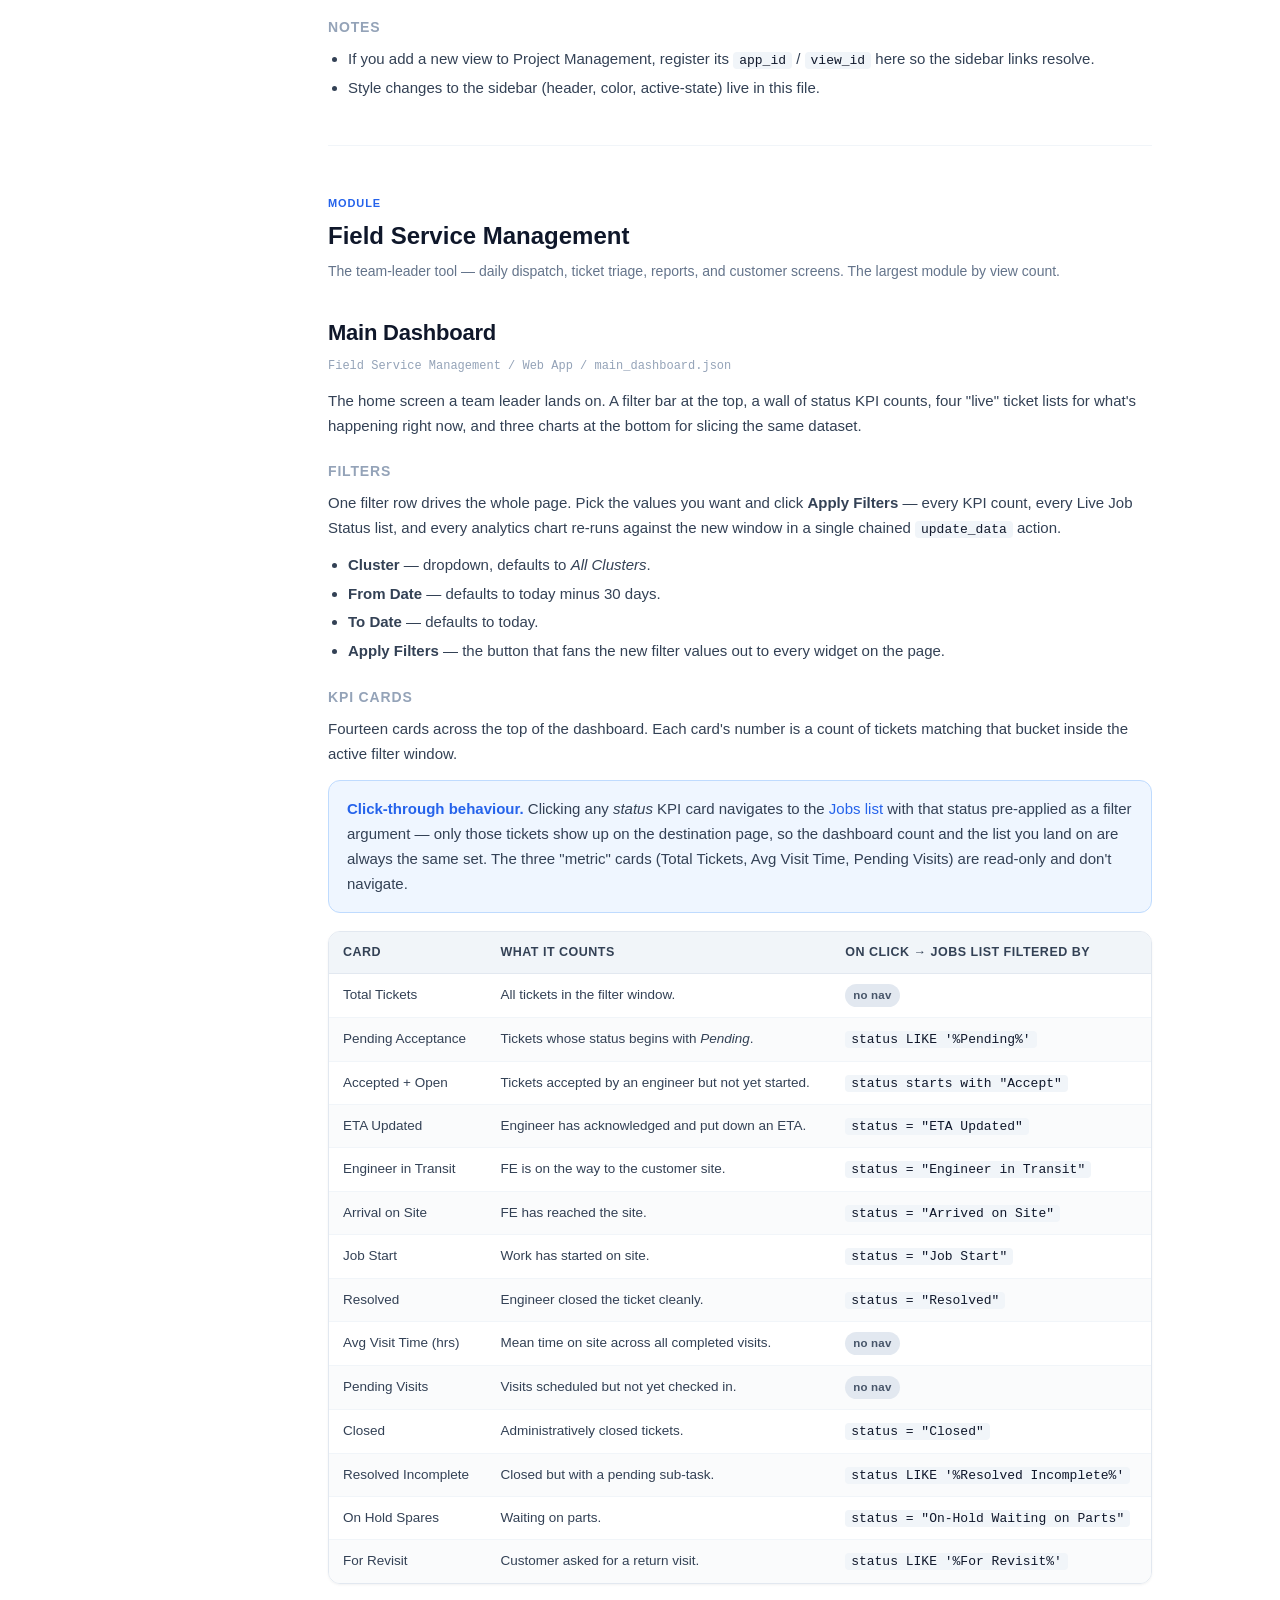
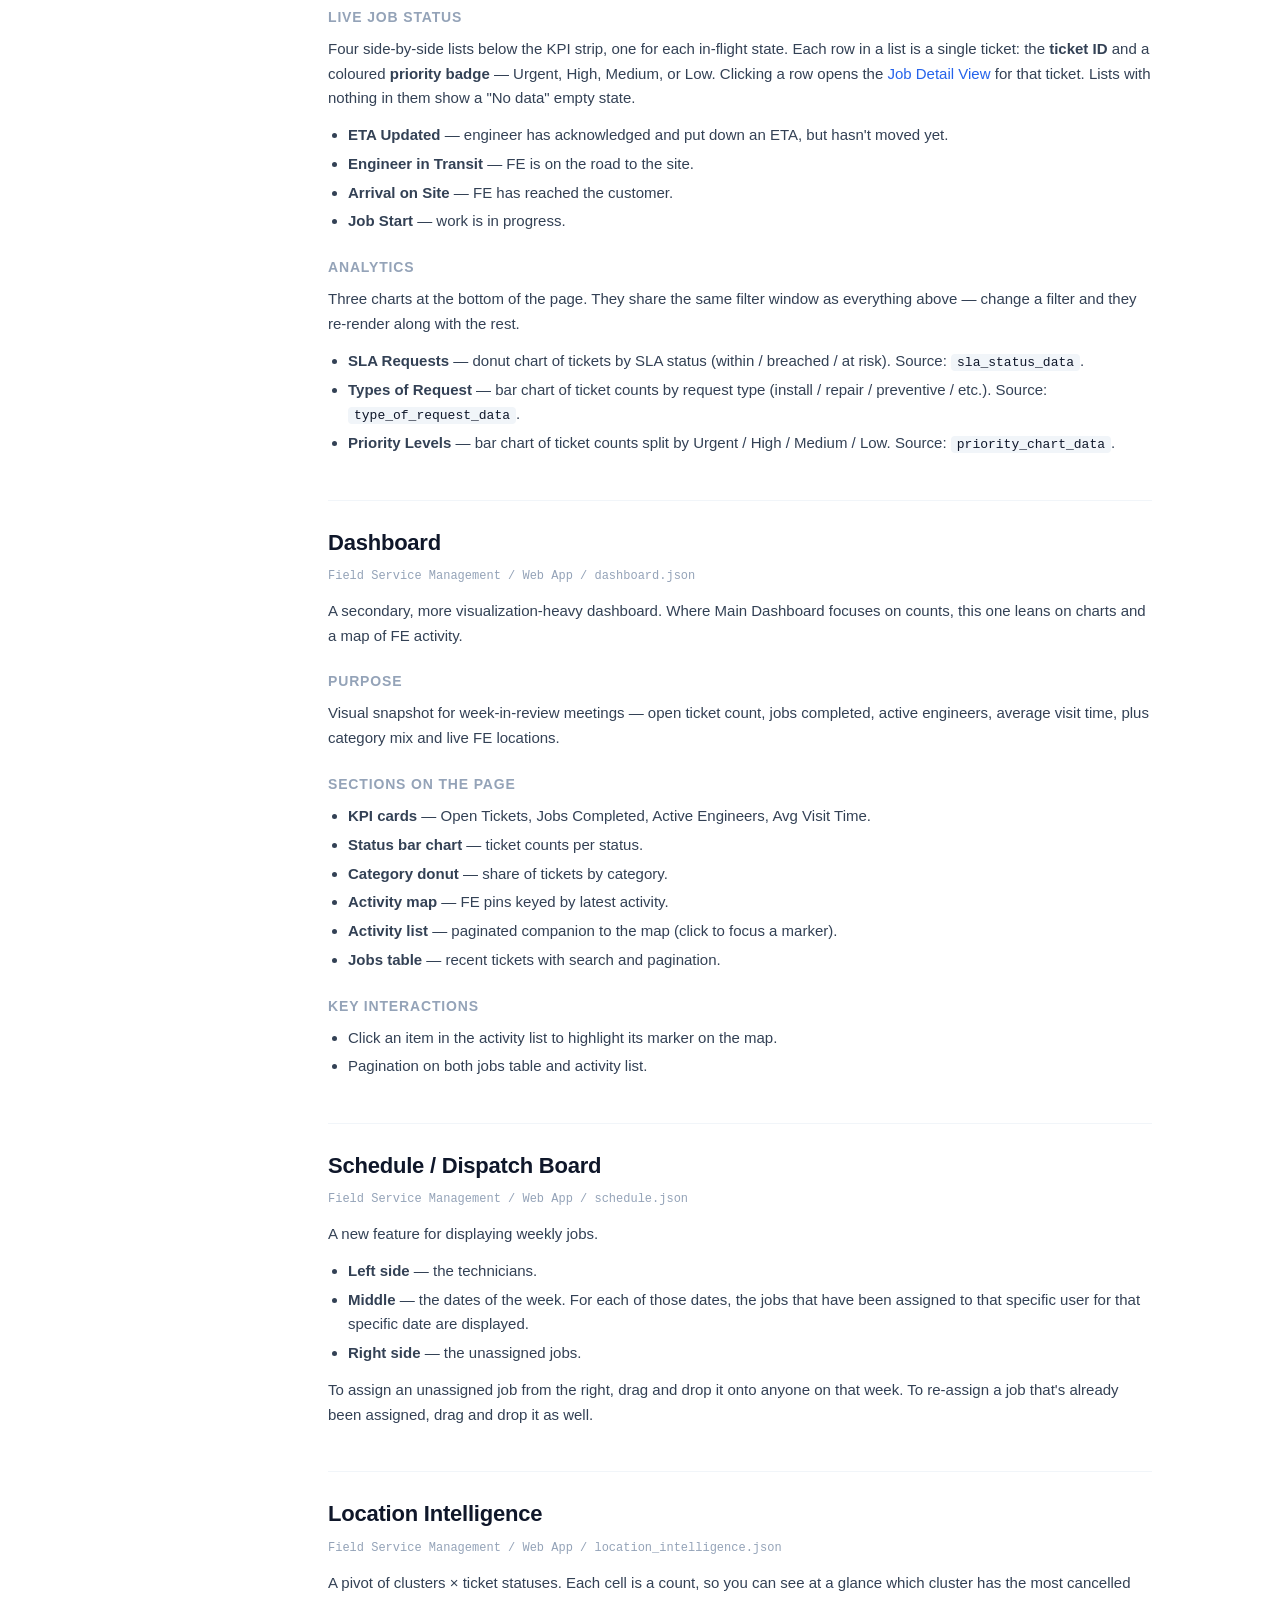
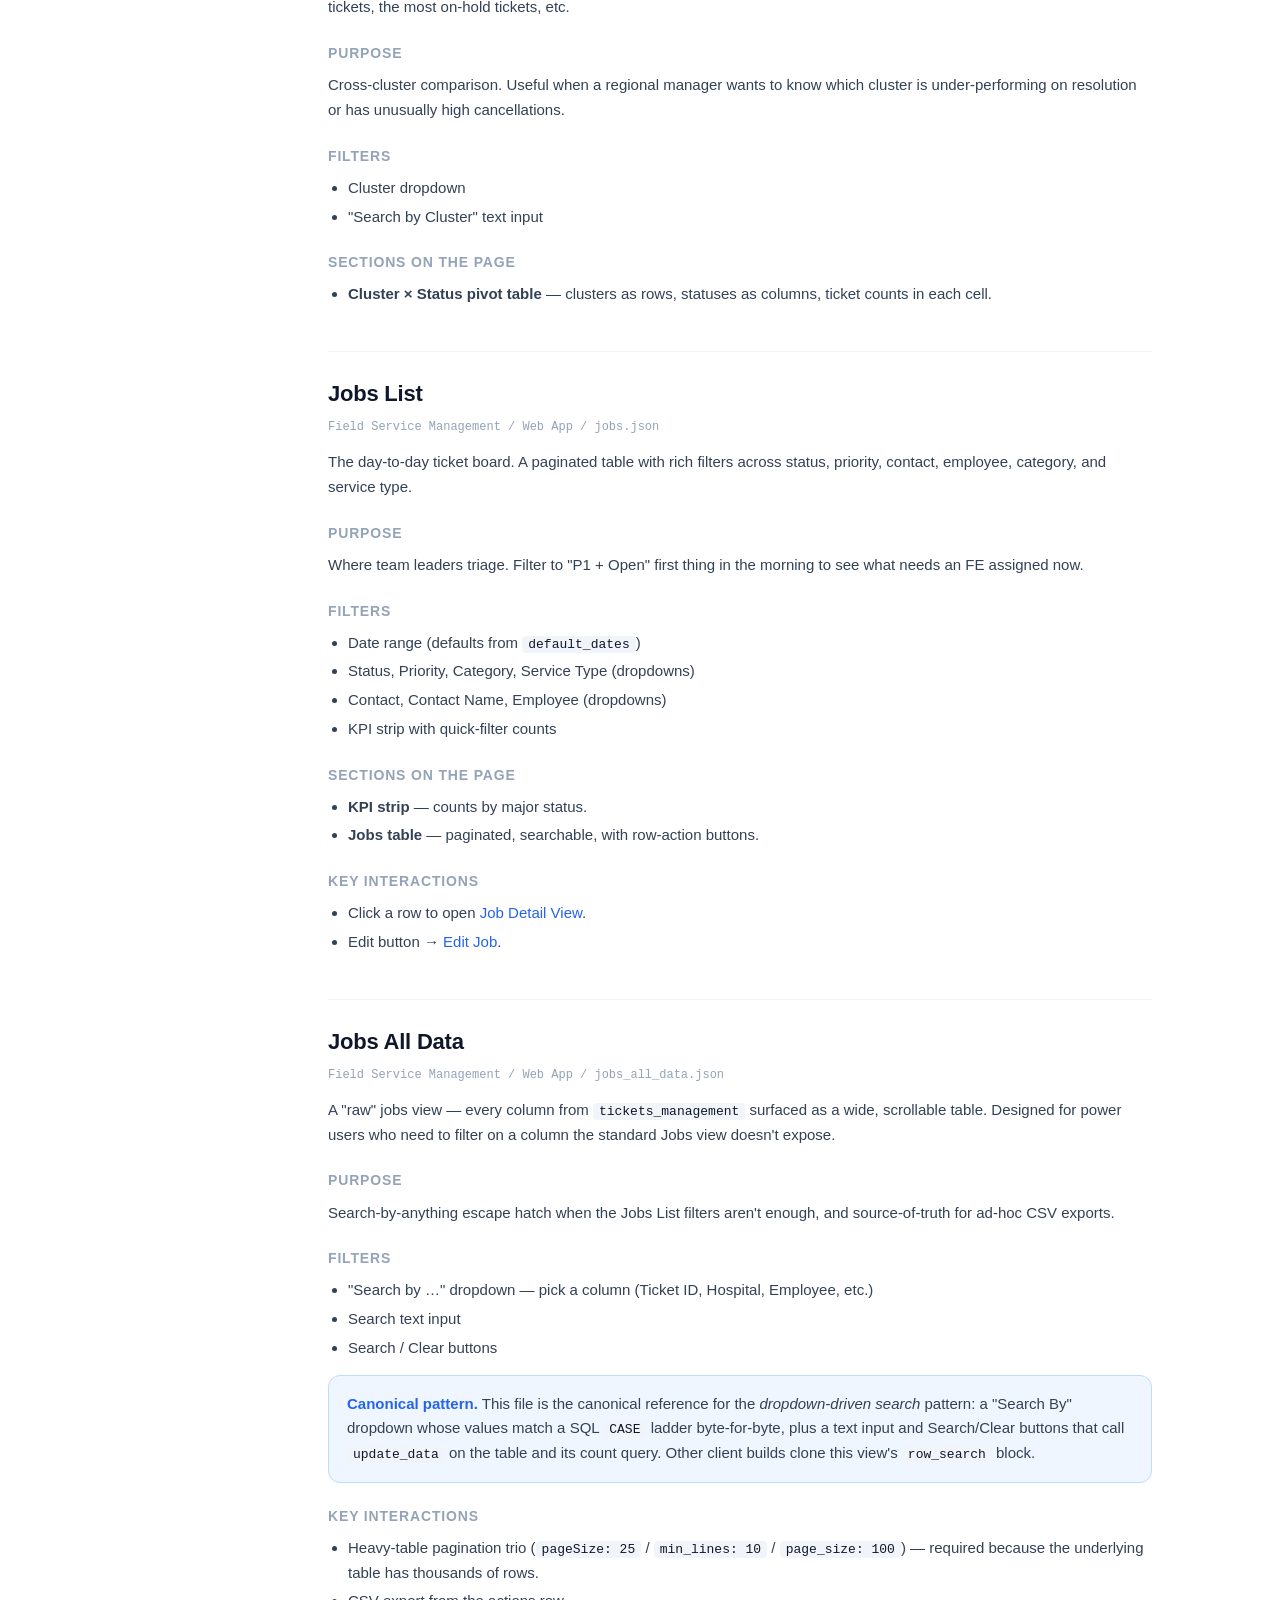
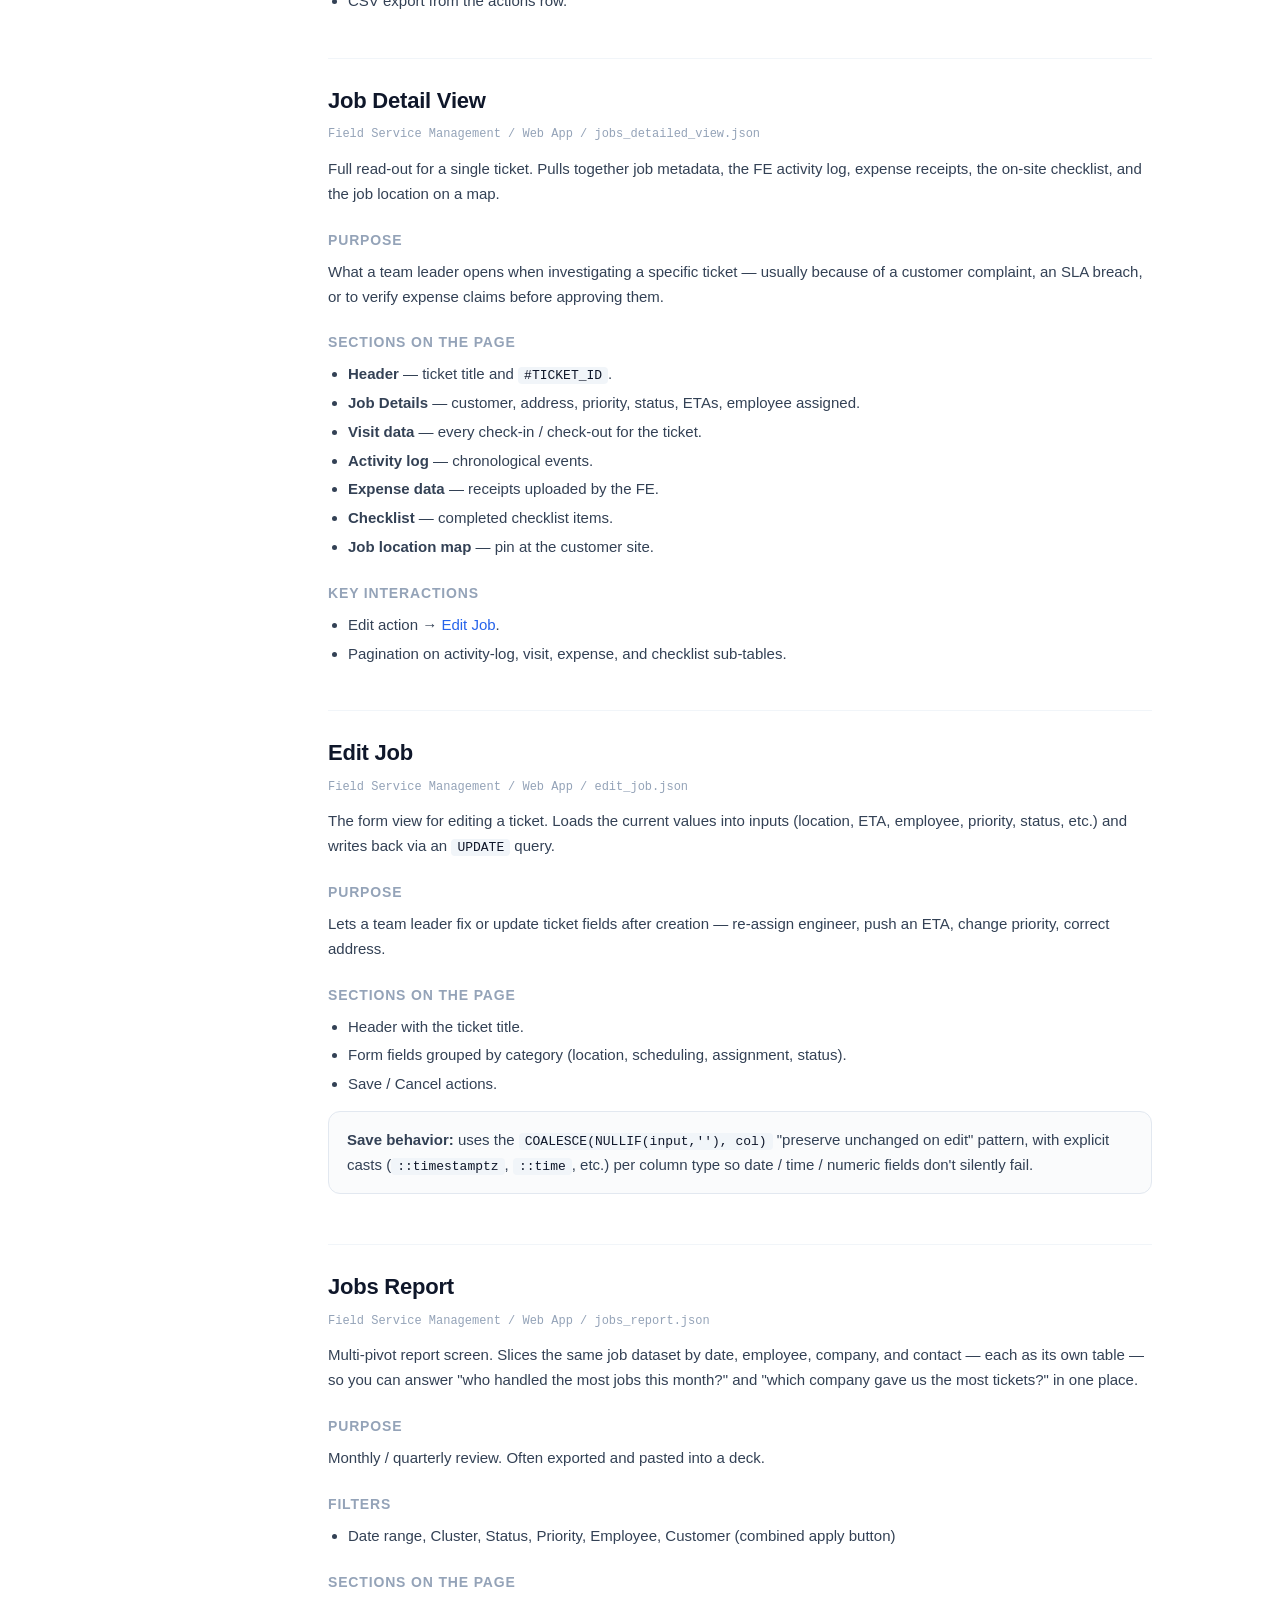
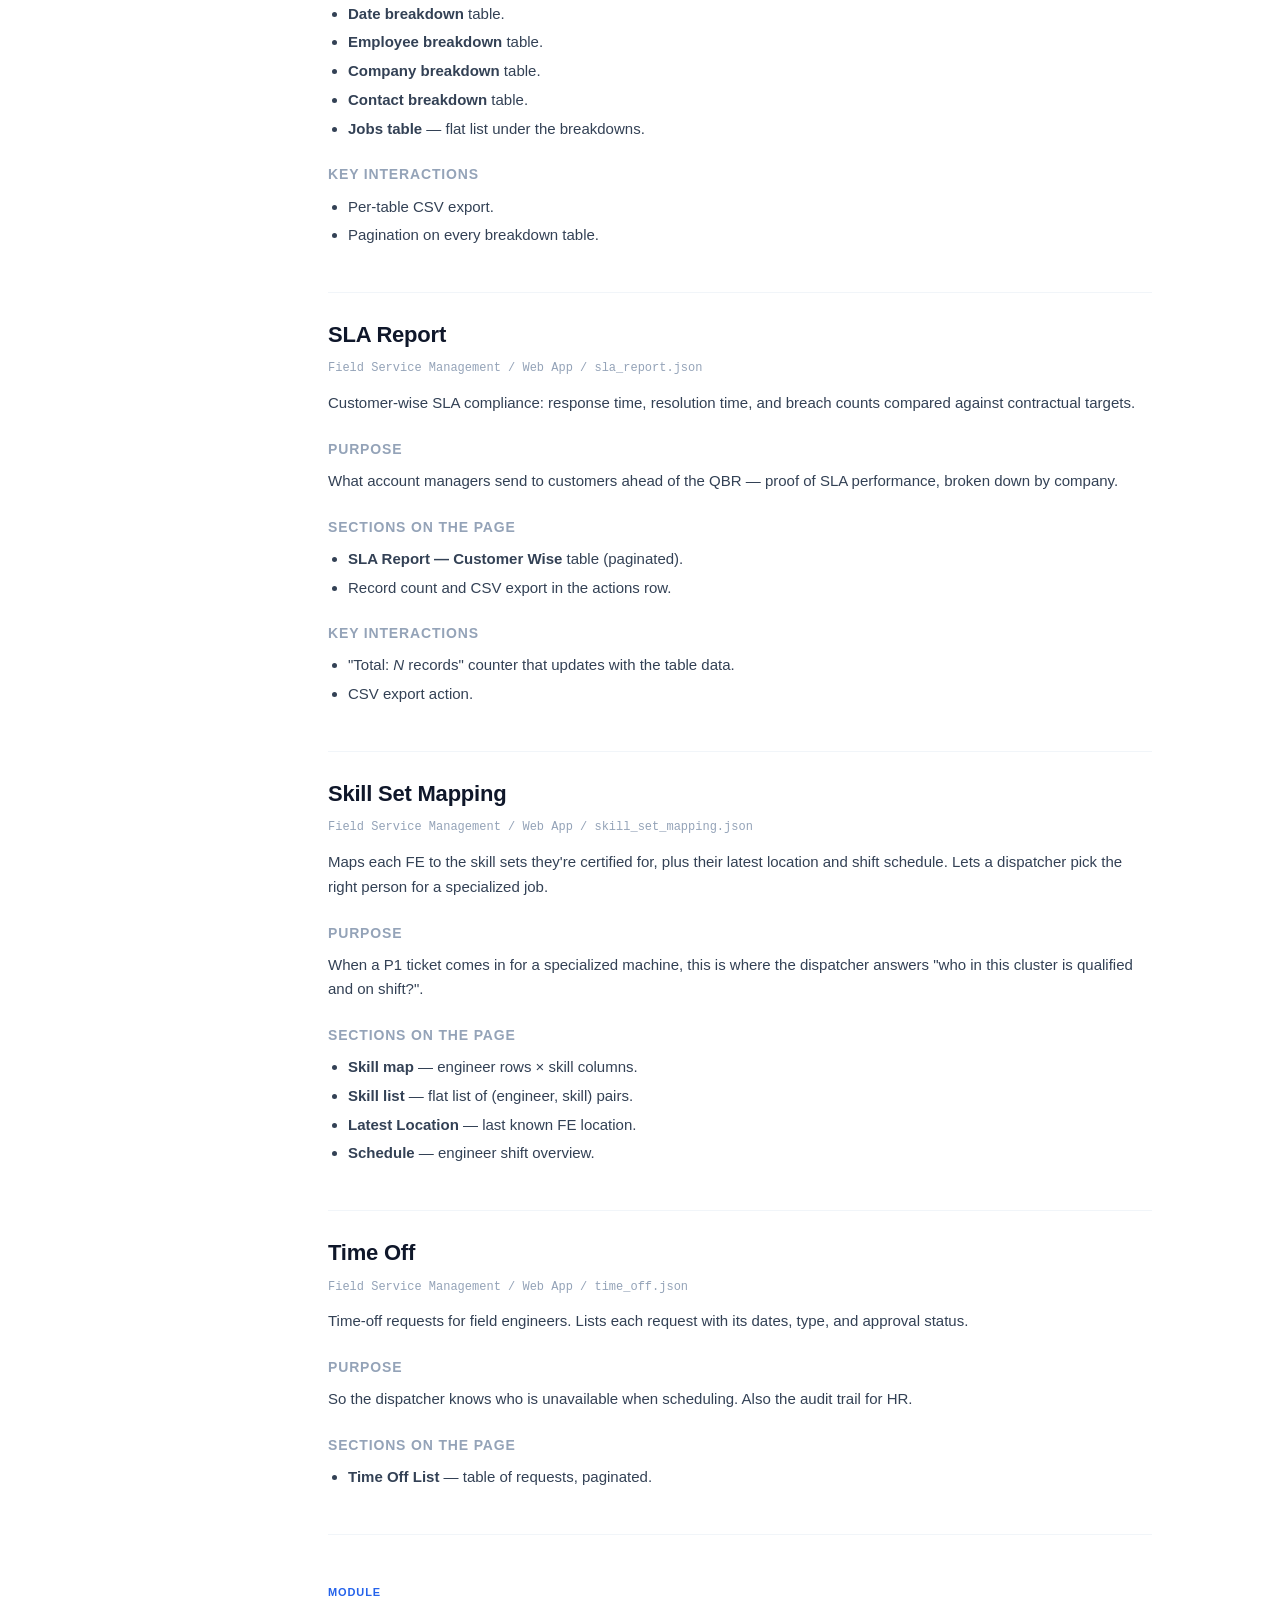
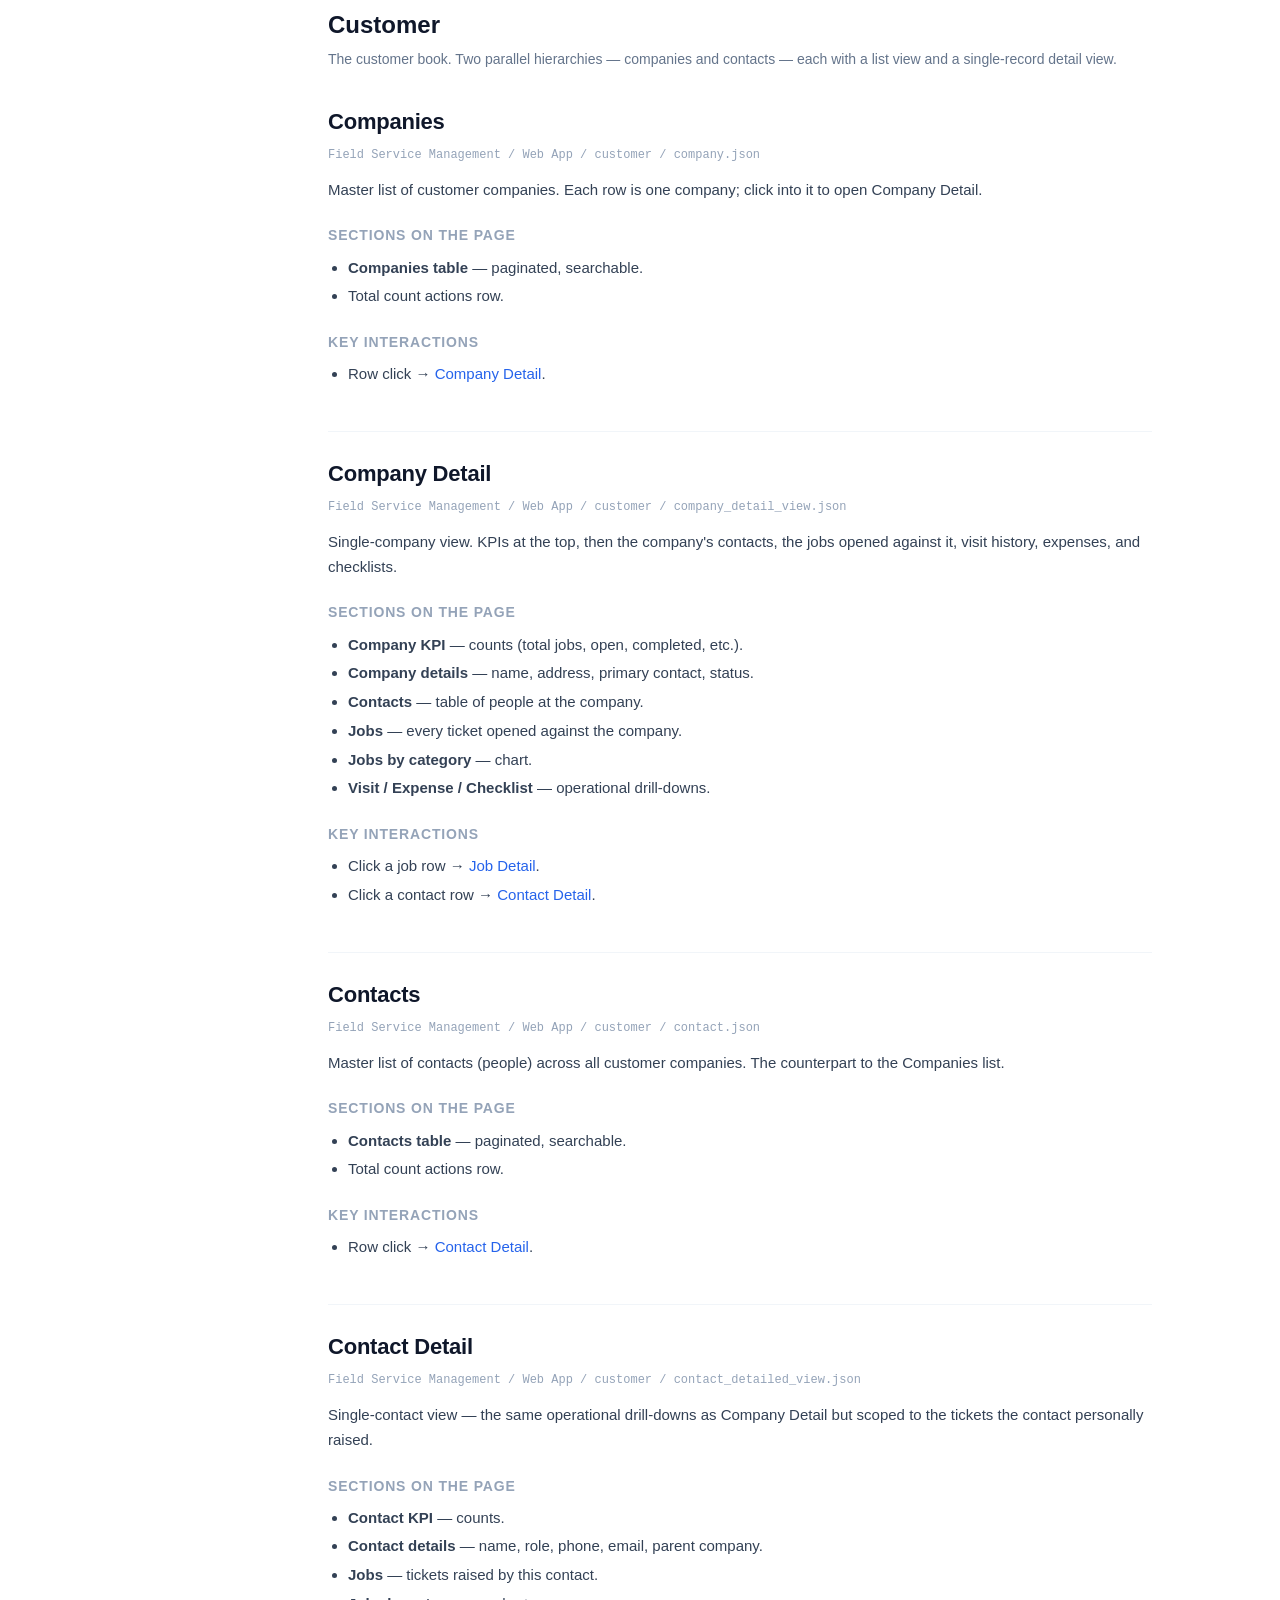
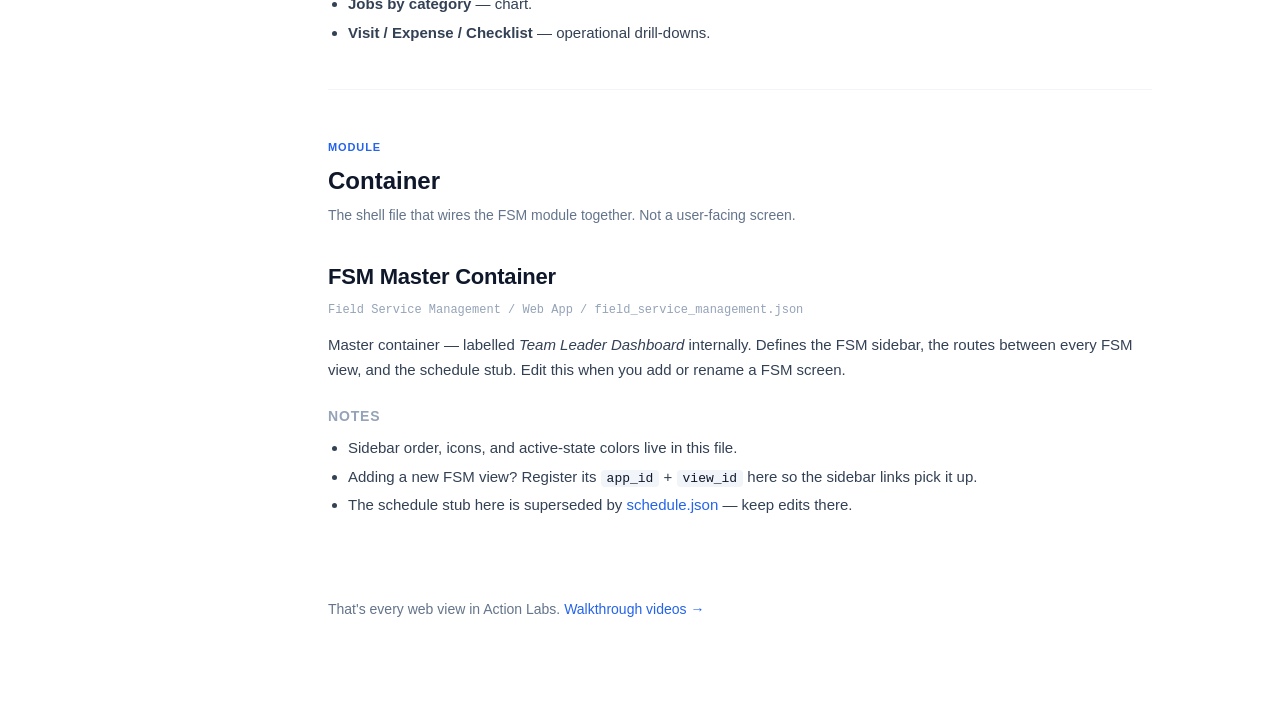
==== commit e945ea3d: "Schedule section: keep only the user's description Strip framing, filter list, priority-badge note, " ====
--- a/documentation/index.html
+++ b/documentation/index.html
@@ -421,46 +421,21 @@
         <h2>Schedule / Dispatch Board</h2>
         <p class="section-meta">Field Service Management / Web App / schedule.json</p>
 
-        <div class="callout info">
-          <strong>New feature.</strong> A weekly dispatch board for visualising
-          and reassigning jobs across the team — replaces the old
-          "WhatsApp + spreadsheet" workflow.
-        </div>
-
-        <p>
-          One screen, three regions, drag-and-drop between them.
-        </p>
-
-        <h3>Layout</h3>
-        <ul>
-          <li><strong>Left column — Technicians.</strong> One row per field engineer in the cluster. This is who you're scheduling.</li>
-          <li><strong>Middle — Week grid.</strong> Seven columns, one per day of the current week. The cell at <em>(technician, date)</em> shows every job already assigned to that technician for that date.</li>
-          <li><strong>Right column — Unassigned jobs.</strong> The pool of tickets that haven't been put on anyone's calendar yet. This drains as you assign.</li>
-        </ul>
-
-        <p>
-          So at a glance you can see: who is busy on which day, who has capacity,
-          and what's still waiting to be handed out.
-        </p>
-
-        <h3>Drag-and-drop interactions</h3>
-        <ul>
-          <li><strong>Assign an unassigned job</strong> — pick up a job card from the right-hand pool and drop it on any <em>(technician × date)</em> cell in the week grid. The job leaves the pool and shows up on that technician's day.</li>
-          <li><strong>Re-assign an already-scheduled job</strong> — pick up a job card already on the grid and drop it on a different cell. Use this to move a job between technicians, between days, or both at once.</li>
-        </ul>
-
-        <h3>Filters &amp; summary</h3>
-        <ul>
-          <li><strong>Cluster</strong> dropdown — narrows the technician list.</li>
-          <li><strong>Employee</strong> dropdown — focus the board on one person.</li>
-          <li><strong>Priority badges at the top</strong> — running counts of Urgent, High, Medium, Low, Severity 4, and None across the visible board (driven by <code>sch_stats</code>).</li>
-        </ul>
-
-        <div class="callout">
-          <strong>Layout note for builders:</strong> the sticky-filter pattern with
-          dropdowns is known not to render correctly on this view — keep the filter
-          row non-sticky.
-        </div>
+        <p>
+          A new feature for displaying weekly jobs.
+        </p>
+
+        <ul>
+          <li><strong>Left side</strong> — the technicians.</li>
+          <li><strong>Middle</strong> — the dates of the week. For each of those dates, the jobs that have been assigned to that specific user for that specific date are displayed.</li>
+          <li><strong>Right side</strong> — the unassigned jobs.</li>
+        </ul>
+
+        <p>
+          To assign an unassigned job from the right, drag and drop it onto anyone on
+          that week. To re-assign a job that's already been assigned, drag and drop
+          it as well.
+        </p>
       </section>
 
       <section id="fsm-location-intelligence" class="view-section">
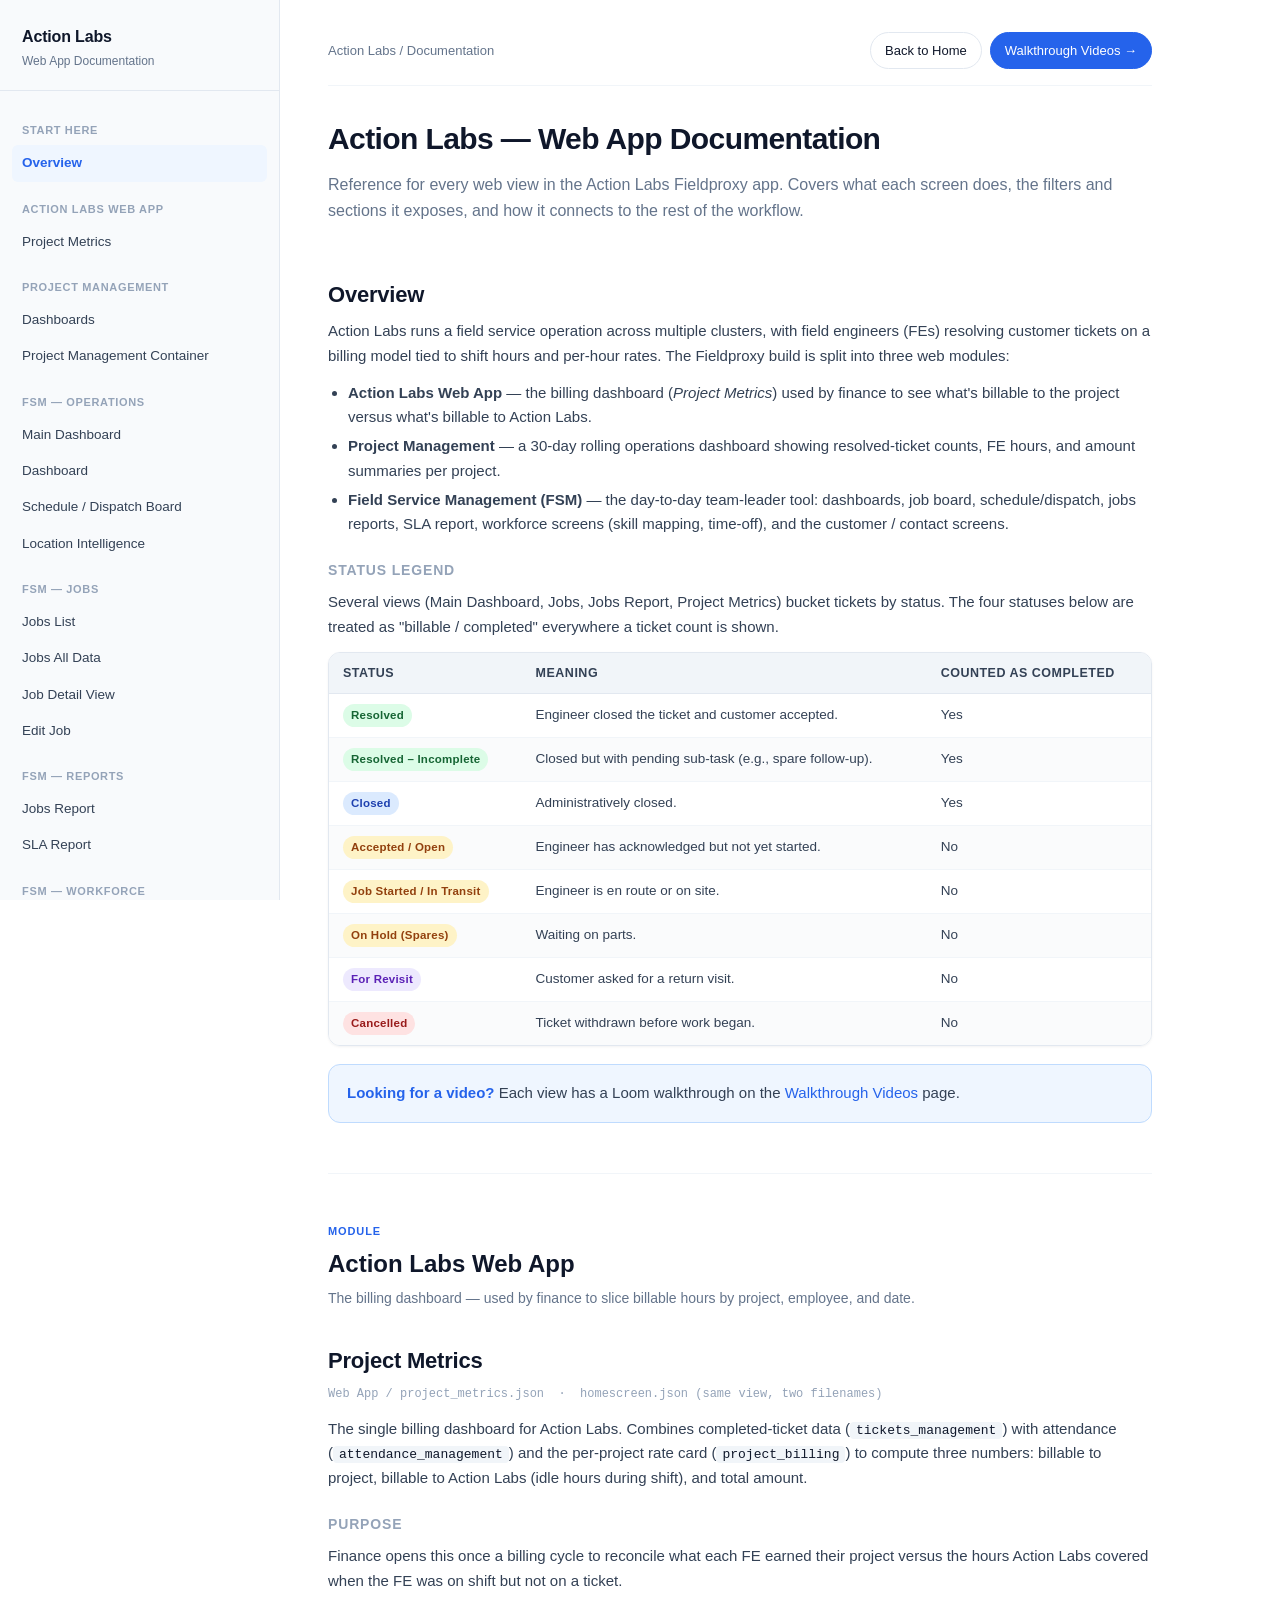
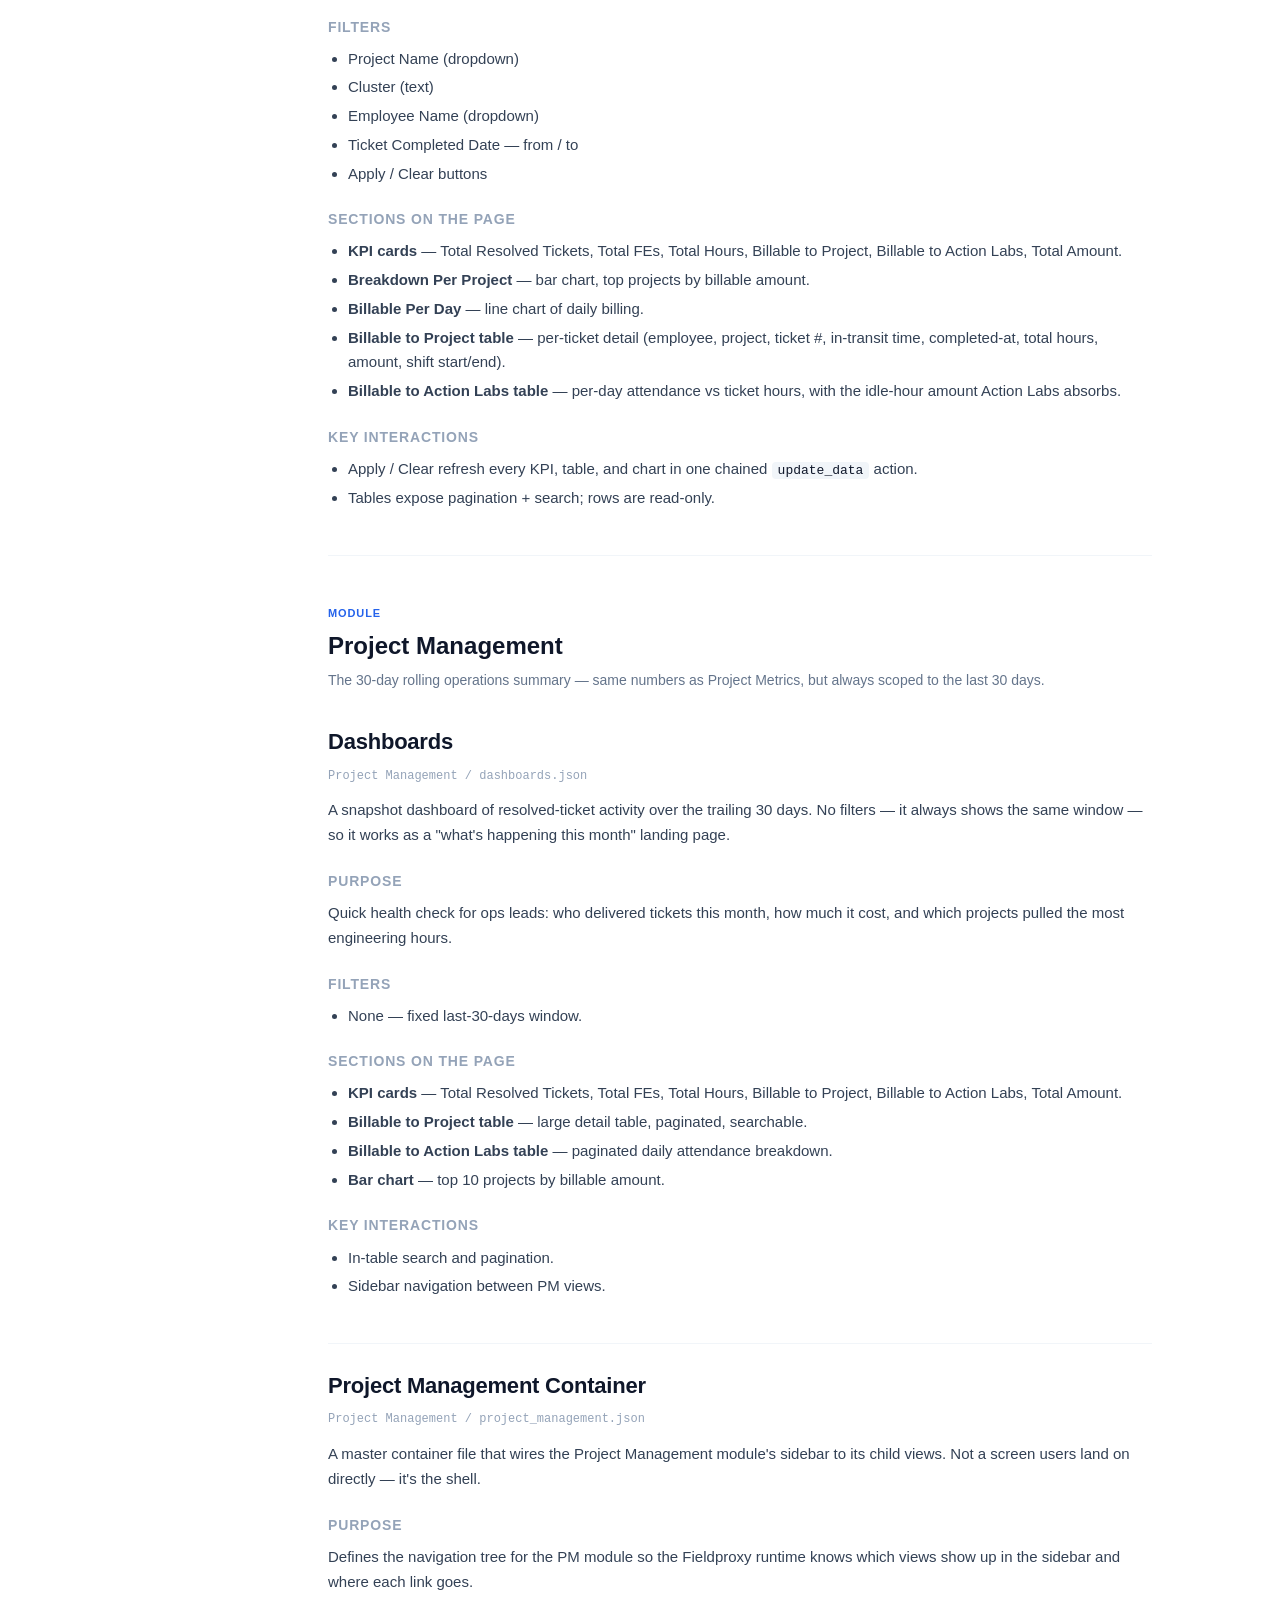
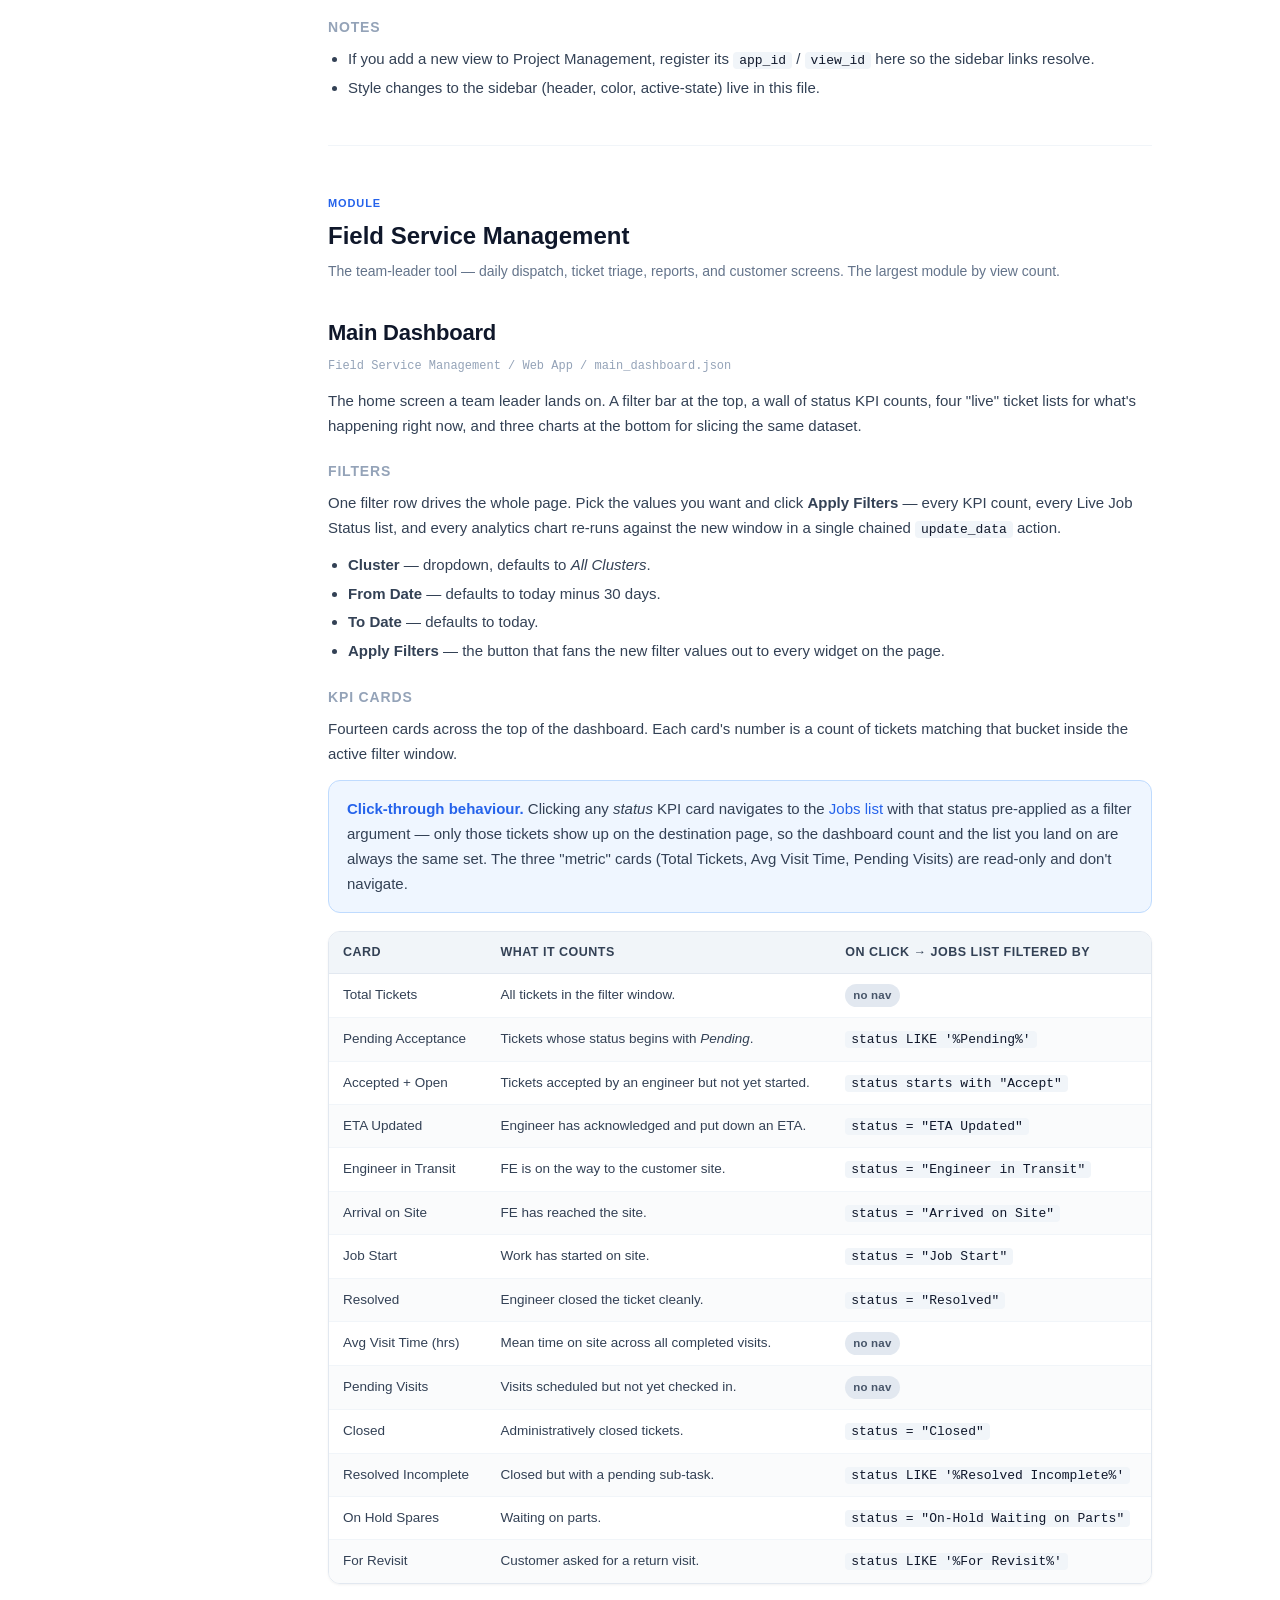
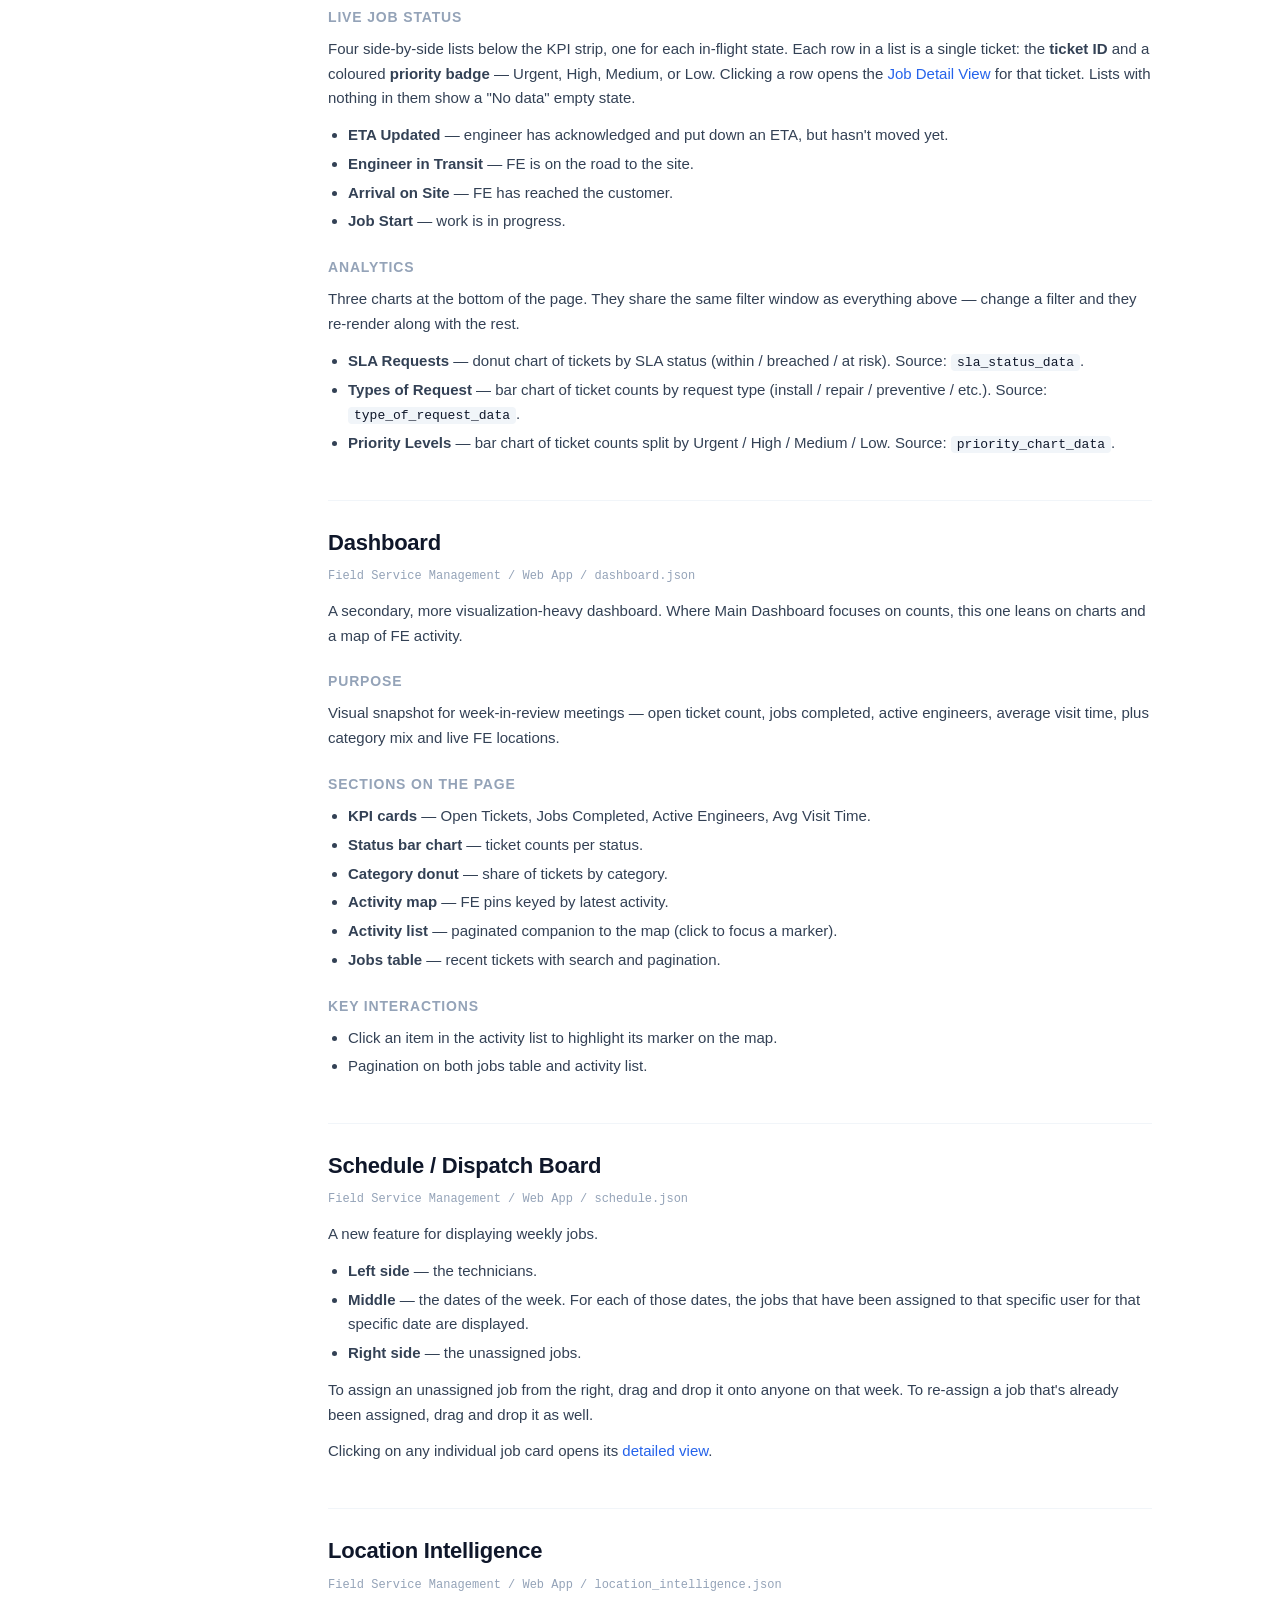
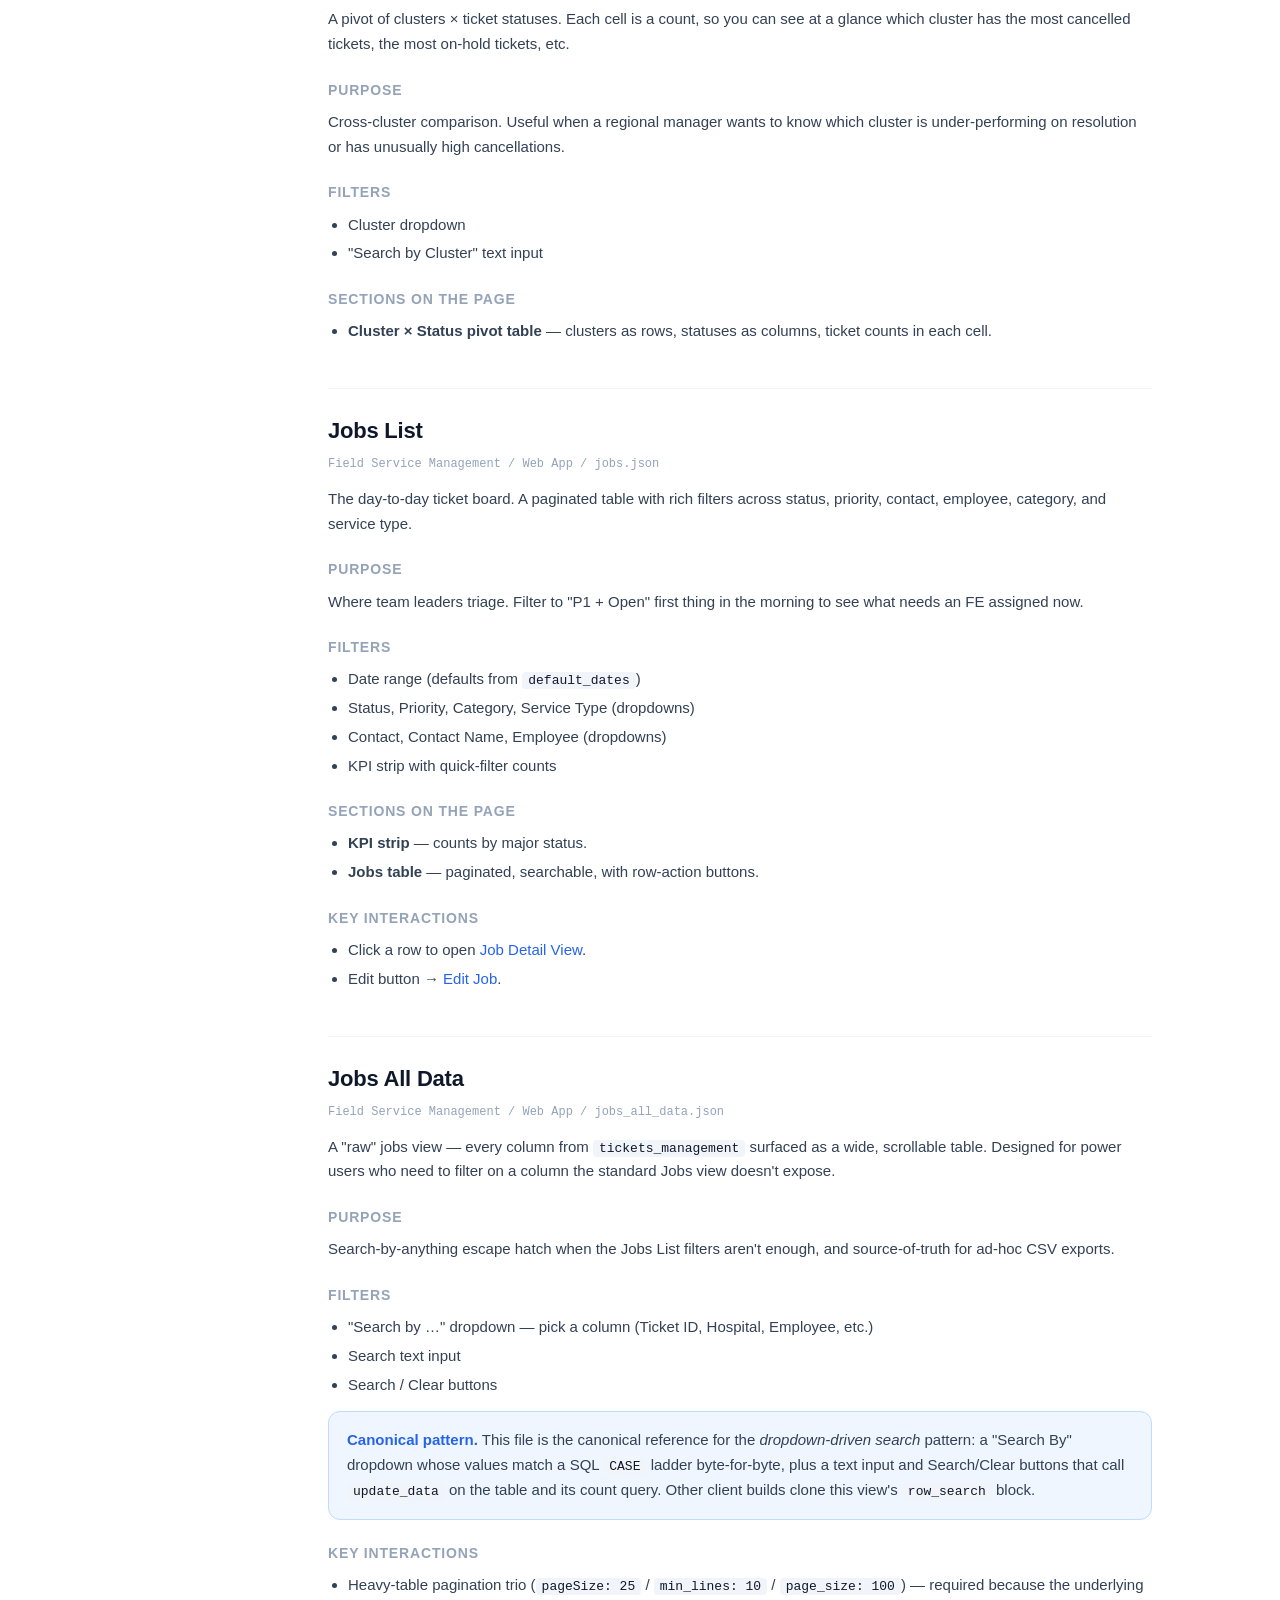
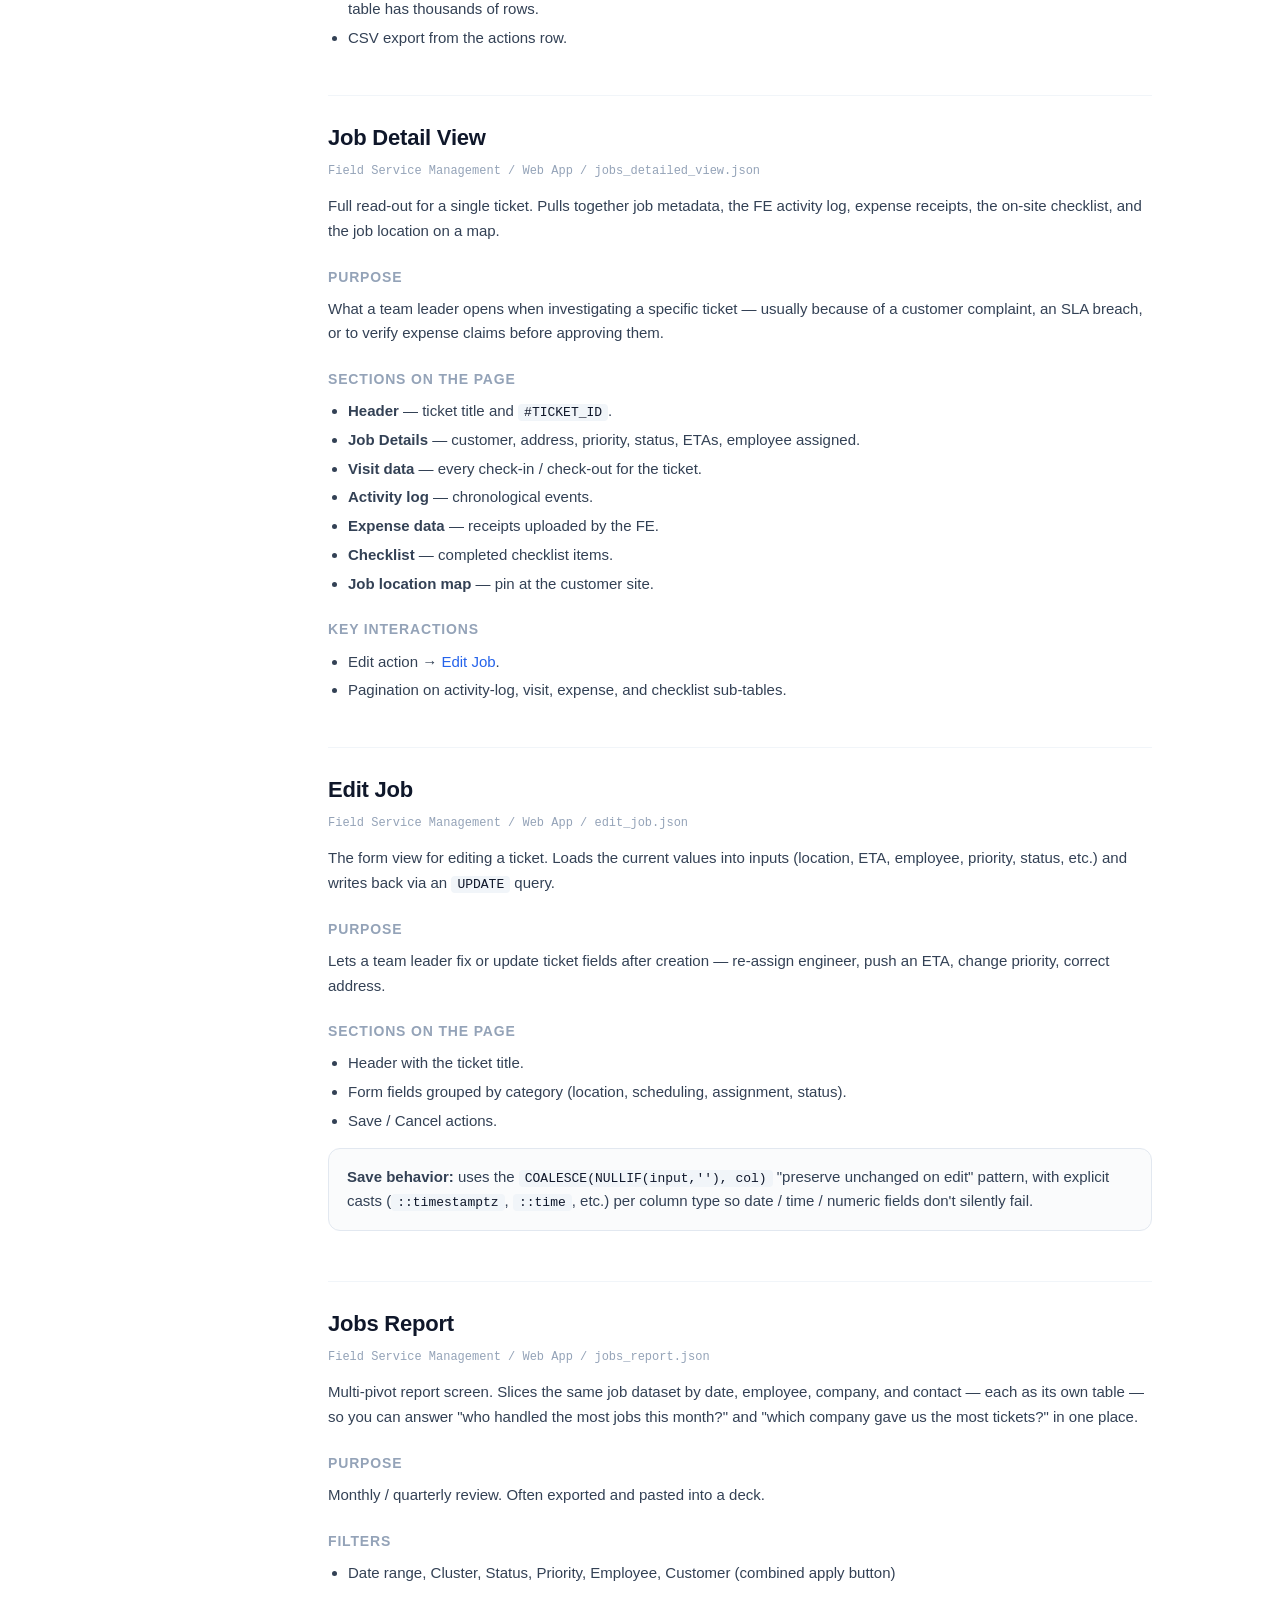
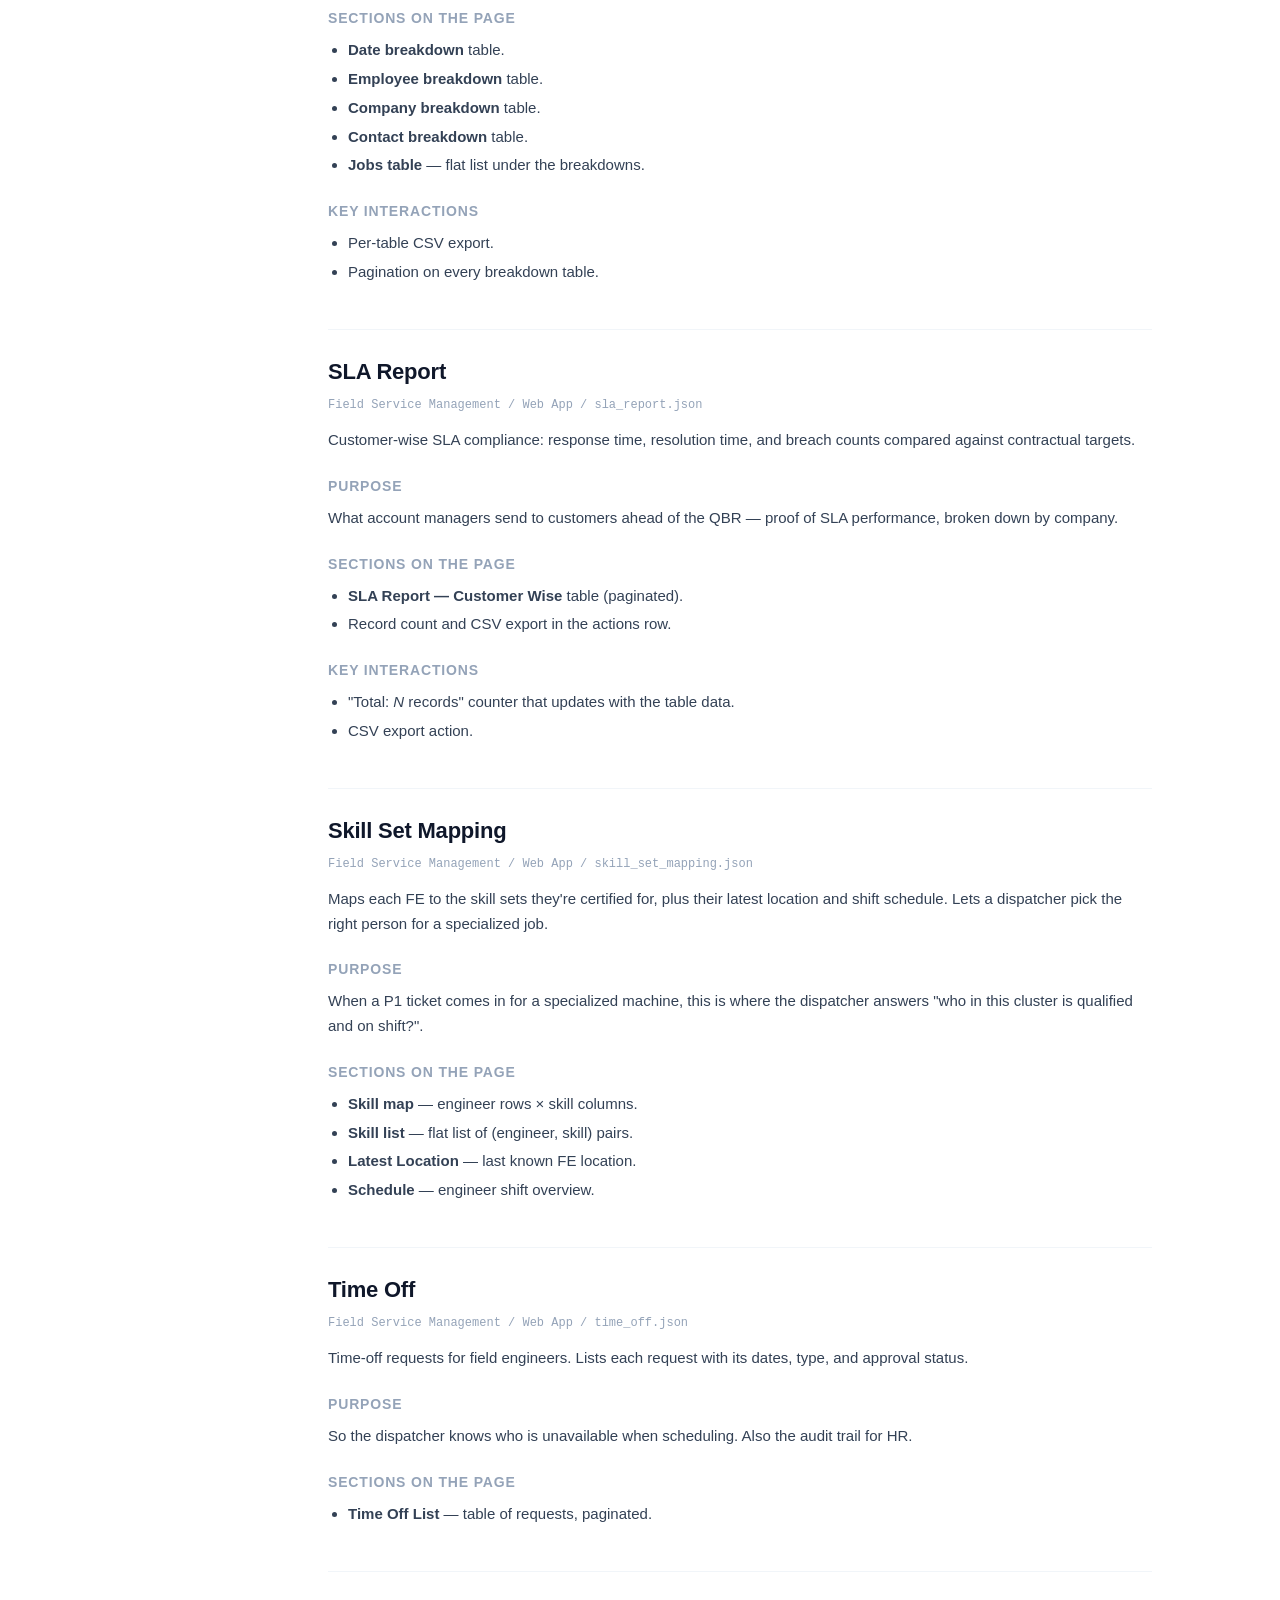
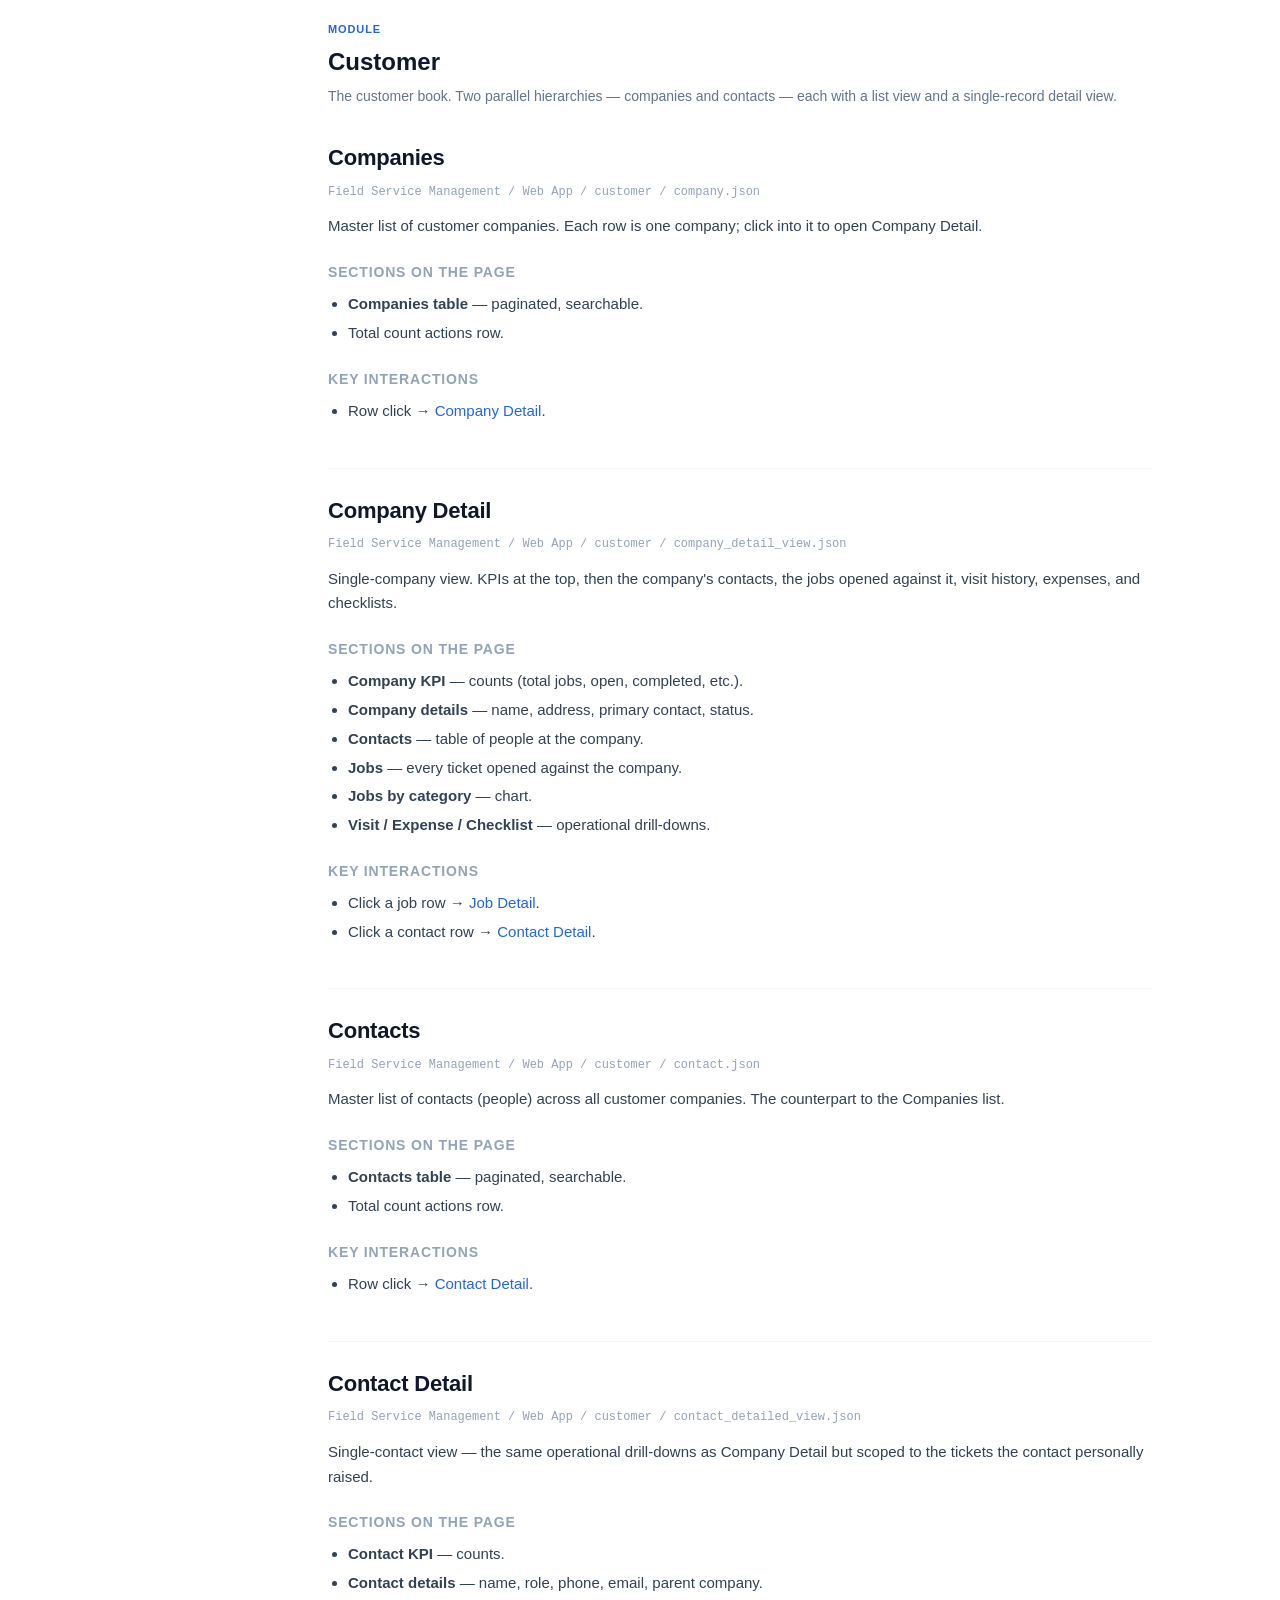
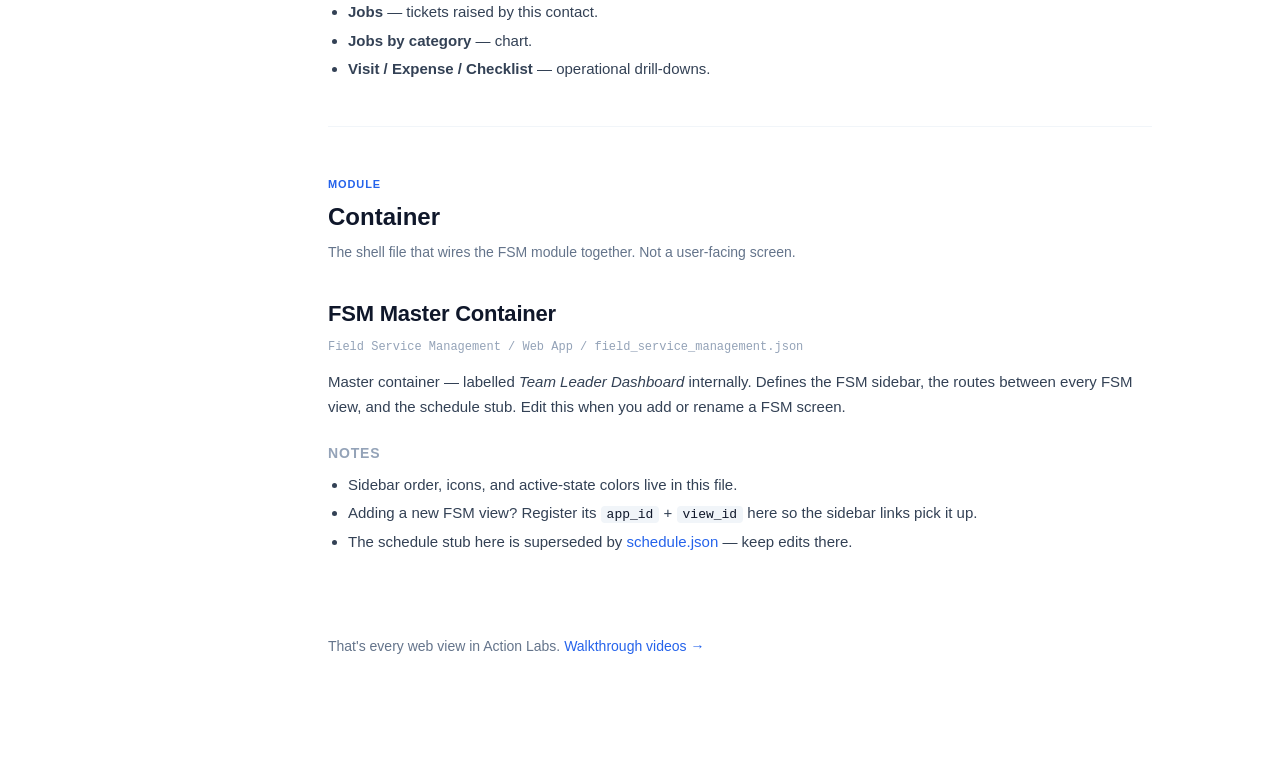
==== commit 317b7aa5: "Schedule: clicking an individual job card opens the detailed view Co-Authored-By: Claude Opus 4.7 (1" ====
--- a/documentation/index.html
+++ b/documentation/index.html
@@ -436,6 +436,10 @@
           that week. To re-assign a job that's already been assigned, drag and drop
           it as well.
         </p>
+
+        <p>
+          Clicking on any individual job card opens its <a href="#fsm-job-detail">detailed view</a>.
+        </p>
       </section>
 
       <section id="fsm-location-intelligence" class="view-section">
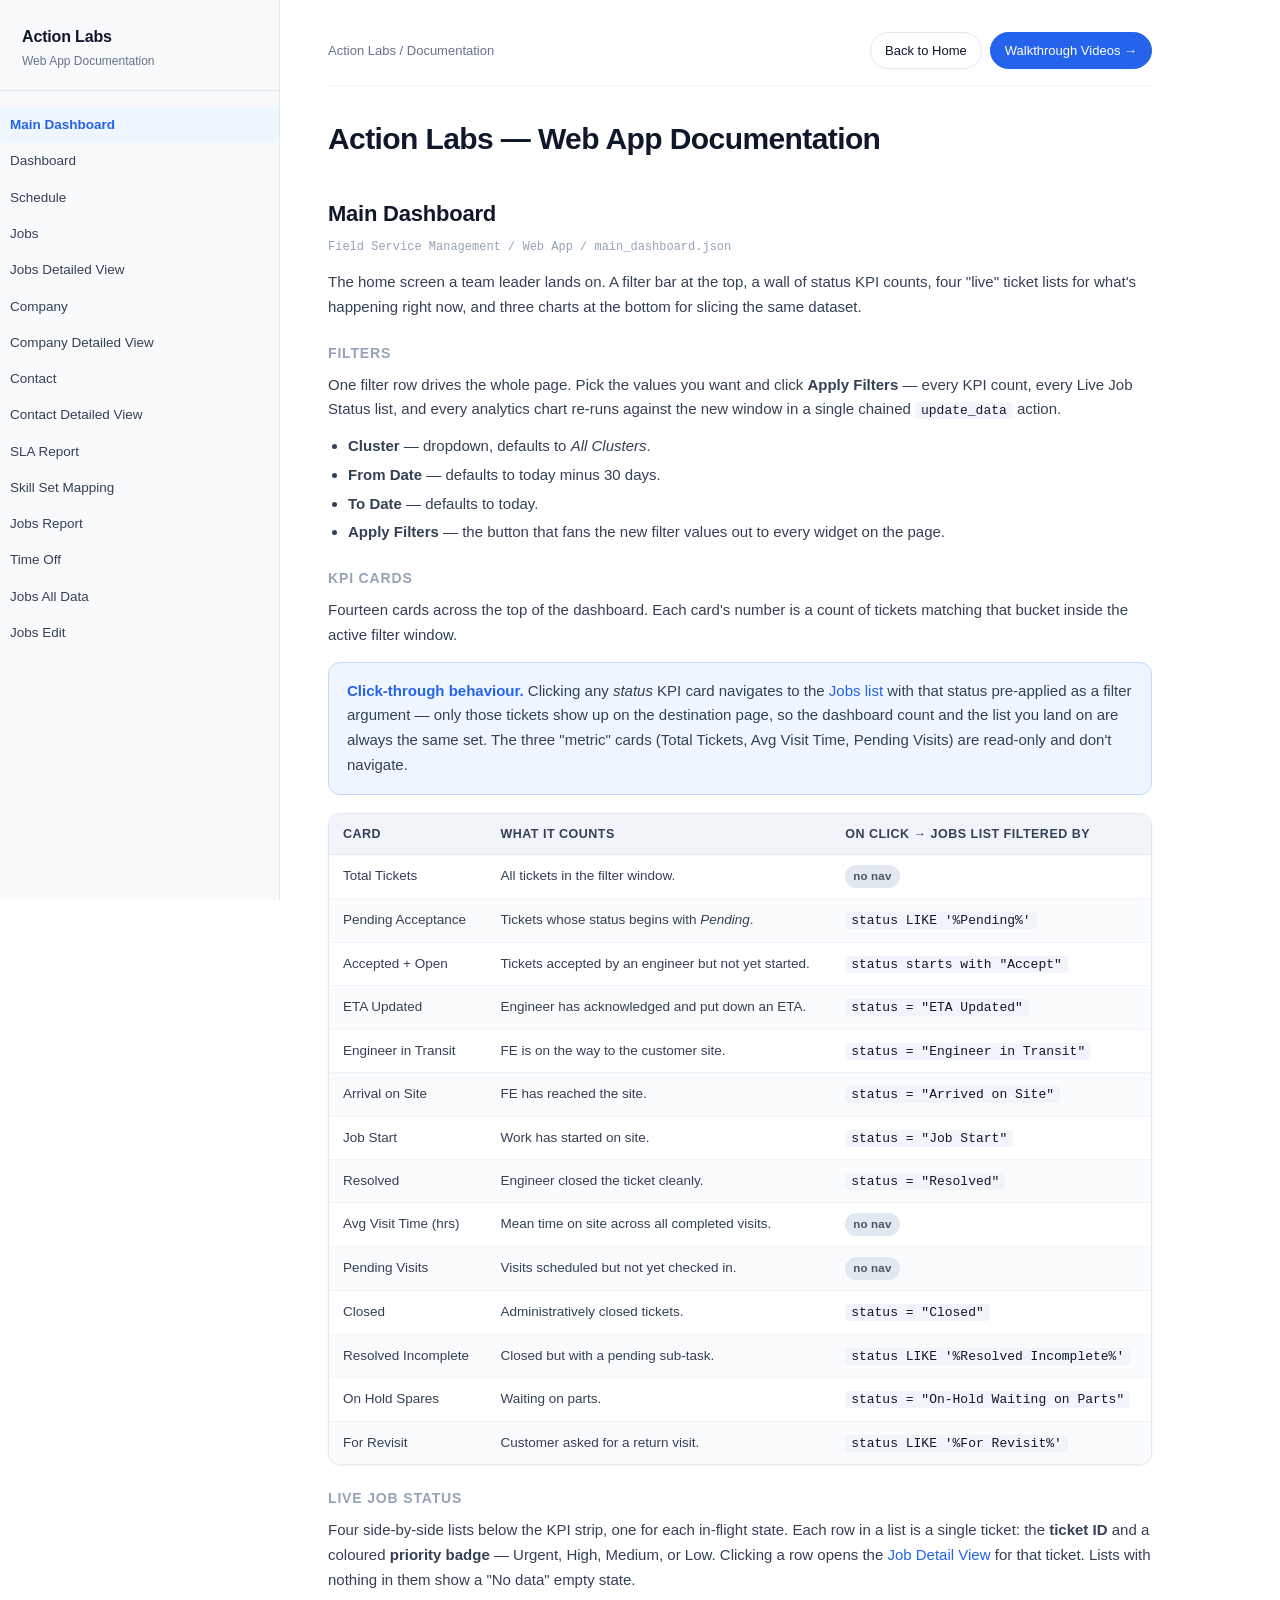
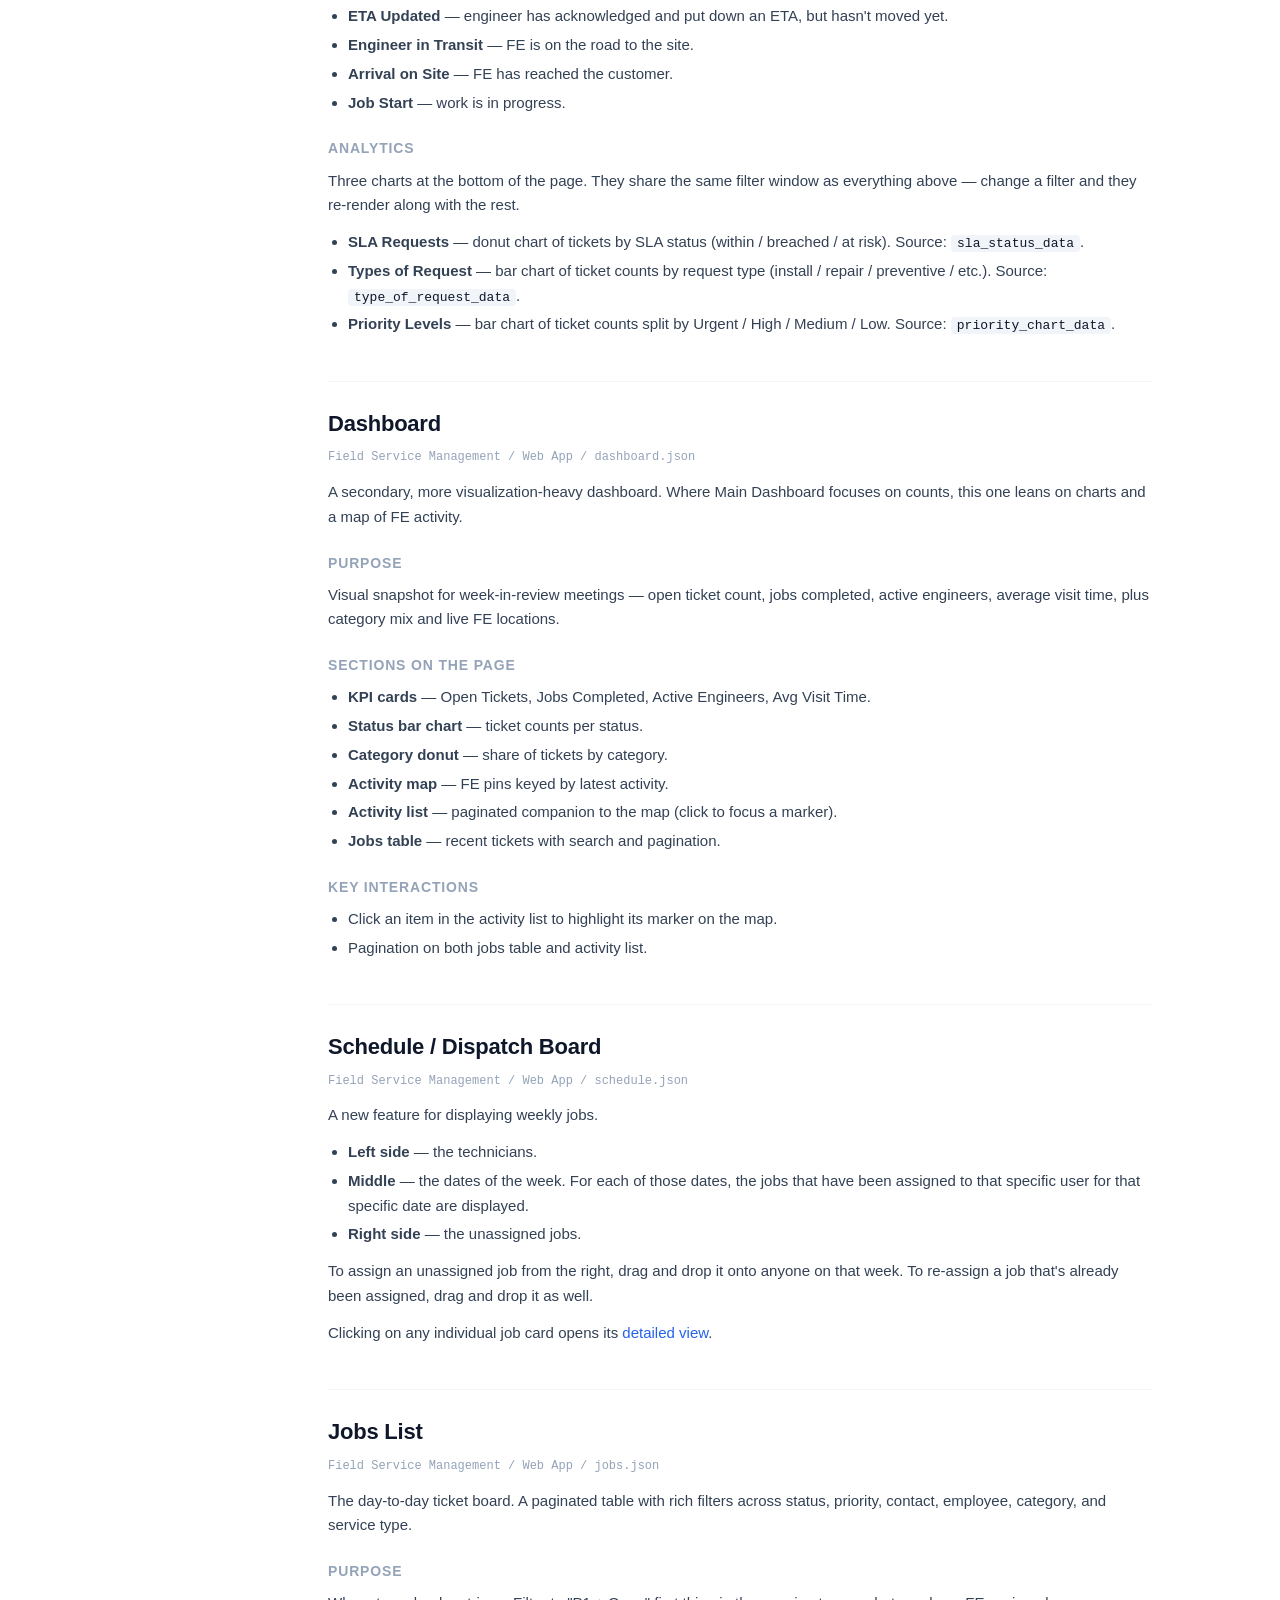
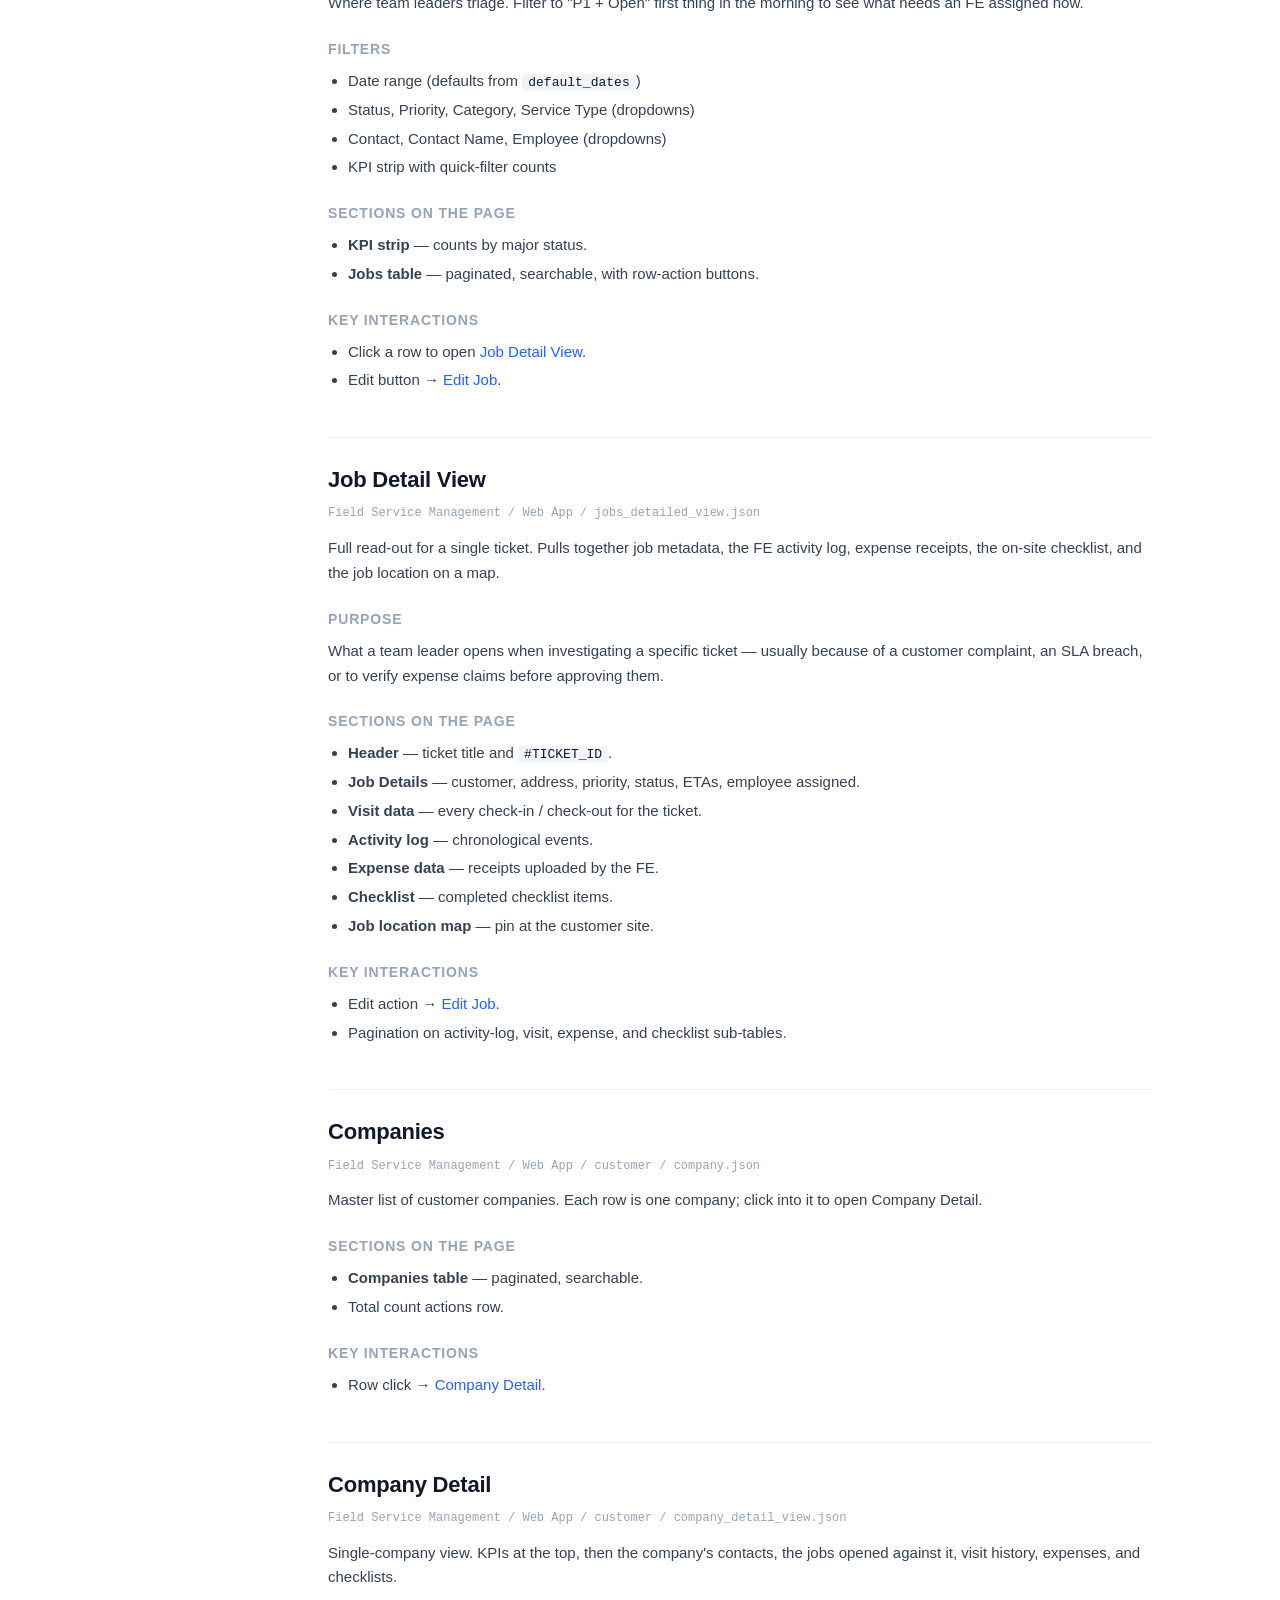
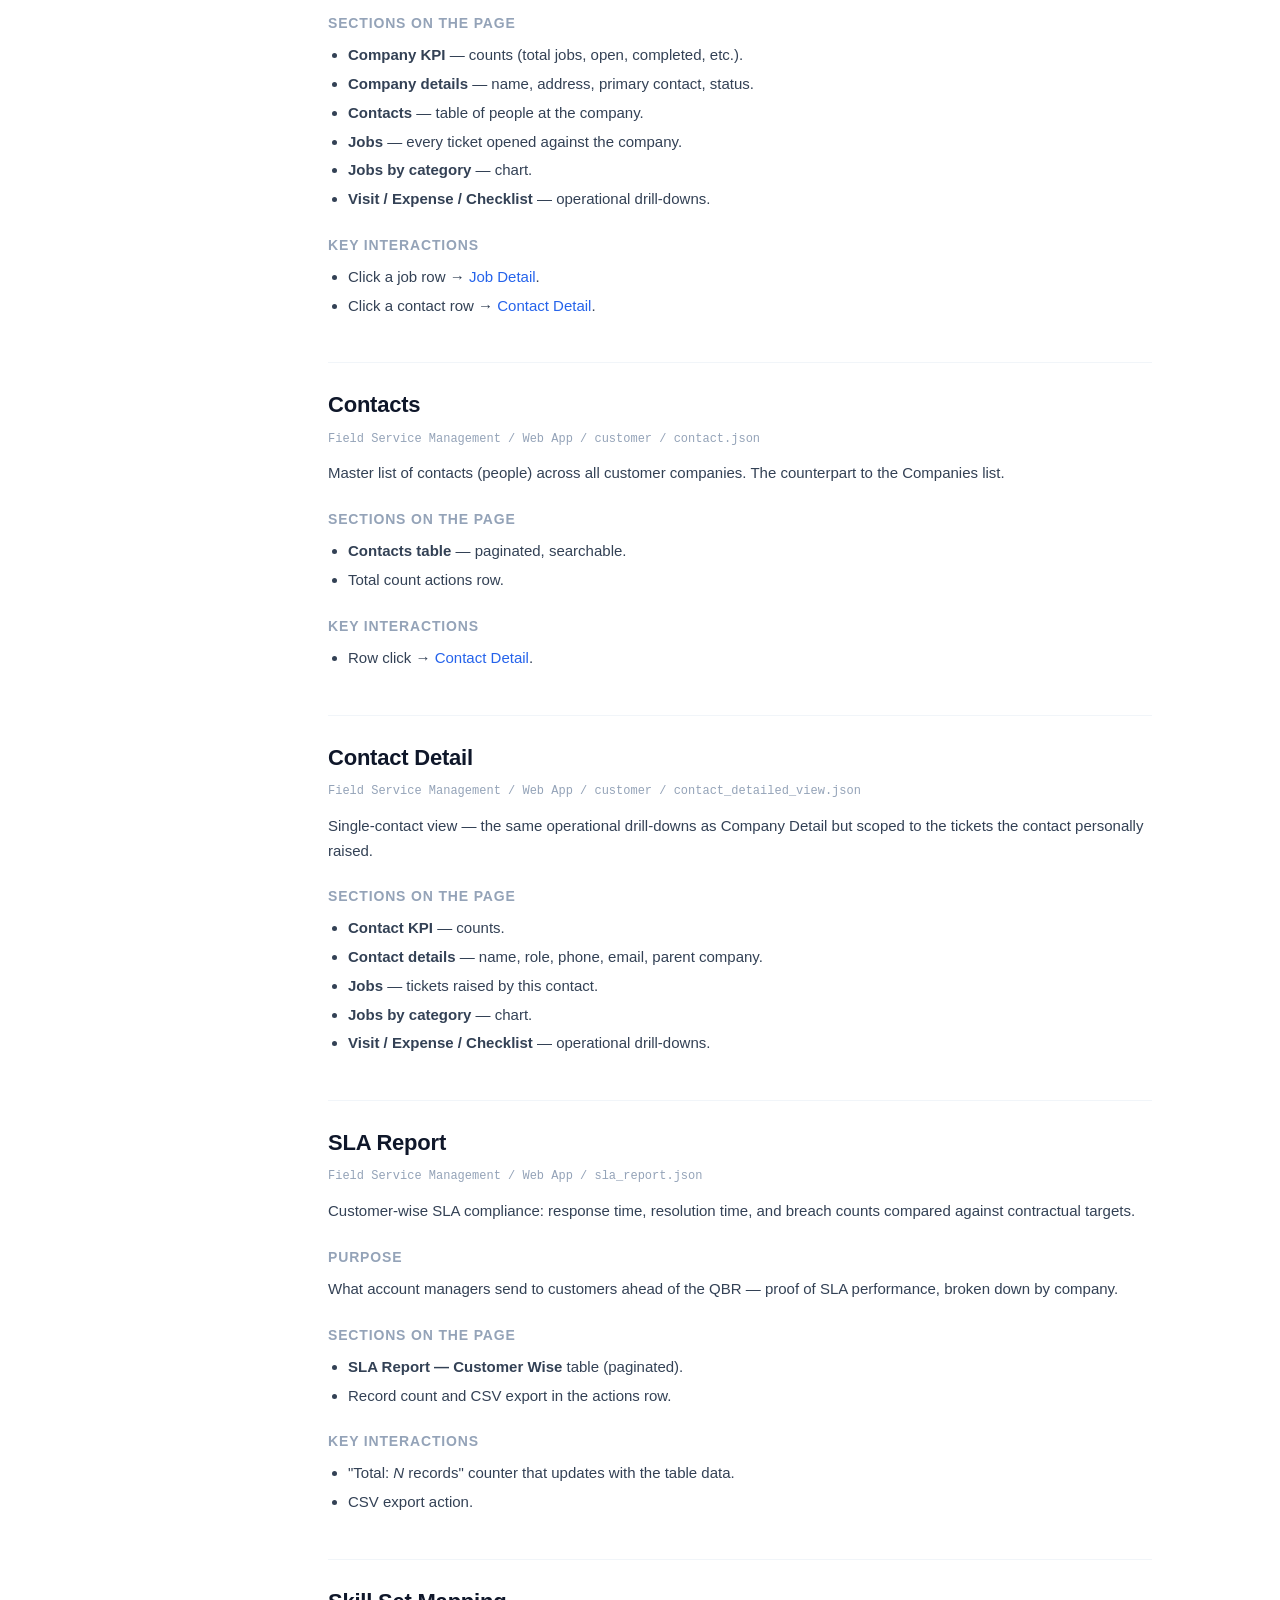
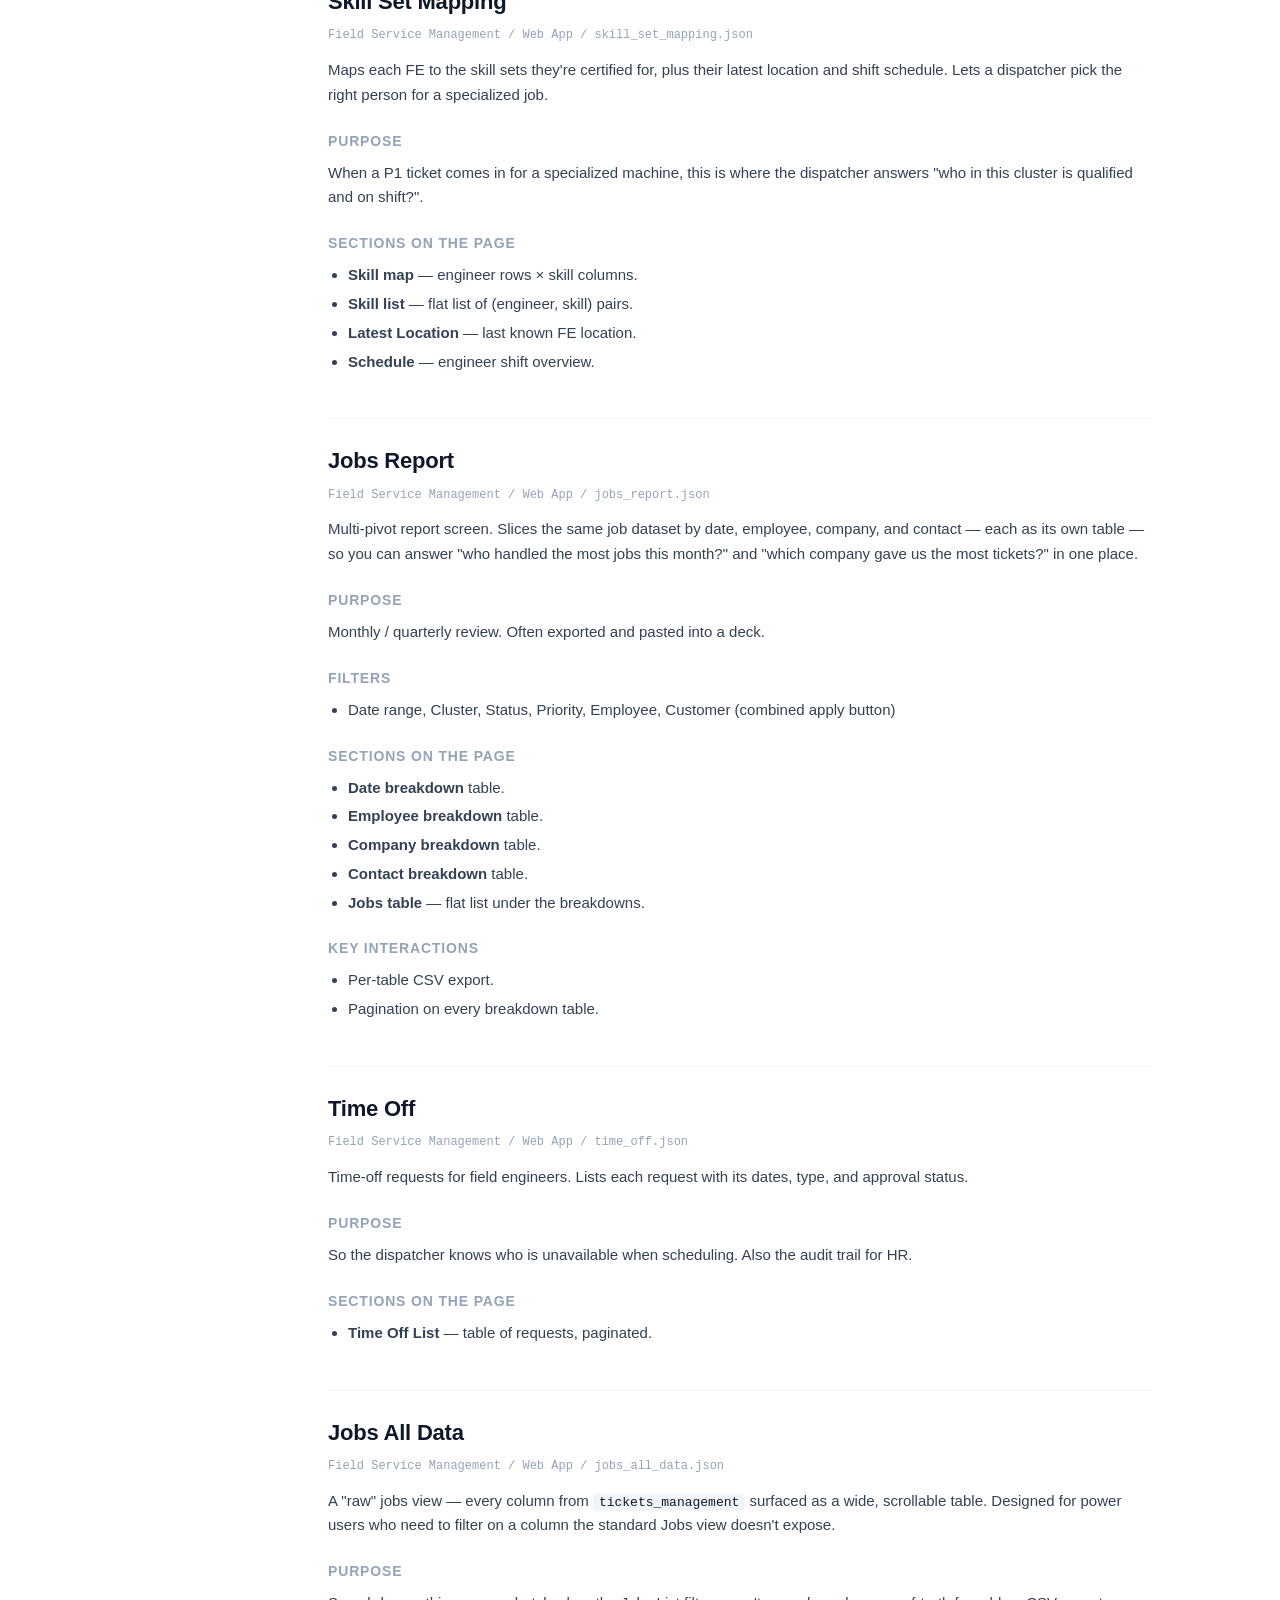
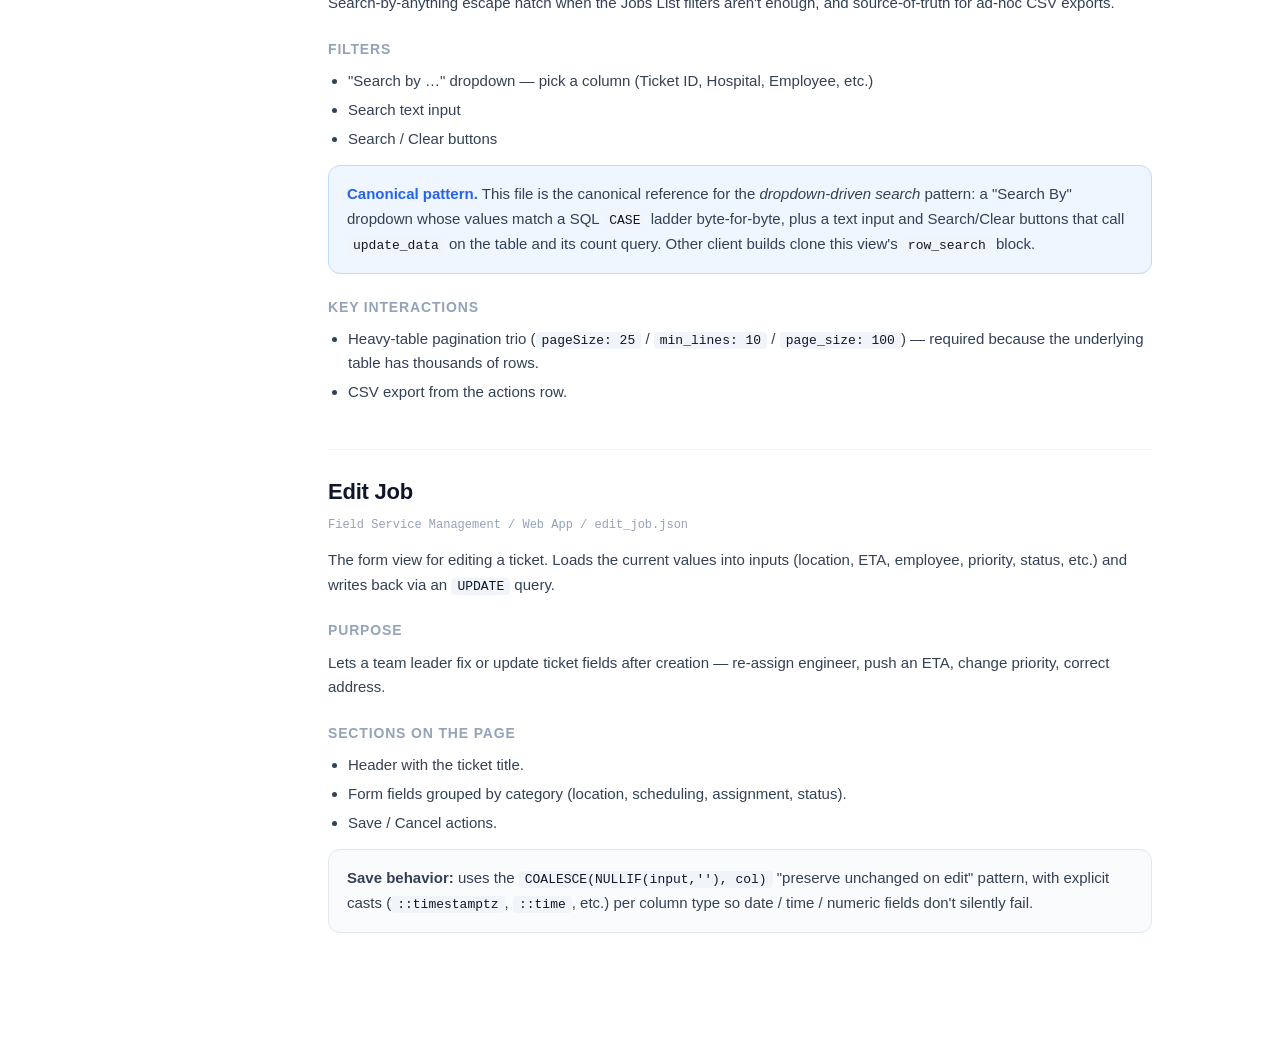
==== commit 5cd50606: "Restrict scope to 15 user-specified views, flat sidebar Per user direction: only document Main Dashb" ====
--- a/documentation/index.html
+++ b/documentation/index.html
@@ -4,7 +4,7 @@
   <meta charset="utf-8" />
   <meta name="viewport" content="width=device-width, initial-scale=1" />
   <title>Action Labs — Web Documentation</title>
-  <meta name="description" content="Documentation for all web views in the Action Labs Fieldproxy application." />
+  <meta name="description" content="Documentation for the Action Labs Fieldproxy web application views." />
   <link rel="stylesheet" href="assets/style.css" />
 </head>
 <body>
@@ -16,80 +16,23 @@
       </div>
 
       <nav>
-        <div class="nav-group">
-          <p class="nav-group-label">Start here</p>
-          <ul class="nav-list">
-            <li><a href="#overview">Overview</a></li>
-          </ul>
-        </div>
-
-        <div class="nav-group">
-          <p class="nav-group-label">Action Labs Web App</p>
-          <ul class="nav-list">
-            <li><a href="#project-metrics">Project Metrics</a></li>
-          </ul>
-        </div>
-
-        <div class="nav-group">
-          <p class="nav-group-label">Project Management</p>
-          <ul class="nav-list">
-            <li><a href="#pm-dashboards">Dashboards</a></li>
-            <li><a href="#pm-container">Project Management Container</a></li>
-          </ul>
-        </div>
-
-        <div class="nav-group">
-          <p class="nav-group-label">FSM — Operations</p>
-          <ul class="nav-list">
+        <ul class="nav-list">
             <li><a href="#fsm-main-dashboard">Main Dashboard</a></li>
             <li><a href="#fsm-dashboard">Dashboard</a></li>
-            <li><a href="#fsm-schedule">Schedule / Dispatch Board</a></li>
-            <li><a href="#fsm-location-intelligence">Location Intelligence</a></li>
-          </ul>
-        </div>
-
-        <div class="nav-group">
-          <p class="nav-group-label">FSM — Jobs</p>
-          <ul class="nav-list">
-            <li><a href="#fsm-jobs">Jobs List</a></li>
+            <li><a href="#fsm-schedule">Schedule</a></li>
+            <li><a href="#fsm-jobs">Jobs</a></li>
+            <li><a href="#fsm-job-detail">Jobs Detailed View</a></li>
+            <li><a href="#cust-companies">Company</a></li>
+            <li><a href="#cust-company-detail">Company Detailed View</a></li>
+            <li><a href="#cust-contacts">Contact</a></li>
+            <li><a href="#cust-contact-detail">Contact Detailed View</a></li>
+            <li><a href="#fsm-sla-report">SLA Report</a></li>
+            <li><a href="#fsm-skill-set-mapping">Skill Set Mapping</a></li>
+            <li><a href="#fsm-jobs-report">Jobs Report</a></li>
+            <li><a href="#fsm-time-off">Time Off</a></li>
             <li><a href="#fsm-jobs-all-data">Jobs All Data</a></li>
-            <li><a href="#fsm-job-detail">Job Detail View</a></li>
-            <li><a href="#fsm-edit-job">Edit Job</a></li>
-          </ul>
-        </div>
-
-        <div class="nav-group">
-          <p class="nav-group-label">FSM — Reports</p>
-          <ul class="nav-list">
-            <li><a href="#fsm-jobs-report">Jobs Report</a></li>
-            <li><a href="#fsm-sla-report">SLA Report</a></li>
-          </ul>
-        </div>
-
-        <div class="nav-group">
-          <p class="nav-group-label">FSM — Workforce</p>
-          <ul class="nav-list">
-            <li><a href="#fsm-skill-set-mapping">Skill Set Mapping</a></li>
-            <li><a href="#fsm-time-off">Time Off</a></li>
-          </ul>
-        </div>
-
-        <div class="nav-group">
-          <p class="nav-group-label">Customer</p>
-          <ul class="nav-list">
-            <li><a href="#cust-companies">Companies</a></li>
-            <li><a href="#cust-company-detail">Company Detail</a></li>
-            <li><a href="#cust-contacts">Contacts</a></li>
-            <li><a href="#cust-contact-detail">Contact Detail</a></li>
-          </ul>
-        </div>
-
-        <div class="nav-group">
-          <p class="nav-group-label">Container</p>
-          <ul class="nav-list">
-            <li><a href="#fsm-container">FSM Master Container</a></li>
-          </ul>
-        </div>
+            <li><a href="#fsm-edit-job">Jobs Edit</a></li>
+        </ul>
       </nav>
     </aside>
 
@@ -103,198 +46,6 @@
       </div>
 
       <h1 class="page-title">Action Labs — Web App Documentation</h1>
-      <p class="page-lead">
-        Reference for every web view in the Action Labs Fieldproxy app. Covers what each
-        screen does, the filters and sections it exposes, and how it connects to the
-        rest of the workflow.
-      </p>
-
-      <!-- ============================================================ -->
-      <!-- OVERVIEW                                                     -->
-      <!-- ============================================================ -->
-      <section id="overview" class="view-section">
-        <h2>Overview</h2>
-        <p>
-          Action Labs runs a field service operation across multiple clusters, with
-          field engineers (FEs) resolving customer tickets on a billing model tied to
-          shift hours and per-hour rates. The Fieldproxy build is split into three web
-          modules:
-        </p>
-        <ul>
-          <li>
-            <strong>Action Labs Web App</strong> — the billing dashboard
-            (<em>Project Metrics</em>) used by finance to see what's billable to the
-            project versus what's billable to Action Labs.
-          </li>
-          <li>
-            <strong>Project Management</strong> — a 30-day rolling operations
-            dashboard showing resolved-ticket counts, FE hours, and amount summaries
-            per project.
-          </li>
-          <li>
-            <strong>Field Service Management (FSM)</strong> — the day-to-day team-leader
-            tool: dashboards, job board, schedule/dispatch, jobs reports, SLA report,
-            workforce screens (skill mapping, time-off), and the customer / contact
-            screens.
-          </li>
-        </ul>
-
-        <h3>Status legend</h3>
-        <p>
-          Several views (Main Dashboard, Jobs, Jobs Report, Project Metrics) bucket
-          tickets by status. The four statuses below are treated as
-          "billable / completed" everywhere a ticket count is shown.
-        </p>
-        <div class="table-wrap">
-          <table>
-            <thead>
-              <tr><th>Status</th><th>Meaning</th><th>Counted as completed</th></tr>
-            </thead>
-            <tbody>
-              <tr><td><span class="badge green">Resolved</span></td><td>Engineer closed the ticket and customer accepted.</td><td>Yes</td></tr>
-              <tr><td><span class="badge green">Resolved – Incomplete</span></td><td>Closed but with pending sub-task (e.g., spare follow-up).</td><td>Yes</td></tr>
-              <tr><td><span class="badge blue">Closed</span></td><td>Administratively closed.</td><td>Yes</td></tr>
-              <tr><td><span class="badge amber">Accepted / Open</span></td><td>Engineer has acknowledged but not yet started.</td><td>No</td></tr>
-              <tr><td><span class="badge amber">Job Started / In Transit</span></td><td>Engineer is en route or on site.</td><td>No</td></tr>
-              <tr><td><span class="badge amber">On Hold (Spares)</span></td><td>Waiting on parts.</td><td>No</td></tr>
-              <tr><td><span class="badge purple">For Revisit</span></td><td>Customer asked for a return visit.</td><td>No</td></tr>
-              <tr><td><span class="badge red">Cancelled</span></td><td>Ticket withdrawn before work began.</td><td>No</td></tr>
-            </tbody>
-          </table>
-        </div>
-
-        <div class="callout info">
-          <strong>Looking for a video?</strong>
-          Each view has a Loom walkthrough on the
-          <a href="../walkthrough_videos/videos.html">Walkthrough Videos</a> page.
-        </div>
-      </section>
-
-      <!-- ============================================================ -->
-      <!-- MODULE: ACTION LABS WEB APP                                  -->
-      <!-- ============================================================ -->
-      <div class="module-heading">
-        <p class="label">Module</p>
-        <h2>Action Labs Web App</h2>
-        <p>The billing dashboard — used by finance to slice billable hours by project, employee, and date.</p>
-      </div>
-
-      <section id="project-metrics" class="view-section">
-        <h2>Project Metrics</h2>
-        <p class="section-meta">Web App / project_metrics.json &nbsp;·&nbsp; homescreen.json (same view, two filenames)</p>
-        <p>
-          The single billing dashboard for Action Labs. Combines completed-ticket data
-          (<code>tickets_management</code>) with attendance
-          (<code>attendance_management</code>) and the per-project rate card
-          (<code>project_billing</code>) to compute three numbers:
-          billable to project, billable to Action Labs (idle hours during shift),
-          and total amount.
-        </p>
-
-        <h3>Purpose</h3>
-        <p>
-          Finance opens this once a billing cycle to reconcile what each FE earned
-          their project versus the hours Action Labs covered when the FE was on shift
-          but not on a ticket.
-        </p>
-
-        <h3>Filters</h3>
-        <ul>
-          <li>Project Name (dropdown)</li>
-          <li>Cluster (text)</li>
-          <li>Employee Name (dropdown)</li>
-          <li>Ticket Completed Date — from / to</li>
-          <li>Apply / Clear buttons</li>
-        </ul>
-
-        <h3>Sections on the page</h3>
-        <ul>
-          <li><strong>KPI cards</strong> — Total Resolved Tickets, Total FEs, Total Hours, Billable to Project, Billable to Action Labs, Total Amount.</li>
-          <li><strong>Breakdown Per Project</strong> — bar chart, top projects by billable amount.</li>
-          <li><strong>Billable Per Day</strong> — line chart of daily billing.</li>
-          <li><strong>Billable to Project table</strong> — per-ticket detail (employee, project, ticket #, in-transit time, completed-at, total hours, amount, shift start/end).</li>
-          <li><strong>Billable to Action Labs table</strong> — per-day attendance vs ticket hours, with the idle-hour amount Action Labs absorbs.</li>
-        </ul>
-
-        <h3>Key interactions</h3>
-        <ul>
-          <li>Apply / Clear refresh every KPI, table, and chart in one chained <code>update_data</code> action.</li>
-          <li>Tables expose pagination + search; rows are read-only.</li>
-        </ul>
-      </section>
-
-      <!-- ============================================================ -->
-      <!-- MODULE: PROJECT MANAGEMENT                                   -->
-      <!-- ============================================================ -->
-      <div class="module-heading">
-        <p class="label">Module</p>
-        <h2>Project Management</h2>
-        <p>The 30-day rolling operations summary — same numbers as Project Metrics, but always scoped to the last 30 days.</p>
-      </div>
-
-      <section id="pm-dashboards" class="view-section">
-        <h2>Dashboards</h2>
-        <p class="section-meta">Project Management / dashboards.json</p>
-        <p>
-          A snapshot dashboard of resolved-ticket activity over the trailing 30 days.
-          No filters — it always shows the same window — so it works as a
-          "what's happening this month" landing page.
-        </p>
-
-        <h3>Purpose</h3>
-        <p>
-          Quick health check for ops leads: who delivered tickets this month, how
-          much it cost, and which projects pulled the most engineering hours.
-        </p>
-
-        <h3>Filters</h3>
-        <ul><li>None — fixed last-30-days window.</li></ul>
-
-        <h3>Sections on the page</h3>
-        <ul>
-          <li><strong>KPI cards</strong> — Total Resolved Tickets, Total FEs, Total Hours, Billable to Project, Billable to Action Labs, Total Amount.</li>
-          <li><strong>Billable to Project table</strong> — large detail table, paginated, searchable.</li>
-          <li><strong>Billable to Action Labs table</strong> — paginated daily attendance breakdown.</li>
-          <li><strong>Bar chart</strong> — top 10 projects by billable amount.</li>
-        </ul>
-
-        <h3>Key interactions</h3>
-        <ul>
-          <li>In-table search and pagination.</li>
-          <li>Sidebar navigation between PM views.</li>
-        </ul>
-      </section>
-
-      <section id="pm-container" class="view-section">
-        <h2>Project Management Container</h2>
-        <p class="section-meta">Project Management / project_management.json</p>
-        <p>
-          A master container file that wires the Project Management module's sidebar
-          to its child views. Not a screen users land on directly — it's the shell.
-        </p>
-
-        <h3>Purpose</h3>
-        <p>
-          Defines the navigation tree for the PM module so the Fieldproxy runtime knows
-          which views show up in the sidebar and where each link goes.
-        </p>
-
-        <h3>Notes</h3>
-        <ul>
-          <li>If you add a new view to Project Management, register its
-          <code>app_id</code> / <code>view_id</code> here so the sidebar links resolve.</li>
-          <li>Style changes to the sidebar (header, color, active-state) live in this file.</li>
-        </ul>
-      </section>
-
-      <!-- ============================================================ -->
-      <!-- MODULE: FIELD SERVICE MANAGEMENT                             -->
-      <!-- ============================================================ -->
-      <div class="module-heading">
-        <p class="label">Module</p>
-        <h2>Field Service Management</h2>
-        <p>The team-leader tool — daily dispatch, ticket triage, reports, and customer screens. The largest module by view count.</p>
-      </div>
 
       <section id="fsm-main-dashboard" class="view-section">
         <h2>Main Dashboard</h2>
@@ -442,34 +193,6 @@
         </p>
       </section>
 
-      <section id="fsm-location-intelligence" class="view-section">
-        <h2>Location Intelligence</h2>
-        <p class="section-meta">Field Service Management / Web App / location_intelligence.json</p>
-        <p>
-          A pivot of clusters × ticket statuses. Each cell is a count, so you can
-          see at a glance which cluster has the most cancelled tickets, the most
-          on-hold tickets, etc.
-        </p>
-
-        <h3>Purpose</h3>
-        <p>
-          Cross-cluster comparison. Useful when a regional manager wants to know
-          which cluster is under-performing on resolution or has unusually high
-          cancellations.
-        </p>
-
-        <h3>Filters</h3>
-        <ul>
-          <li>Cluster dropdown</li>
-          <li>"Search by Cluster" text input</li>
-        </ul>
-
-        <h3>Sections on the page</h3>
-        <ul>
-          <li><strong>Cluster × Status pivot table</strong> — clusters as rows, statuses as columns, ticket counts in each cell.</li>
-        </ul>
-      </section>
-
       <section id="fsm-jobs" class="view-section">
         <h2>Jobs List</h2>
         <p class="section-meta">Field Service Management / Web App / jobs.json</p>
@@ -502,6 +225,224 @@
         <ul>
           <li>Click a row to open <a href="#fsm-job-detail">Job Detail View</a>.</li>
           <li>Edit button → <a href="#fsm-edit-job">Edit Job</a>.</li>
+        </ul>
+      </section>
+
+      <section id="fsm-job-detail" class="view-section">
+        <h2>Job Detail View</h2>
+        <p class="section-meta">Field Service Management / Web App / jobs_detailed_view.json</p>
+        <p>
+          Full read-out for a single ticket. Pulls together job metadata, the FE
+          activity log, expense receipts, the on-site checklist, and the job
+          location on a map.
+        </p>
+
+        <h3>Purpose</h3>
+        <p>
+          What a team leader opens when investigating a specific ticket — usually
+          because of a customer complaint, an SLA breach, or to verify expense
+          claims before approving them.
+        </p>
+
+        <h3>Sections on the page</h3>
+        <ul>
+          <li><strong>Header</strong> — ticket title and <code>#TICKET_ID</code>.</li>
+          <li><strong>Job Details</strong> — customer, address, priority, status, ETAs, employee assigned.</li>
+          <li><strong>Visit data</strong> — every check-in / check-out for the ticket.</li>
+          <li><strong>Activity log</strong> — chronological events.</li>
+          <li><strong>Expense data</strong> — receipts uploaded by the FE.</li>
+          <li><strong>Checklist</strong> — completed checklist items.</li>
+          <li><strong>Job location map</strong> — pin at the customer site.</li>
+        </ul>
+
+        <h3>Key interactions</h3>
+        <ul>
+          <li>Edit action → <a href="#fsm-edit-job">Edit Job</a>.</li>
+          <li>Pagination on activity-log, visit, expense, and checklist sub-tables.</li>
+        </ul>
+      </section>
+
+      <section id="cust-companies" class="view-section">
+        <h2>Companies</h2>
+        <p class="section-meta">Field Service Management / Web App / customer / company.json</p>
+        <p>
+          Master list of customer companies. Each row is one company; click into it
+          to open Company Detail.
+        </p>
+
+        <h3>Sections on the page</h3>
+        <ul>
+          <li><strong>Companies table</strong> — paginated, searchable.</li>
+          <li>Total count actions row.</li>
+        </ul>
+
+        <h3>Key interactions</h3>
+        <ul><li>Row click → <a href="#cust-company-detail">Company Detail</a>.</li></ul>
+      </section>
+
+      <section id="cust-company-detail" class="view-section">
+        <h2>Company Detail</h2>
+        <p class="section-meta">Field Service Management / Web App / customer / company_detail_view.json</p>
+        <p>
+          Single-company view. KPIs at the top, then the company's contacts, the jobs
+          opened against it, visit history, expenses, and checklists.
+        </p>
+
+        <h3>Sections on the page</h3>
+        <ul>
+          <li><strong>Company KPI</strong> — counts (total jobs, open, completed, etc.).</li>
+          <li><strong>Company details</strong> — name, address, primary contact, status.</li>
+          <li><strong>Contacts</strong> — table of people at the company.</li>
+          <li><strong>Jobs</strong> — every ticket opened against the company.</li>
+          <li><strong>Jobs by category</strong> — chart.</li>
+          <li><strong>Visit / Expense / Checklist</strong> — operational drill-downs.</li>
+        </ul>
+
+        <h3>Key interactions</h3>
+        <ul>
+          <li>Click a job row → <a href="#fsm-job-detail">Job Detail</a>.</li>
+          <li>Click a contact row → <a href="#cust-contact-detail">Contact Detail</a>.</li>
+        </ul>
+      </section>
+
+      <section id="cust-contacts" class="view-section">
+        <h2>Contacts</h2>
+        <p class="section-meta">Field Service Management / Web App / customer / contact.json</p>
+        <p>
+          Master list of contacts (people) across all customer companies. The
+          counterpart to the Companies list.
+        </p>
+
+        <h3>Sections on the page</h3>
+        <ul>
+          <li><strong>Contacts table</strong> — paginated, searchable.</li>
+          <li>Total count actions row.</li>
+        </ul>
+
+        <h3>Key interactions</h3>
+        <ul><li>Row click → <a href="#cust-contact-detail">Contact Detail</a>.</li></ul>
+      </section>
+
+      <section id="cust-contact-detail" class="view-section">
+        <h2>Contact Detail</h2>
+        <p class="section-meta">Field Service Management / Web App / customer / contact_detailed_view.json</p>
+        <p>
+          Single-contact view — the same operational drill-downs as Company Detail
+          but scoped to the tickets the contact personally raised.
+        </p>
+
+        <h3>Sections on the page</h3>
+        <ul>
+          <li><strong>Contact KPI</strong> — counts.</li>
+          <li><strong>Contact details</strong> — name, role, phone, email, parent company.</li>
+          <li><strong>Jobs</strong> — tickets raised by this contact.</li>
+          <li><strong>Jobs by category</strong> — chart.</li>
+          <li><strong>Visit / Expense / Checklist</strong> — operational drill-downs.</li>
+        </ul>
+      </section>
+
+      <section id="fsm-sla-report" class="view-section">
+        <h2>SLA Report</h2>
+        <p class="section-meta">Field Service Management / Web App / sla_report.json</p>
+        <p>
+          Customer-wise SLA compliance: response time, resolution time, and breach
+          counts compared against contractual targets.
+        </p>
+
+        <h3>Purpose</h3>
+        <p>
+          What account managers send to customers ahead of the QBR — proof of SLA
+          performance, broken down by company.
+        </p>
+
+        <h3>Sections on the page</h3>
+        <ul>
+          <li><strong>SLA Report — Customer Wise</strong> table (paginated).</li>
+          <li>Record count and CSV export in the actions row.</li>
+        </ul>
+
+        <h3>Key interactions</h3>
+        <ul>
+          <li>"Total: <em>N</em> records" counter that updates with the table data.</li>
+          <li>CSV export action.</li>
+        </ul>
+      </section>
+
+      <section id="fsm-skill-set-mapping" class="view-section">
+        <h2>Skill Set Mapping</h2>
+        <p class="section-meta">Field Service Management / Web App / skill_set_mapping.json</p>
+        <p>
+          Maps each FE to the skill sets they're certified for, plus their latest
+          location and shift schedule. Lets a dispatcher pick the right person for
+          a specialized job.
+        </p>
+
+        <h3>Purpose</h3>
+        <p>
+          When a P1 ticket comes in for a specialized machine, this is where the
+          dispatcher answers "who in this cluster is qualified and on shift?".
+        </p>
+
+        <h3>Sections on the page</h3>
+        <ul>
+          <li><strong>Skill map</strong> — engineer rows × skill columns.</li>
+          <li><strong>Skill list</strong> — flat list of (engineer, skill) pairs.</li>
+          <li><strong>Latest Location</strong> — last known FE location.</li>
+          <li><strong>Schedule</strong> — engineer shift overview.</li>
+        </ul>
+      </section>
+
+      <section id="fsm-jobs-report" class="view-section">
+        <h2>Jobs Report</h2>
+        <p class="section-meta">Field Service Management / Web App / jobs_report.json</p>
+        <p>
+          Multi-pivot report screen. Slices the same job dataset by date, employee,
+          company, and contact — each as its own table — so you can answer
+          "who handled the most jobs this month?" and "which company gave us the
+          most tickets?" in one place.
+        </p>
+
+        <h3>Purpose</h3>
+        <p>
+          Monthly / quarterly review. Often exported and pasted into a deck.
+        </p>
+
+        <h3>Filters</h3>
+        <ul><li>Date range, Cluster, Status, Priority, Employee, Customer (combined apply button)</li></ul>
+
+        <h3>Sections on the page</h3>
+        <ul>
+          <li><strong>Date breakdown</strong> table.</li>
+          <li><strong>Employee breakdown</strong> table.</li>
+          <li><strong>Company breakdown</strong> table.</li>
+          <li><strong>Contact breakdown</strong> table.</li>
+          <li><strong>Jobs table</strong> — flat list under the breakdowns.</li>
+        </ul>
+
+        <h3>Key interactions</h3>
+        <ul>
+          <li>Per-table CSV export.</li>
+          <li>Pagination on every breakdown table.</li>
+        </ul>
+      </section>
+
+      <section id="fsm-time-off" class="view-section">
+        <h2>Time Off</h2>
+        <p class="section-meta">Field Service Management / Web App / time_off.json</p>
+        <p>
+          Time-off requests for field engineers. Lists each request with its dates,
+          type, and approval status.
+        </p>
+
+        <h3>Purpose</h3>
+        <p>
+          So the dispatcher knows who is unavailable when scheduling. Also the audit
+          trail for HR.
+        </p>
+
+        <h3>Sections on the page</h3>
+        <ul>
+          <li><strong>Time Off List</strong> — table of requests, paginated.</li>
         </ul>
       </section>
 
@@ -543,40 +484,6 @@
         </ul>
       </section>
 
-      <section id="fsm-job-detail" class="view-section">
-        <h2>Job Detail View</h2>
-        <p class="section-meta">Field Service Management / Web App / jobs_detailed_view.json</p>
-        <p>
-          Full read-out for a single ticket. Pulls together job metadata, the FE
-          activity log, expense receipts, the on-site checklist, and the job
-          location on a map.
-        </p>
-
-        <h3>Purpose</h3>
-        <p>
-          What a team leader opens when investigating a specific ticket — usually
-          because of a customer complaint, an SLA breach, or to verify expense
-          claims before approving them.
-        </p>
-
-        <h3>Sections on the page</h3>
-        <ul>
-          <li><strong>Header</strong> — ticket title and <code>#TICKET_ID</code>.</li>
-          <li><strong>Job Details</strong> — customer, address, priority, status, ETAs, employee assigned.</li>
-          <li><strong>Visit data</strong> — every check-in / check-out for the ticket.</li>
-          <li><strong>Activity log</strong> — chronological events.</li>
-          <li><strong>Expense data</strong> — receipts uploaded by the FE.</li>
-          <li><strong>Checklist</strong> — completed checklist items.</li>
-          <li><strong>Job location map</strong> — pin at the customer site.</li>
-        </ul>
-
-        <h3>Key interactions</h3>
-        <ul>
-          <li>Edit action → <a href="#fsm-edit-job">Edit Job</a>.</li>
-          <li>Pagination on activity-log, visit, expense, and checklist sub-tables.</li>
-        </ul>
-      </section>
-
       <section id="fsm-edit-job" class="view-section">
         <h2>Edit Job</h2>
         <p class="section-meta">Field Service Management / Web App / edit_job.json</p>
@@ -607,230 +514,6 @@
           don't silently fail.
         </div>
       </section>
-
-      <section id="fsm-jobs-report" class="view-section">
-        <h2>Jobs Report</h2>
-        <p class="section-meta">Field Service Management / Web App / jobs_report.json</p>
-        <p>
-          Multi-pivot report screen. Slices the same job dataset by date, employee,
-          company, and contact — each as its own table — so you can answer
-          "who handled the most jobs this month?" and "which company gave us the
-          most tickets?" in one place.
-        </p>
-
-        <h3>Purpose</h3>
-        <p>
-          Monthly / quarterly review. Often exported and pasted into a deck.
-        </p>
-
-        <h3>Filters</h3>
-        <ul><li>Date range, Cluster, Status, Priority, Employee, Customer (combined apply button)</li></ul>
-
-        <h3>Sections on the page</h3>
-        <ul>
-          <li><strong>Date breakdown</strong> table.</li>
-          <li><strong>Employee breakdown</strong> table.</li>
-          <li><strong>Company breakdown</strong> table.</li>
-          <li><strong>Contact breakdown</strong> table.</li>
-          <li><strong>Jobs table</strong> — flat list under the breakdowns.</li>
-        </ul>
-
-        <h3>Key interactions</h3>
-        <ul>
-          <li>Per-table CSV export.</li>
-          <li>Pagination on every breakdown table.</li>
-        </ul>
-      </section>
-
-      <section id="fsm-sla-report" class="view-section">
-        <h2>SLA Report</h2>
-        <p class="section-meta">Field Service Management / Web App / sla_report.json</p>
-        <p>
-          Customer-wise SLA compliance: response time, resolution time, and breach
-          counts compared against contractual targets.
-        </p>
-
-        <h3>Purpose</h3>
-        <p>
-          What account managers send to customers ahead of the QBR — proof of SLA
-          performance, broken down by company.
-        </p>
-
-        <h3>Sections on the page</h3>
-        <ul>
-          <li><strong>SLA Report — Customer Wise</strong> table (paginated).</li>
-          <li>Record count and CSV export in the actions row.</li>
-        </ul>
-
-        <h3>Key interactions</h3>
-        <ul>
-          <li>"Total: <em>N</em> records" counter that updates with the table data.</li>
-          <li>CSV export action.</li>
-        </ul>
-      </section>
-
-      <section id="fsm-skill-set-mapping" class="view-section">
-        <h2>Skill Set Mapping</h2>
-        <p class="section-meta">Field Service Management / Web App / skill_set_mapping.json</p>
-        <p>
-          Maps each FE to the skill sets they're certified for, plus their latest
-          location and shift schedule. Lets a dispatcher pick the right person for
-          a specialized job.
-        </p>
-
-        <h3>Purpose</h3>
-        <p>
-          When a P1 ticket comes in for a specialized machine, this is where the
-          dispatcher answers "who in this cluster is qualified and on shift?".
-        </p>
-
-        <h3>Sections on the page</h3>
-        <ul>
-          <li><strong>Skill map</strong> — engineer rows × skill columns.</li>
-          <li><strong>Skill list</strong> — flat list of (engineer, skill) pairs.</li>
-          <li><strong>Latest Location</strong> — last known FE location.</li>
-          <li><strong>Schedule</strong> — engineer shift overview.</li>
-        </ul>
-      </section>
-
-      <section id="fsm-time-off" class="view-section">
-        <h2>Time Off</h2>
-        <p class="section-meta">Field Service Management / Web App / time_off.json</p>
-        <p>
-          Time-off requests for field engineers. Lists each request with its dates,
-          type, and approval status.
-        </p>
-
-        <h3>Purpose</h3>
-        <p>
-          So the dispatcher knows who is unavailable when scheduling. Also the audit
-          trail for HR.
-        </p>
-
-        <h3>Sections on the page</h3>
-        <ul>
-          <li><strong>Time Off List</strong> — table of requests, paginated.</li>
-        </ul>
-      </section>
-
-      <!-- ============================================================ -->
-      <!-- MODULE: CUSTOMER                                             -->
-      <!-- ============================================================ -->
-      <div class="module-heading">
-        <p class="label">Module</p>
-        <h2>Customer</h2>
-        <p>The customer book. Two parallel hierarchies — companies and contacts — each with a list view and a single-record detail view.</p>
-      </div>
-
-      <section id="cust-companies" class="view-section">
-        <h2>Companies</h2>
-        <p class="section-meta">Field Service Management / Web App / customer / company.json</p>
-        <p>
-          Master list of customer companies. Each row is one company; click into it
-          to open Company Detail.
-        </p>
-
-        <h3>Sections on the page</h3>
-        <ul>
-          <li><strong>Companies table</strong> — paginated, searchable.</li>
-          <li>Total count actions row.</li>
-        </ul>
-
-        <h3>Key interactions</h3>
-        <ul><li>Row click → <a href="#cust-company-detail">Company Detail</a>.</li></ul>
-      </section>
-
-      <section id="cust-company-detail" class="view-section">
-        <h2>Company Detail</h2>
-        <p class="section-meta">Field Service Management / Web App / customer / company_detail_view.json</p>
-        <p>
-          Single-company view. KPIs at the top, then the company's contacts, the jobs
-          opened against it, visit history, expenses, and checklists.
-        </p>
-
-        <h3>Sections on the page</h3>
-        <ul>
-          <li><strong>Company KPI</strong> — counts (total jobs, open, completed, etc.).</li>
-          <li><strong>Company details</strong> — name, address, primary contact, status.</li>
-          <li><strong>Contacts</strong> — table of people at the company.</li>
-          <li><strong>Jobs</strong> — every ticket opened against the company.</li>
-          <li><strong>Jobs by category</strong> — chart.</li>
-          <li><strong>Visit / Expense / Checklist</strong> — operational drill-downs.</li>
-        </ul>
-
-        <h3>Key interactions</h3>
-        <ul>
-          <li>Click a job row → <a href="#fsm-job-detail">Job Detail</a>.</li>
-          <li>Click a contact row → <a href="#cust-contact-detail">Contact Detail</a>.</li>
-        </ul>
-      </section>
-
-      <section id="cust-contacts" class="view-section">
-        <h2>Contacts</h2>
-        <p class="section-meta">Field Service Management / Web App / customer / contact.json</p>
-        <p>
-          Master list of contacts (people) across all customer companies. The
-          counterpart to the Companies list.
-        </p>
-
-        <h3>Sections on the page</h3>
-        <ul>
-          <li><strong>Contacts table</strong> — paginated, searchable.</li>
-          <li>Total count actions row.</li>
-        </ul>
-
-        <h3>Key interactions</h3>
-        <ul><li>Row click → <a href="#cust-contact-detail">Contact Detail</a>.</li></ul>
-      </section>
-
-      <section id="cust-contact-detail" class="view-section">
-        <h2>Contact Detail</h2>
-        <p class="section-meta">Field Service Management / Web App / customer / contact_detailed_view.json</p>
-        <p>
-          Single-contact view — the same operational drill-downs as Company Detail
-          but scoped to the tickets the contact personally raised.
-        </p>
-
-        <h3>Sections on the page</h3>
-        <ul>
-          <li><strong>Contact KPI</strong> — counts.</li>
-          <li><strong>Contact details</strong> — name, role, phone, email, parent company.</li>
-          <li><strong>Jobs</strong> — tickets raised by this contact.</li>
-          <li><strong>Jobs by category</strong> — chart.</li>
-          <li><strong>Visit / Expense / Checklist</strong> — operational drill-downs.</li>
-        </ul>
-      </section>
-
-      <!-- ============================================================ -->
-      <!-- MODULE: CONTAINER                                            -->
-      <!-- ============================================================ -->
-      <div class="module-heading">
-        <p class="label">Module</p>
-        <h2>Container</h2>
-        <p>The shell file that wires the FSM module together. Not a user-facing screen.</p>
-      </div>
-
-      <section id="fsm-container" class="view-section">
-        <h2>FSM Master Container</h2>
-        <p class="section-meta">Field Service Management / Web App / field_service_management.json</p>
-        <p>
-          Master container — labelled <em>Team Leader Dashboard</em> internally. Defines
-          the FSM sidebar, the routes between every FSM view, and the schedule
-          stub. Edit this when you add or rename a FSM screen.
-        </p>
-
-        <h3>Notes</h3>
-        <ul>
-          <li>Sidebar order, icons, and active-state colors live in this file.</li>
-          <li>Adding a new FSM view? Register its <code>app_id</code> + <code>view_id</code> here so the sidebar links pick it up.</li>
-          <li>The schedule stub here is superseded by <a href="#fsm-schedule">schedule.json</a> — keep edits there.</li>
-        </ul>
-      </section>
-
-      <p class="page-lead" style="margin-top: 36px; font-size: 14px;">
-        That's every web view in Action Labs.
-        <a href="../walkthrough_videos/videos.html">Walkthrough videos →</a>
-      </p>
     </main>
   </div>
 
